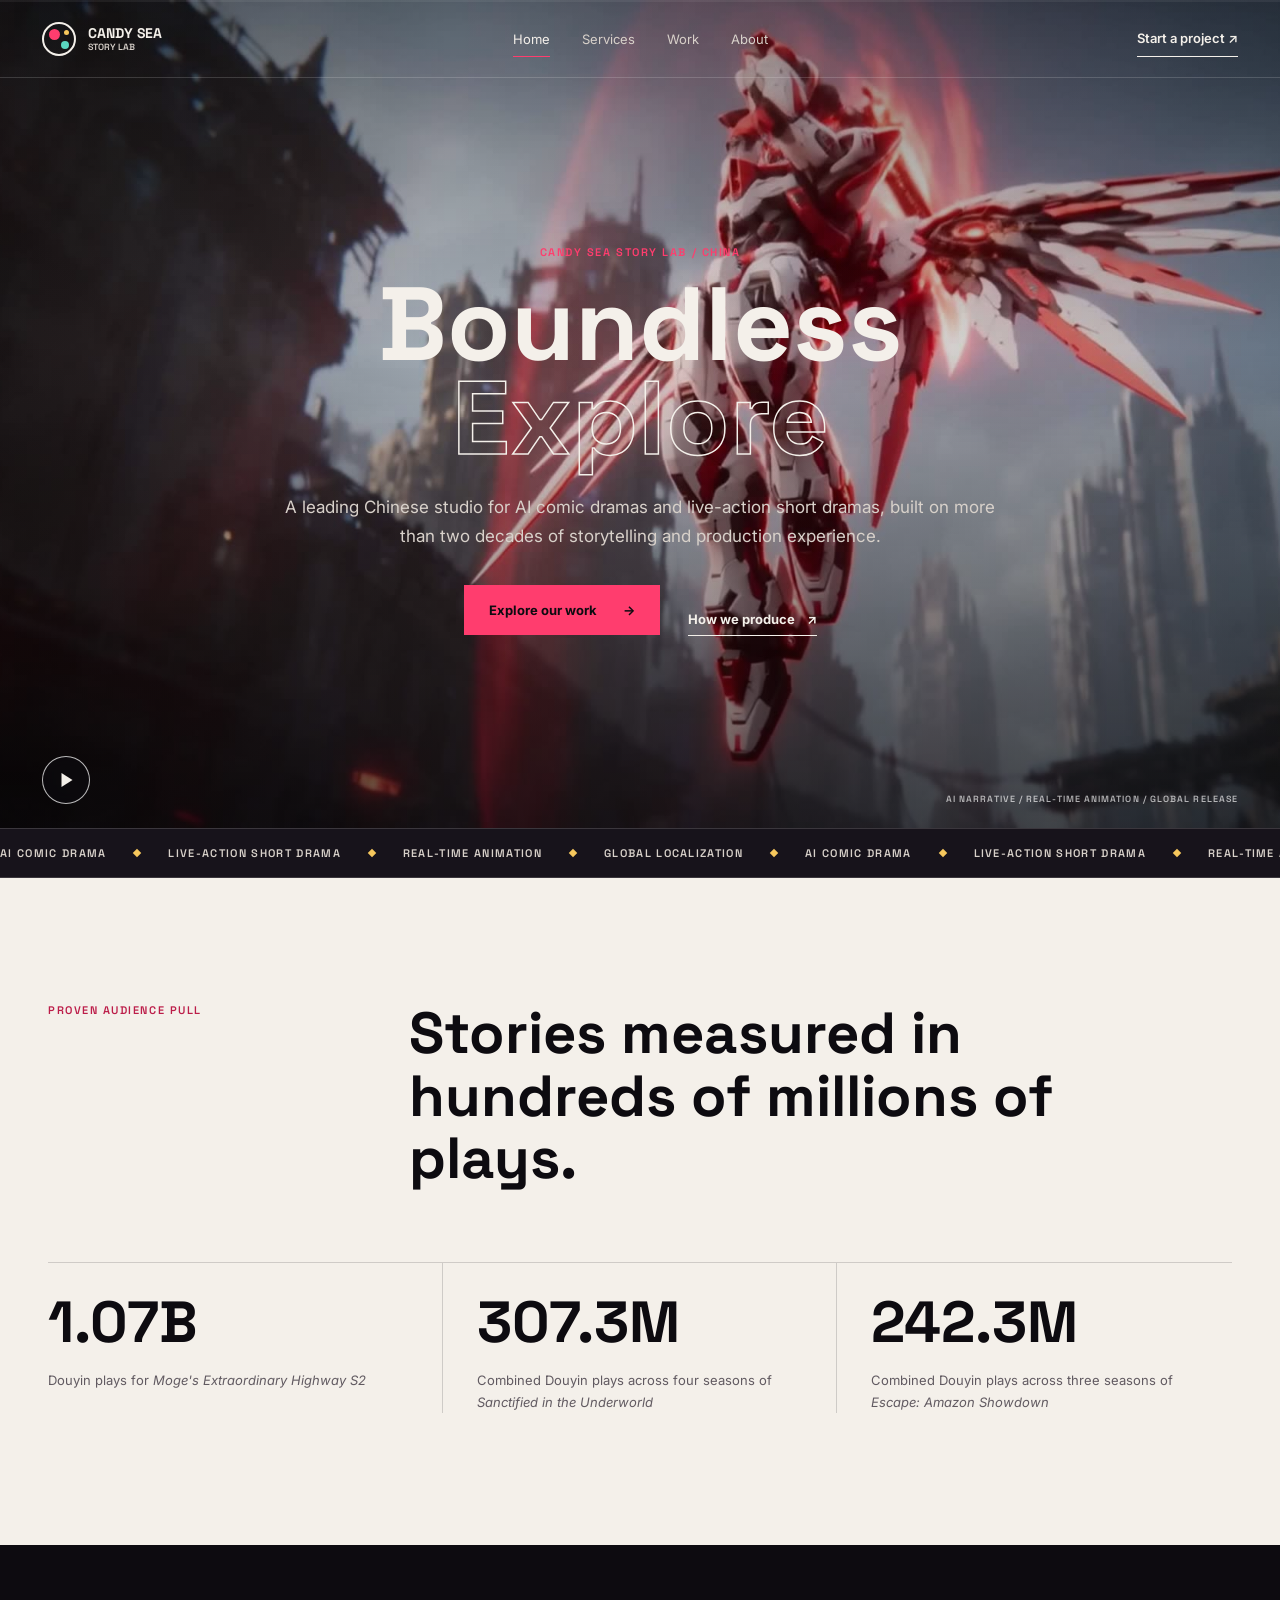
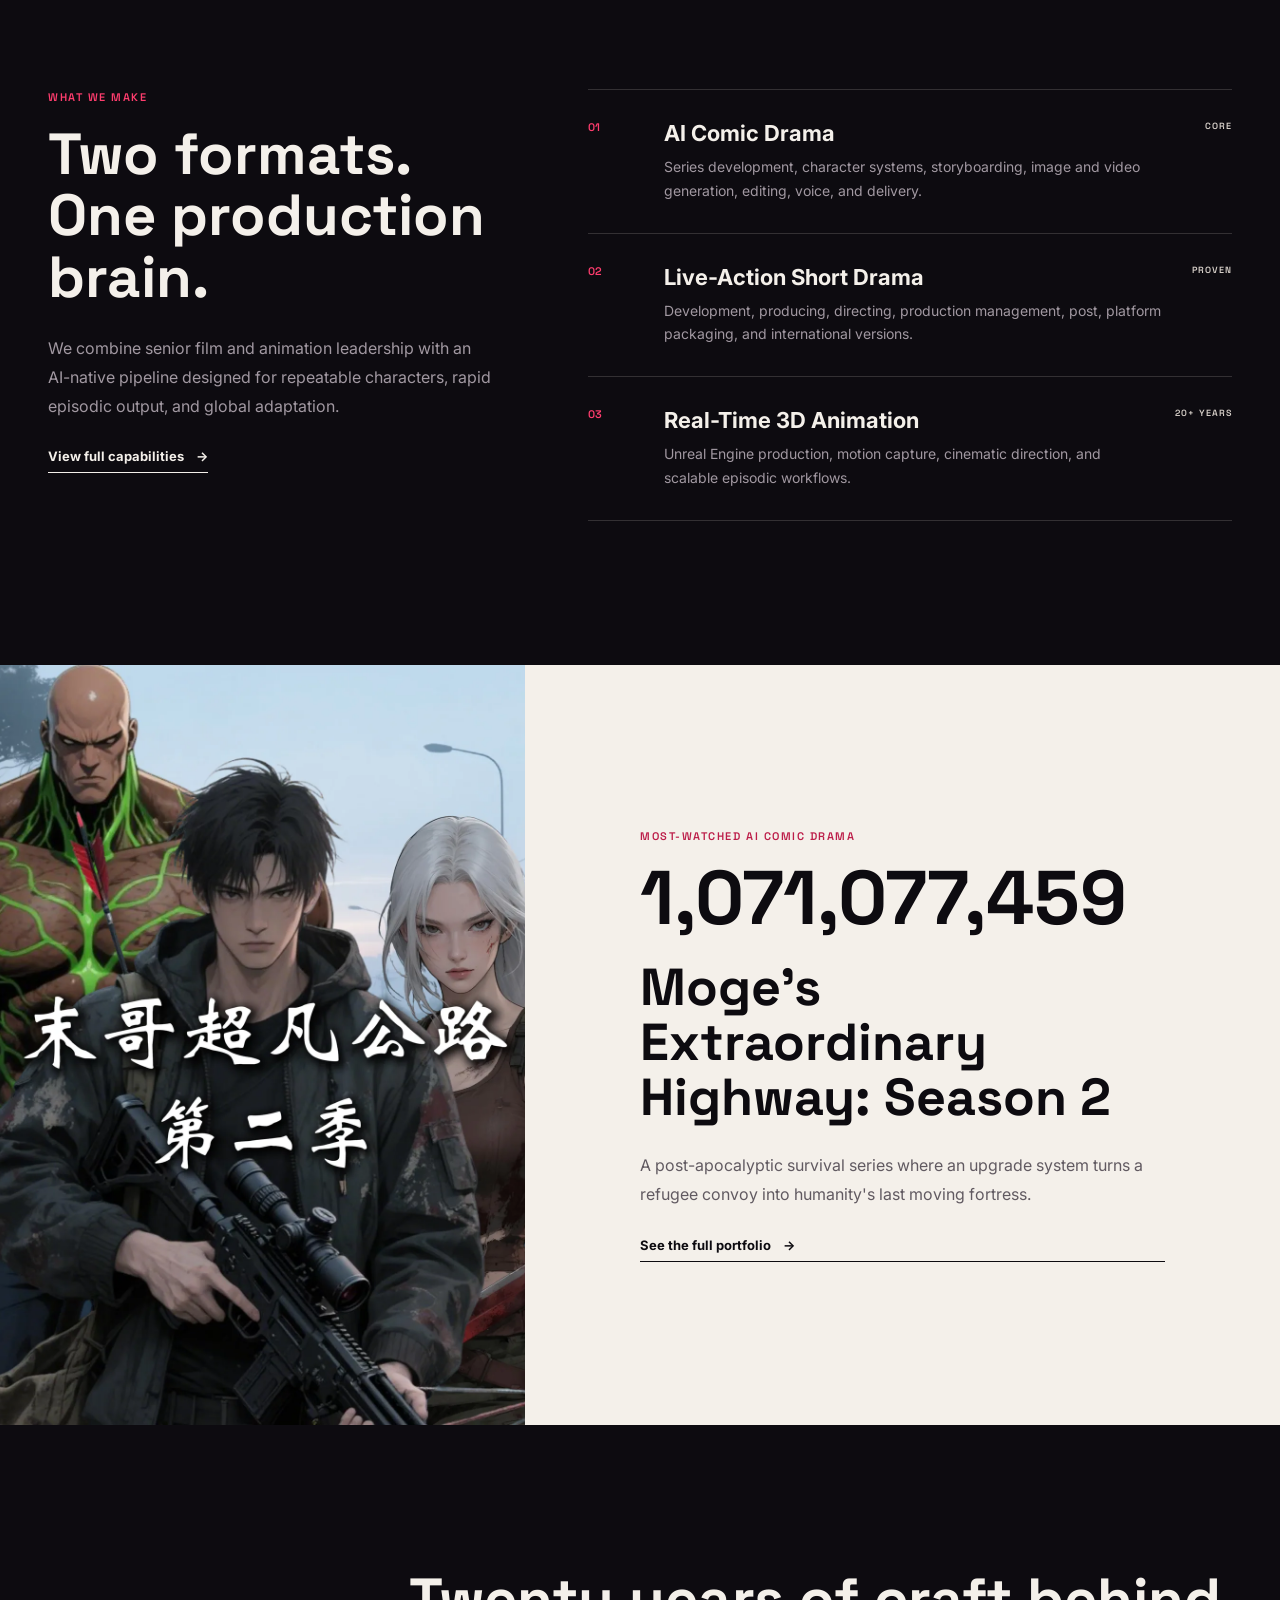
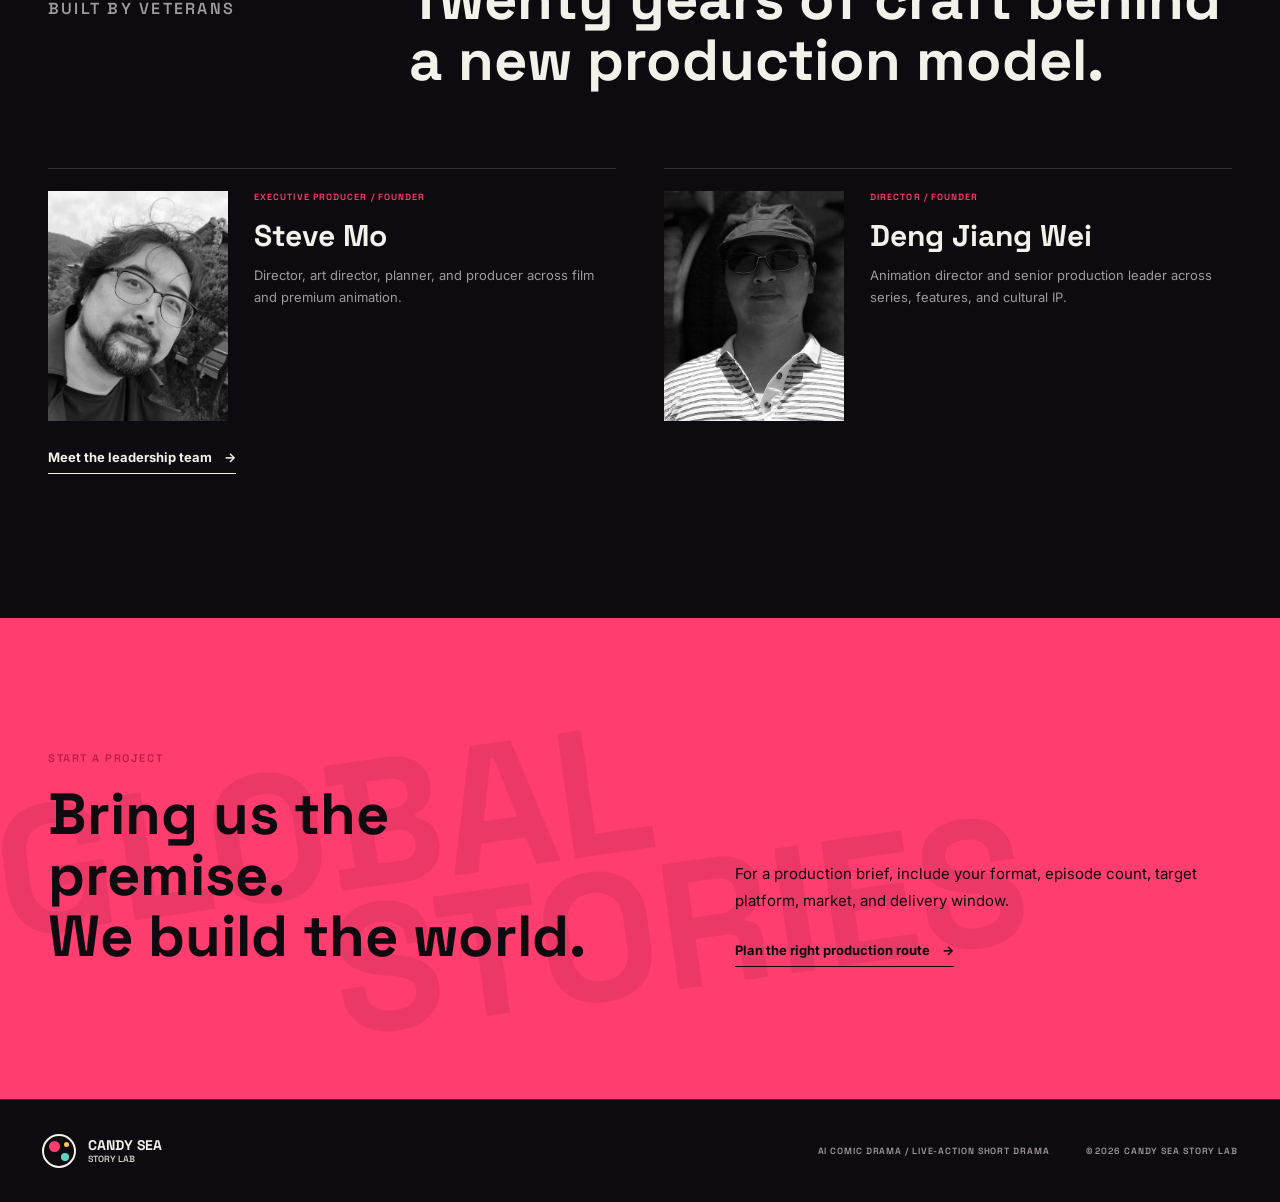
==== index.html @ 178592d0 "Add showreel playback control" ====
<!doctype html>
<html lang="en">
  <head>
    <meta charset="UTF-8" />
    <meta name="viewport" content="width=device-width, initial-scale=1.0" />
    <meta name="description" content="Candy Sea is a leading Chinese studio for AI comic dramas, live-action short dramas, and global content production." />
    <title>Candy Sea Story Lab | AI Comic & Short Drama Studio</title>
    <link rel="icon" href="data:," />
    <link rel="preconnect" href="https://fonts.googleapis.com" />
    <link rel="preconnect" href="https://fonts.gstatic.com" crossorigin />
    <link href="https://fonts.googleapis.com/css2?family=Inter:wght@400;500;600;700;800&family=Space+Grotesk:wght@500;600;700&display=swap" rel="stylesheet" />
    <link rel="stylesheet" href="styles.css" />
  </head>
  <body>
    <a class="skip-link" href="#main">Skip to content</a>
    <div class="scroll-progress" aria-hidden="true"><span></span></div>

    <header class="site-header" data-header>
      <a class="brand" href="index.html" aria-label="Candy Sea home">
        <span class="brand-mark" aria-hidden="true"><span></span></span>
        <span class="brand-copy"><strong>CANDY SEA</strong><small>STORY LAB</small></span>
      </a>
      <nav class="desktop-nav" aria-label="Primary navigation">
        <a href="index.html" aria-current="page">Home</a>
        <a href="services.html">Services</a>
        <a href="work.html">Work</a>
        <a href="about.html">About</a>
      </nav>
      <a class="header-cta" href="#contact">Start a project <span aria-hidden="true">↗</span></a>
      <button class="menu-toggle" type="button" aria-label="Open navigation" aria-expanded="false"><span></span><span></span></button>
    </header>

    <nav class="mobile-nav" aria-label="Mobile navigation" hidden>
      <a href="index.html" aria-current="page">Home</a>
      <a href="services.html">Services</a>
      <a href="work.html">Work</a>
      <a href="about.html">About</a>
      <a href="#contact">Start a project</a>
    </nav>

    <main id="main">
      <section class="hero" aria-labelledby="hero-title">
        <video class="hero-media" autoplay muted loop playsinline preload="metadata" poster="assets/images/website-hero-poster.jpg" data-hero-video>
          <source src="assets/videos/website-hero.mp4" type="video/mp4" />
        </video>
        <div class="hero-shade" aria-hidden="true"></div>
        <button class="hero-video-toggle" type="button" aria-label="Pause showreel" data-video-toggle data-playing="true"></button>
        <div class="hero-copy">
          <p class="eyebrow reveal">CANDY SEA STORY LAB / CHINA</p>
          <h1 id="hero-title" class="reveal">Boundless<br /><span>Explore</span></h1>
          <p class="hero-lead reveal">A leading Chinese studio for AI comic dramas and live-action short dramas, built on more than two decades of storytelling and production experience.</p>
          <div class="hero-actions reveal">
            <a class="primary-button" href="work.html">Explore our work <span aria-hidden="true">→</span></a>
            <a class="text-link" href="services.html">How we produce <span aria-hidden="true">↗</span></a>
          </div>
        </div>
        <p class="hero-caption">AI NARRATIVE / REAL-TIME ANIMATION / GLOBAL RELEASE</p>
      </section>

      <section class="signal-band" aria-label="Studio capabilities">
        <div class="signal-track">
          <span>AI COMIC DRAMA</span><i></i><span>LIVE-ACTION SHORT DRAMA</span><i></i><span>REAL-TIME ANIMATION</span><i></i><span>GLOBAL LOCALIZATION</span><i></i>
          <span>AI COMIC DRAMA</span><i></i><span>LIVE-ACTION SHORT DRAMA</span><i></i><span>REAL-TIME ANIMATION</span><i></i><span>GLOBAL LOCALIZATION</span><i></i>
        </div>
      </section>

      <section class="proof-band" aria-labelledby="proof-title">
        <div class="section proof-intro reveal">
          <p class="eyebrow dark">PROVEN AUDIENCE PULL</p>
          <h2 id="proof-title">Stories measured in hundreds of millions of plays.</h2>
        </div>
        <div class="section stat-grid">
          <article class="stat reveal"><strong>1.07B</strong><p>Douyin plays for <em>Moge's Extraordinary Highway S2</em></p></article>
          <article class="stat reveal"><strong>307.3M</strong><p>Combined Douyin plays across four seasons of <em>Sanctified in the Underworld</em></p></article>
          <article class="stat reveal"><strong>242.3M</strong><p>Combined Douyin plays across three seasons of <em>Escape: Amazon Showdown</em></p></article>
        </div>
      </section>

      <section class="section home-services" aria-labelledby="services-title">
        <div class="section-heading reveal">
          <p class="eyebrow">WHAT WE MAKE</p>
          <h2 id="services-title">Two formats.<br />One production brain.</h2>
          <p>We combine senior film and animation leadership with an AI-native pipeline designed for repeatable characters, rapid episodic output, and global adaptation.</p>
          <a class="text-link" href="services.html">View full capabilities <span aria-hidden="true">→</span></a>
        </div>
        <div class="format-list">
          <article class="format-row reveal">
            <span>01</span>
            <div><h3>AI Comic Drama</h3><p>Series development, character systems, storyboarding, image and video generation, editing, voice, and delivery.</p></div>
            <b>CORE</b>
          </article>
          <article class="format-row reveal">
            <span>02</span>
            <div><h3>Live-Action Short Drama</h3><p>Development, producing, directing, production management, post, platform packaging, and international versions.</p></div>
            <b>PROVEN</b>
          </article>
          <article class="format-row reveal">
            <span>03</span>
            <div><h3>Real-Time 3D Animation</h3><p>Unreal Engine production, motion capture, cinematic direction, and scalable episodic workflows.</p></div>
            <b>20+ YEARS</b>
          </article>
        </div>
      </section>

      <section class="home-feature" aria-labelledby="feature-title">
        <div class="feature-media reveal"><img src="assets/images/work-moge.webp" alt="Key art for Moge's Extraordinary Highway Season 2" /></div>
        <div class="feature-copy reveal">
          <p class="eyebrow dark">MOST-WATCHED AI COMIC DRAMA</p>
          <p class="feature-number">1,071,077,459</p>
          <h2 id="feature-title">Moge's Extraordinary Highway: Season 2</h2>
          <p>A post-apocalyptic survival series where an upgrade system turns a refugee convoy into humanity's last moving fortress.</p>
          <a class="dark-link" href="work.html">See the full portfolio <span aria-hidden="true">→</span></a>
        </div>
      </section>

      <section class="section leadership-teaser" aria-labelledby="leadership-title">
        <div class="section-heading reveal">
          <p class="eyebrow">BUILT BY VETERANS</p>
          <h2 id="leadership-title">Twenty years of craft behind a new production model.</h2>
        </div>
        <div class="leader-strip">
          <article class="leader-mini reveal">
            <img src="assets/images/team-steve.jpg" alt="Steve Mo, founder and executive producer" />
            <div><p>EXECUTIVE PRODUCER / FOUNDER</p><h3>Steve Mo</h3><span>Director, art director, planner, and producer across film and premium animation.</span></div>
          </article>
          <article class="leader-mini reveal">
            <img src="assets/images/team-deng.jpg" alt="Deng Jiang Wei, founder and director" />
            <div><p>DIRECTOR / FOUNDER</p><h3>Deng Jiang Wei</h3><span>Animation director and senior production leader across series, features, and cultural IP.</span></div>
          </article>
        </div>
        <a class="text-link reveal" href="about.html">Meet the leadership team <span aria-hidden="true">→</span></a>
      </section>

      <section class="contact" id="contact" aria-labelledby="contact-title">
        <div class="contact-visual" aria-hidden="true"><span>GLOBAL</span><span>STORIES</span></div>
        <div class="contact-inner section">
          <div class="contact-copy reveal">
            <p class="eyebrow dark">START A PROJECT</p>
            <h2 id="contact-title">Bring us the premise.<br />We build the world.</h2>
          </div>
          <div class="contact-brief reveal">
            <p>For a production brief, include your format, episode count, target platform, market, and delivery window.</p>
            <a class="dark-link" href="services.html">Plan the right production route <span aria-hidden="true">→</span></a>
          </div>
        </div>
      </section>
    </main>

    <footer class="site-footer">
      <a class="brand" href="index.html"><span class="brand-mark" aria-hidden="true"><span></span></span><span class="brand-copy"><strong>CANDY SEA</strong><small>STORY LAB</small></span></a>
      <p>AI COMIC DRAMA / LIVE-ACTION SHORT DRAMA</p>
      <p>© 2026 CANDY SEA STORY LAB</p>
    </footer>
    <script src="app.js"></script>
  </body>
</html>
---- styles.css ----
:root {
  --ink: #0d0b10;
  --ink-soft: #17131b;
  --paper: #f4f0ea;
  --paper-soft: #d8d1ca;
  --muted: #a198a1;
  --line: rgba(244, 240, 234, 0.16);
  --dark-line: rgba(13, 11, 16, 0.16);
  --pink: #ff3d6e;
  --mint: #5ad7c0;
  --gold: #f6c75c;
  --section: min(1280px, calc(100% - 96px));
}

* { box-sizing: border-box; }
html { scroll-behavior: smooth; }
body {
  margin: 0;
  overflow-x: hidden;
  color: var(--paper);
  background: var(--ink);
  font-family: "Inter", Arial, sans-serif;
  letter-spacing: 0;
}

a { color: inherit; text-decoration: none; }
button, input, textarea { font: inherit; }
button { color: inherit; }
img { display: block; width: 100%; }
h1, h2, h3, h4, p { overflow-wrap: break-word; }

.skip-link {
  position: fixed;
  z-index: 200;
  top: 8px;
  left: 8px;
  padding: 10px 14px;
  color: var(--ink);
  background: var(--paper);
  transform: translateY(-150%);
}
.skip-link:focus { transform: translateY(0); }
:focus-visible { outline: 2px solid var(--mint); outline-offset: 4px; }

.section { width: var(--section); margin-inline: auto; }
.scroll-progress { position: fixed; z-index: 120; inset: 0 0 auto; height: 2px; background: rgba(255, 255, 255, 0.06); }
.scroll-progress span { display: block; width: 0; height: 100%; background: var(--pink); }

.site-header {
  position: fixed;
  z-index: 100;
  top: 0;
  left: 0;
  width: 100%;
  height: 78px;
  display: grid;
  grid-template-columns: 1fr auto 1fr;
  align-items: center;
  gap: 32px;
  padding: 0 42px;
  border-bottom: 1px solid rgba(255, 255, 255, 0.16);
  transition: background 220ms ease, backdrop-filter 220ms ease;
}
.site-header.is-scrolled { background: rgba(13, 11, 16, 0.9); backdrop-filter: blur(18px); }
.brand { display: inline-flex; width: fit-content; align-items: center; gap: 12px; }
.brand-mark { position: relative; width: 34px; height: 34px; border: 2px solid var(--paper); border-radius: 50%; }
.brand-mark::before, .brand-mark::after, .brand-mark span { content: ""; position: absolute; border-radius: 50%; }
.brand-mark::before { width: 11px; height: 11px; top: 5px; left: 5px; background: var(--pink); }
.brand-mark::after { width: 8px; height: 8px; right: 5px; bottom: 5px; background: var(--mint); }
.brand-mark span { width: 5px; height: 5px; top: 6px; right: 5px; background: var(--gold); }
.brand-copy { display: grid; gap: 3px; }
.brand-copy strong { font: 700 14px/1 "Space Grotesk", sans-serif; }
.brand-copy small { color: var(--paper-soft); font: 600 9px/1 "Space Grotesk", sans-serif; }
.desktop-nav { display: flex; gap: 32px; }
.desktop-nav a { position: relative; color: var(--paper-soft); font-size: 13px; }
.desktop-nav a::after { content: ""; position: absolute; left: 0; bottom: -10px; width: 100%; height: 1px; background: var(--pink); transform: scaleX(0); transform-origin: right; transition: transform 180ms ease; }
.desktop-nav a:hover::after, .desktop-nav a:focus-visible::after, .desktop-nav a[aria-current="page"]::after { transform: scaleX(1); transform-origin: left; }
.desktop-nav a[aria-current="page"] { color: var(--paper); }
.header-cta { justify-self: end; padding: 10px 0; border-bottom: 1px solid var(--paper); font-size: 13px; font-weight: 600; }
.menu-toggle, .mobile-nav { display: none; }

.eyebrow { margin: 0 0 18px; color: var(--pink); font: 600 11px/1.5 "Space Grotesk", sans-serif; letter-spacing: 0.14em; }
.eyebrow.dark { color: #bc1d49; }
.section-heading h2 { margin: 0; font: 700 58px/1.06 "Space Grotesk", sans-serif; }
.section-heading > p:last-of-type { max-width: 600px; margin: 26px 0 0; color: var(--muted); font-size: 16px; line-height: 1.8; }
.text-link, .dark-link { display: inline-flex; align-items: center; gap: 12px; margin-top: 28px; padding-bottom: 8px; border-bottom: 1px solid currentColor; font-size: 13px; font-weight: 700; }
.dark-link { color: var(--ink); }

.hero { position: relative; min-height: 92svh; display: grid; place-items: center; overflow: hidden; isolation: isolate; }
.hero-media { position: absolute; z-index: -3; inset: 0; width: 100%; height: 100%; object-fit: cover; }
.hero-shade { position: absolute; z-index: -2; inset: 0; background: linear-gradient(180deg, rgba(6, 6, 8, 0.36), rgba(6, 6, 8, 0.08) 42%, rgba(6, 6, 8, 0.62)), linear-gradient(90deg, rgba(6, 6, 8, 0.34), transparent 35%, rgba(6, 6, 8, 0.16)); }
.hero-video-toggle { position: absolute; z-index: 2; left: 42px; bottom: 24px; width: 48px; height: 48px; padding: 0; border: 1px solid rgba(255, 255, 255, 0.72); border-radius: 50%; background: rgba(13, 11, 16, 0.56); cursor: pointer; backdrop-filter: blur(8px); }
.hero-video-toggle::before { content: ""; position: absolute; top: 50%; left: 52%; width: 0; height: 0; border-top: 7px solid transparent; border-bottom: 7px solid transparent; border-left: 11px solid var(--paper); transform: translate(-50%, -50%); }
.hero-video-toggle[data-playing="true"]::before { width: 11px; height: 14px; border: 0; background: linear-gradient(90deg, var(--paper) 0 3px, transparent 3px 8px, var(--paper) 8px 11px); transform: translate(-52%, -50%); }
.hero-video-toggle:focus-visible { outline: 2px solid var(--pink); outline-offset: 4px; }
.hero-copy { width: min(900px, calc(100% - 96px)); padding-top: 52px; text-align: center; }
.hero h1 { margin: 0; font: 700 104px/0.9 "Space Grotesk", sans-serif; }
.hero h1 span { color: transparent; -webkit-text-stroke: 1.5px var(--paper); }
.hero-lead { max-width: 720px; margin: 28px auto 0; color: var(--paper-soft); font-size: 17px; line-height: 1.7; }
.hero-actions { display: flex; justify-content: center; align-items: center; gap: 28px; margin-top: 32px; }
.primary-button { display: inline-flex; min-height: 50px; align-items: center; justify-content: center; gap: 26px; padding: 0 24px; color: var(--ink); background: var(--pink); border: 1px solid var(--pink); font-size: 13px; font-weight: 700; transition: transform 160ms ease, background 160ms ease; }
.primary-button:hover { transform: translateY(-2px); background: var(--paper); border-color: var(--paper); }
.hero-caption { position: absolute; right: 42px; bottom: 24px; margin: 0; color: rgba(255, 255, 255, 0.66); font: 600 9px/1 "Space Grotesk", sans-serif; letter-spacing: 0.12em; }

.signal-band { overflow: hidden; border-block: 1px solid var(--line); background: var(--ink-soft); }
.signal-track { display: flex; width: max-content; align-items: center; gap: 28px; padding: 17px 0; color: var(--paper-soft); font: 600 11px "Space Grotesk", sans-serif; letter-spacing: 0.12em; animation: ticker 30s linear infinite; }
.signal-track i { width: 6px; height: 6px; background: var(--gold); transform: rotate(45deg); }
@keyframes ticker { to { transform: translateX(-50%); } }

.proof-band { padding: 124px 0 132px; color: var(--ink); background: var(--paper); }
.proof-intro { display: grid; grid-template-columns: 0.52fr 1.48fr; gap: 72px; align-items: start; }
.proof-intro h2 { max-width: 900px; margin: 0; font: 700 58px/1.08 "Space Grotesk", sans-serif; }
.stat-grid { display: grid; grid-template-columns: repeat(3, minmax(0, 1fr)); margin-top: 72px; border-top: 1px solid var(--dark-line); }
.stat { padding: 30px 34px 0 0; border-right: 1px solid var(--dark-line); }
.stat:last-child { padding-left: 34px; border-right: 0; }
.stat:nth-child(2) { padding-left: 34px; }
.stat strong { display: block; font: 700 58px/1 "Space Grotesk", sans-serif; }
.stat p { max-width: 330px; margin: 18px 0 0; color: #615a61; font-size: 13px; line-height: 1.7; }

.home-services { display: grid; grid-template-columns: 0.82fr 1.18fr; gap: 92px; padding-block: 144px; }
.format-list { border-top: 1px solid var(--line); }
.format-row { display: grid; grid-template-columns: 54px 1fr auto; gap: 22px; padding: 30px 0; border-bottom: 1px solid var(--line); }
.format-row > span { color: var(--pink); font: 600 11px "Space Grotesk", sans-serif; }
.format-row h3 { margin: 0 0 9px; font-size: 22px; }
.format-row p { margin: 0; color: var(--muted); font-size: 14px; line-height: 1.7; }
.format-row b { color: var(--paper-soft); font: 600 9px "Space Grotesk", sans-serif; letter-spacing: 0.12em; }

.home-feature, .flagship-work { display: grid; grid-template-columns: minmax(360px, 0.82fr) minmax(0, 1.18fr); min-height: 760px; color: var(--ink); background: var(--paper); }
.feature-media, .flagship-poster { min-height: 760px; overflow: hidden; background: #cfc9c2; }
.feature-media img, .flagship-poster img { height: 100%; object-fit: cover; object-position: center 22%; }
.feature-copy, .flagship-copy { display: flex; flex-direction: column; justify-content: center; padding: 96px 9vw; }
.feature-number { margin: 0 0 26px; font: 700 76px/0.94 "Space Grotesk", sans-serif; }
.feature-copy h2, .flagship-copy h2 { max-width: 720px; margin: 0; font: 700 52px/1.06 "Space Grotesk", sans-serif; }
.feature-copy > p:last-of-type, .flagship-copy > p:not(.eyebrow):not(.feature-number) { max-width: 660px; margin: 26px 0 0; color: #615a61; line-height: 1.8; }

.leadership-teaser { padding-block: 144px; }
.leadership-teaser .section-heading { display: grid; grid-template-columns: 0.52fr 1.48fr; gap: 72px; }
.leader-strip { display: grid; grid-template-columns: repeat(2, minmax(0, 1fr)); gap: 48px; margin-top: 76px; }
.leader-mini { display: grid; grid-template-columns: 180px 1fr; gap: 26px; padding-top: 22px; border-top: 1px solid var(--line); }
.leader-mini img { height: 230px; object-fit: cover; filter: grayscale(1); }
.leader-mini p { margin: 0 0 18px; color: var(--pink); font: 600 9px "Space Grotesk", sans-serif; letter-spacing: 0.12em; }
.leader-mini h3 { margin: 0 0 13px; font: 700 30px/1 "Space Grotesk", sans-serif; }
.leader-mini span { color: var(--muted); font-size: 13px; line-height: 1.7; }

.contact { position: relative; overflow: hidden; padding: 132px 0; color: var(--ink); background: var(--pink); }
.contact-visual { position: absolute; inset: 0; display: grid; align-content: center; opacity: 0.08; transform: rotate(-8deg); pointer-events: none; }
.contact-visual span { font: 700 180px/0.8 "Space Grotesk", sans-serif; white-space: nowrap; }
.contact-visual span:last-child { margin-left: 25%; }
.contact-inner { position: relative; display: grid; grid-template-columns: 1fr 0.86fr; gap: 110px; align-items: end; }
.contact-copy h2 { margin: 0; font: 700 58px/1.05 "Space Grotesk", sans-serif; }
.contact-brief p { max-width: 540px; margin: 0; font-size: 15px; line-height: 1.8; }

.site-footer { display: grid; grid-template-columns: 1fr auto auto; gap: 36px; align-items: center; padding: 34px 42px; border-top: 1px solid var(--line); }
.site-footer > p { margin: 0; color: var(--muted); font: 600 9px "Space Grotesk", sans-serif; letter-spacing: 0.1em; }

.page-hero { position: relative; min-height: 72svh; display: flex; align-items: flex-end; overflow: hidden; isolation: isolate; }
.page-hero > img { position: absolute; z-index: -3; inset: 0; height: 100%; object-fit: cover; }
.services-hero > img { object-position: center 46%; }
.work-hero > img { object-position: center 37%; }
.about-hero > img { object-position: center 45%; }
.page-hero-shade { position: absolute; z-index: -2; inset: 0; background: linear-gradient(90deg, rgba(13, 11, 16, 0.93), rgba(13, 11, 16, 0.36) 60%, rgba(13, 11, 16, 0.12)), linear-gradient(0deg, rgba(13, 11, 16, 0.72), transparent 55%); }
.page-hero-copy { padding-bottom: 74px; }
.page-hero h1 { max-width: 920px; margin: 0; font: 700 76px/0.98 "Space Grotesk", sans-serif; }
.page-hero-copy > p:last-child { max-width: 680px; margin: 26px 0 0; color: var(--paper-soft); font-size: 16px; line-height: 1.8; }

.service-formats { padding-block: 138px; }
.service-formats > .section-heading, .portfolio-section > .section-heading, .legacy-work > .section-heading { display: grid; grid-template-columns: 0.52fr 1.48fr; gap: 72px; }
.dual-format { display: grid; grid-template-columns: repeat(2, minmax(0, 1fr)); gap: 70px; margin-top: 82px; }
.format-detail { padding-top: 26px; border-top: 1px solid var(--line); }
.format-detail > span { color: var(--pink); font: 600 10px "Space Grotesk", sans-serif; letter-spacing: 0.12em; }
.format-detail h3 { margin: 26px 0 18px; font: 700 36px/1.05 "Space Grotesk", sans-serif; }
.format-detail > p { margin: 0; color: var(--muted); line-height: 1.8; }
.format-detail ul { margin: 30px 0 0; padding: 0; list-style: none; border-top: 1px solid var(--line); }
.format-detail li { padding: 13px 0; color: var(--paper-soft); border-bottom: 1px solid var(--line); font-size: 13px; }

.outcome-band { padding: 124px 0; color: var(--ink); background: var(--mint); }
.outcome-head { display: grid; grid-template-columns: 0.52fr 1.48fr; gap: 72px; }
.outcome-head h2 { max-width: 860px; margin: 0; font: 700 56px/1.06 "Space Grotesk", sans-serif; }
.outcome-grid { display: grid; grid-template-columns: repeat(4, minmax(0, 1fr)); margin-top: 70px; border-top: 1px solid rgba(13, 11, 16, 0.3); }
.outcome-grid article { padding: 26px 22px 0 0; border-right: 1px solid rgba(13, 11, 16, 0.24); }
.outcome-grid article:not(:first-child) { padding-left: 22px; }
.outcome-grid article:last-child { border-right: 0; }
.outcome-grid strong { display: block; font: 700 42px/1 "Space Grotesk", sans-serif; }
.outcome-grid p { margin: 14px 0 0; font-size: 12px; line-height: 1.6; }
.source-note { margin-top: 34px; color: #4d494d; font-size: 11px; line-height: 1.7; }

.pipeline { display: grid; grid-template-columns: 0.72fr 1.28fr; gap: 90px; padding-block: 138px; }
.pipeline-list { margin: 0; padding: 0; list-style: none; border-top: 1px solid var(--line); }
.pipeline-list li { display: grid; grid-template-columns: 54px 0.72fr 1.28fr; gap: 18px; padding: 24px 0; border-bottom: 1px solid var(--line); }
.pipeline-list span { color: var(--mint); font: 600 10px "Space Grotesk", sans-serif; }
.pipeline-list strong { font-size: 16px; }
.pipeline-list p { margin: 0; color: var(--muted); font-size: 13px; line-height: 1.6; }

.capability-band { padding: 130px 0; background: var(--ink-soft); }
.capability-layout { display: grid; grid-template-columns: 0.72fr 1.28fr; gap: 90px; }
.capability-list { display: grid; grid-template-columns: repeat(2, minmax(0, 1fr)); border-top: 1px solid var(--line); }
.capability-list article { padding: 28px 32px 36px 0; border-bottom: 1px solid var(--line); }
.capability-list article:nth-child(odd) { border-right: 1px solid var(--line); }
.capability-list article:nth-child(even) { padding-left: 32px; }
.capability-list h3 { margin: 0 0 12px; font-size: 20px; }
.capability-list p { margin: 0; color: var(--muted); font-size: 13px; line-height: 1.7; }
.next-page { display: flex; align-items: center; justify-content: space-between; gap: 48px; padding-block: 72px; border-top: 1px solid var(--line); }
.next-page p { margin: 0; color: var(--muted); }
.next-page a { font: 700 24px "Space Grotesk", sans-serif; }

.flagship-work { min-height: 820px; }
.flagship-poster { min-height: 820px; }
.work-facts { display: grid; grid-template-columns: repeat(3, minmax(0, 1fr)); margin: 36px 0 0; border-top: 1px solid var(--dark-line); }
.work-facts div { padding: 18px 18px 0 0; }
.work-facts dt { color: #716a71; font-size: 10px; text-transform: uppercase; }
.work-facts dd { margin: 8px 0 0; font-size: 13px; font-weight: 700; }

.portfolio-section { padding-block: 138px; }
.poster-grid { display: grid; grid-template-columns: repeat(3, minmax(0, 1fr)); gap: 30px; margin-top: 80px; }
.poster-card { overflow: hidden; color: var(--ink); background: var(--paper); border-radius: 6px; }
.poster-card > img { aspect-ratio: 2 / 3; object-fit: cover; }
.poster-card > div { padding: 26px; }
.poster-card span { color: #bc1d49; font: 600 9px "Space Grotesk", sans-serif; letter-spacing: 0.1em; }
.poster-card strong { display: block; margin: 18px 0 14px; font: 700 42px/1 "Space Grotesk", sans-serif; }
.poster-card h3 { min-height: 84px; margin: 0; font: 700 24px/1.16 "Space Grotesk", sans-serif; }
.poster-card p { min-height: 92px; margin: 18px 0 0; color: #615a61; font-size: 13px; line-height: 1.7; }
.poster-card a { display: inline-block; margin-top: 22px; padding-bottom: 7px; border-bottom: 1px solid currentColor; font-size: 12px; font-weight: 700; }

.slate-band { padding: 132px 0; color: var(--ink); background: var(--gold); }
.slate-layout { display: grid; grid-template-columns: 0.72fr 1.28fr; gap: 90px; }
.slate-list { border-top: 1px solid rgba(13, 11, 16, 0.32); }
.slate-row { display: grid; grid-template-columns: 150px 1fr 180px; gap: 20px; align-items: center; padding: 20px 0; border-bottom: 1px solid rgba(13, 11, 16, 0.26); }
.slate-row span { font: 600 10px "Space Grotesk", sans-serif; text-transform: uppercase; }
.slate-row h3 { margin: 0; font-size: 17px; }
.slate-row p { margin: 0; color: #5b5150; font-size: 12px; }

.legacy-work { padding-block: 138px; }
.legacy-grid { margin-top: 80px; border-top: 1px solid var(--line); }
.legacy-item { display: grid; grid-template-columns: 320px 1fr; gap: 40px; padding: 32px 0; border-bottom: 1px solid var(--line); }
.legacy-item img { height: 190px; object-fit: cover; }
.legacy-item span { color: var(--pink); font: 600 9px "Space Grotesk", sans-serif; letter-spacing: 0.1em; }
.legacy-item h3 { margin: 15px 0 8px; font: 700 30px/1 "Space Grotesk", sans-serif; }
.legacy-item strong { color: var(--mint); font: 700 18px "Space Grotesk", sans-serif; }
.legacy-item p { max-width: 660px; margin: 14px 0 0; color: var(--muted); font-size: 13px; line-height: 1.7; }

.company-profile { display: grid; grid-template-columns: 0.82fr 1.18fr; gap: 92px; padding-block: 138px; }
.profile-copy > p { margin: 0; color: var(--paper-soft); font-size: 17px; line-height: 1.9; }
.profile-copy dl { margin: 42px 0 0; border-top: 1px solid var(--line); }
.profile-copy dl div { display: grid; grid-template-columns: 150px 1fr; gap: 24px; padding: 18px 0; border-bottom: 1px solid var(--line); }
.profile-copy dt { color: var(--pink); font: 600 10px "Space Grotesk", sans-serif; text-transform: uppercase; }
.profile-copy dd { margin: 0; color: var(--muted); font-size: 13px; }

.leaders { padding: 128px 0; background: var(--ink-soft); }
.leaders-head { display: grid; grid-template-columns: 0.52fr 1.48fr; gap: 72px; margin-bottom: 94px; }
.leaders-head h2 { margin: 0; font: 700 58px/1.06 "Space Grotesk", sans-serif; }
.leader-profile { display: grid; grid-template-columns: 340px 1fr; gap: 78px; padding-block: 70px; border-top: 1px solid var(--line); }
.leader-profile.reverse { grid-template-columns: 1fr 340px; }
.leader-profile.reverse .leader-portrait { order: 2; }
.leader-profile.reverse .leader-biography { order: 1; }
.leader-portrait img { aspect-ratio: 4 / 5; object-fit: cover; filter: grayscale(1); }
.leader-portrait p { margin: 16px 0 0; color: var(--pink); font: 600 9px "Space Grotesk", sans-serif; letter-spacing: 0.12em; }
.leader-biography h3 { margin: 0; font: 700 52px/1 "Space Grotesk", sans-serif; }
.leader-biography > p:first-of-type { max-width: 780px; margin: 22px 0 0; color: var(--paper-soft); font-size: 16px; line-height: 1.8; }
.leader-biography h4 { margin: 40px 0 14px; color: var(--pink); font: 600 11px "Space Grotesk", sans-serif; letter-spacing: 0.12em; text-transform: uppercase; }
.credit-list { margin: 0; padding: 0; list-style: none; border-top: 1px solid var(--line); }
.credit-list li { display: grid; grid-template-columns: 160px 1fr; gap: 24px; padding: 17px 0; border-bottom: 1px solid var(--line); }
.credit-list strong { font-size: 12px; }
.credit-list span { color: var(--muted); font-size: 13px; line-height: 1.6; }
.career-note { margin: 28px 0 0; color: var(--muted); font-size: 12px; line-height: 1.8; }

.org-band { padding: 130px 0; color: var(--ink); background: var(--paper); }
.org-intro { display: grid; grid-template-columns: 0.42fr 1fr 0.8fr; gap: 54px; align-items: start; }
.org-intro h2 { margin: 0; font: 700 50px/1.06 "Space Grotesk", sans-serif; }
.org-intro > p:last-child { margin: 0; color: #615a61; font-size: 13px; line-height: 1.8; }
.org-chart { display: grid; grid-template-columns: repeat(2, minmax(0, 1fr)); gap: 24px; margin-top: 70px; }
.org-lead { display: grid; gap: 9px; padding: 24px; color: var(--paper); background: var(--ink); }
.org-lead strong { font: 700 20px "Space Grotesk", sans-serif; }
.org-lead span { color: var(--mint); font-size: 12px; }
.org-units { grid-column: 1 / -1; display: grid; grid-template-columns: repeat(3, minmax(0, 1fr)); border-top: 1px solid var(--dark-line); border-left: 1px solid var(--dark-line); }
.org-units article { min-height: 190px; padding: 24px; border-right: 1px solid var(--dark-line); border-bottom: 1px solid var(--dark-line); }
.org-units span { color: #bc1d49; font: 600 10px "Space Grotesk", sans-serif; }
.org-units h3 { margin: 24px 0 10px; font-size: 18px; }
.org-units p { margin: 0; color: #615a61; font-size: 12px; line-height: 1.6; }

.studio-section { padding: 128px 0 0; }
.studio-section > .section-heading { display: grid; grid-template-columns: 0.52fr 1.48fr; gap: 72px; }
.studio-gallery { position: relative; margin-top: 76px; overflow: hidden; }
.gallery-track { position: relative; height: min(72vh, 760px); }
.gallery-slide { position: absolute; inset: 0; margin: 0; opacity: 0; pointer-events: none; transform: scale(1.02); transition: opacity 500ms ease, transform 650ms ease; }
.gallery-slide.is-active { opacity: 1; pointer-events: auto; transform: scale(1); }
.gallery-slide img { height: 100%; object-fit: cover; }
.gallery-slide figcaption { position: absolute; left: 46px; bottom: 36px; padding: 15px 20px; background: rgba(13, 11, 16, 0.82); font-size: 13px; }
.gallery-slide figcaption span { margin-right: 18px; color: var(--pink); }
.gallery-controls { position: absolute; right: 36px; bottom: 34px; display: flex; align-items: center; gap: 16px; }
.gallery-controls button { display: grid; width: 44px; height: 44px; place-items: center; border: 1px solid rgba(255, 255, 255, 0.36); background: rgba(13, 11, 16, 0.64); cursor: pointer; }
.gallery-controls span { min-width: 62px; text-align: center; font: 600 10px "Space Grotesk", sans-serif; }
.gallery-controls b { color: var(--pink); }

.reveal { opacity: 0; transform: translateY(24px); transition: opacity 700ms ease, transform 700ms cubic-bezier(.2, .8, .2, 1); }
.reveal.is-visible { opacity: 1; transform: none; }

@media (prefers-reduced-motion: reduce) {
  html { scroll-behavior: auto; }
  *, *::before, *::after { animation-duration: 0.01ms !important; animation-iteration-count: 1 !important; transition-duration: 0.01ms !important; }
  .reveal { opacity: 1; transform: none; }
}

@media (max-width: 980px) {
  :root { --section: min(100% - 48px, 760px); }
  .site-header { height: 70px; grid-template-columns: 1fr auto; padding: 0 24px; }
  .desktop-nav, .header-cta { display: none; }
  .menu-toggle { display: grid; gap: 6px; width: 40px; height: 40px; place-content: center; border: 0; background: transparent; }
  .menu-toggle span { width: 20px; height: 1px; background: var(--paper); }
  .mobile-nav { position: fixed; z-index: 90; inset: 70px 0 auto; padding: 24px; background: rgba(13, 11, 16, 0.98); border-bottom: 1px solid var(--line); }
  .mobile-nav.is-open { display: grid; gap: 20px; }
  .hero h1 { font-size: 78px; }
  .hero-copy { width: calc(100% - 48px); }
  .section-heading h2, .proof-intro h2, .outcome-head h2, .leaders-head h2 { font-size: 48px; }
  .proof-intro, .leadership-teaser .section-heading, .service-formats > .section-heading, .portfolio-section > .section-heading, .legacy-work > .section-heading, .studio-section > .section-heading, .outcome-head, .leaders-head { grid-template-columns: 1fr; gap: 24px; }
  .home-services, .pipeline, .capability-layout, .slate-layout, .company-profile { grid-template-columns: 1fr; gap: 64px; }
  .home-feature, .flagship-work { grid-template-columns: 0.9fr 1.1fr; min-height: 650px; }
  .feature-media, .flagship-poster { min-height: 650px; }
  .feature-copy, .flagship-copy { padding: 70px 48px; }
  .feature-number { font-size: 58px; }
  .feature-copy h2, .flagship-copy h2 { font-size: 42px; }
  .poster-grid { grid-template-columns: repeat(2, minmax(0, 1fr)); }
  .poster-card:last-child { grid-column: 1 / -1; width: calc(50% - 15px); }
  .outcome-grid { grid-template-columns: repeat(2, minmax(0, 1fr)); }
  .outcome-grid article:nth-child(2) { border-right: 0; }
  .outcome-grid article:nth-child(n+3) { margin-top: 28px; }
  .org-intro { grid-template-columns: 1fr; gap: 22px; }
  .org-units { grid-template-columns: repeat(2, minmax(0, 1fr)); }
  .leader-profile { grid-template-columns: 260px 1fr; gap: 48px; }
  .leader-profile.reverse { grid-template-columns: 1fr 260px; }
  .site-footer { grid-template-columns: 1fr; justify-items: start; }
}

@media (max-width: 640px) {
  :root { --section: calc(100% - 36px); }
  .brand-copy small { display: none; }
  .hero { min-height: 90svh; }
  .hero-copy { width: calc(100% - 36px); padding-top: 22px; }
  .hero h1 { font-size: 52px; }
  .hero-lead { font-size: 14px; }
  .hero-actions { align-items: stretch; flex-direction: column; gap: 16px; }
  .hero-actions .text-link { justify-content: center; margin-top: 0; }
  .hero-caption { right: 18px; bottom: 16px; left: 18px; text-align: center; }
  .hero-video-toggle { left: 18px; bottom: 58px; }
  .section-heading h2, .proof-intro h2, .outcome-head h2, .leaders-head h2, .contact-copy h2 { font-size: 38px; }
  .proof-band, .home-services, .leadership-teaser, .service-formats, .pipeline, .capability-band, .portfolio-section, .slate-band, .legacy-work, .company-profile, .leaders, .org-band { padding-block: 96px; }
  .stat-grid { grid-template-columns: 1fr; margin-top: 48px; }
  .stat, .stat:nth-child(2), .stat:last-child { padding: 24px 0; border-right: 0; border-bottom: 1px solid var(--dark-line); }
  .stat strong { font-size: 48px; }
  .format-row { grid-template-columns: 42px 1fr; }
  .format-row b { grid-column: 2; }
  .home-feature, .flagship-work { grid-template-columns: 1fr; min-height: 0; }
  .feature-media, .flagship-poster { min-height: 72svh; }
  .feature-copy, .flagship-copy { padding: 70px 18px; }
  .feature-number { font-size: 48px; }
  .feature-copy h2, .flagship-copy h2 { font-size: 36px; }
  .leader-strip, .dual-format, .poster-grid { grid-template-columns: 1fr; }
  .leader-mini { grid-template-columns: 110px 1fr; }
  .leader-mini img { height: 160px; }
  .poster-card:last-child { grid-column: auto; width: auto; }
  .contact { padding-block: 92px; }
  .contact-inner { grid-template-columns: 1fr; gap: 52px; }
  .contact-visual span { font-size: 76px; }
  .page-hero { min-height: 74svh; }
  .page-hero-copy { padding-bottom: 52px; }
  .page-hero h1 { font-size: 48px; }
  .page-hero-copy > p:last-child { font-size: 14px; }
  .outcome-grid, .capability-list, .org-chart, .org-units { grid-template-columns: 1fr; }
  .outcome-grid article, .outcome-grid article:not(:first-child) { padding: 22px 0; border-right: 0; border-bottom: 1px solid rgba(13, 11, 16, 0.25); }
  .outcome-grid article:nth-child(n+3) { margin-top: 0; }
  .pipeline-list li { grid-template-columns: 42px 1fr; }
  .pipeline-list p { grid-column: 2; }
  .capability-list article, .capability-list article:nth-child(even) { padding: 24px 0; border-right: 0; }
  .next-page { align-items: flex-start; flex-direction: column; }
  .next-page a { font-size: 20px; }
  .work-facts { grid-template-columns: 1fr; }
  .work-facts div { padding-block: 13px; border-bottom: 1px solid var(--dark-line); }
  .slate-row { grid-template-columns: 1fr; gap: 8px; }
  .legacy-item { grid-template-columns: 1fr; gap: 24px; }
  .legacy-item img { height: 220px; }
  .profile-copy dl div { grid-template-columns: 1fr; gap: 8px; }
  .leader-profile, .leader-profile.reverse { grid-template-columns: 1fr; gap: 38px; }
  .leader-profile.reverse .leader-portrait, .leader-profile.reverse .leader-biography { order: initial; }
  .leader-portrait { max-width: 280px; }
  .leader-biography h3 { font-size: 42px; }
  .credit-list li { grid-template-columns: 1fr; gap: 8px; }
  .org-units { grid-column: auto; }
  .gallery-track { height: 68svh; }
  .gallery-slide figcaption { right: 16px; bottom: 82px; left: 16px; }
  .gallery-controls { right: 16px; bottom: 22px; }
  .site-footer { padding: 30px 18px; }
}
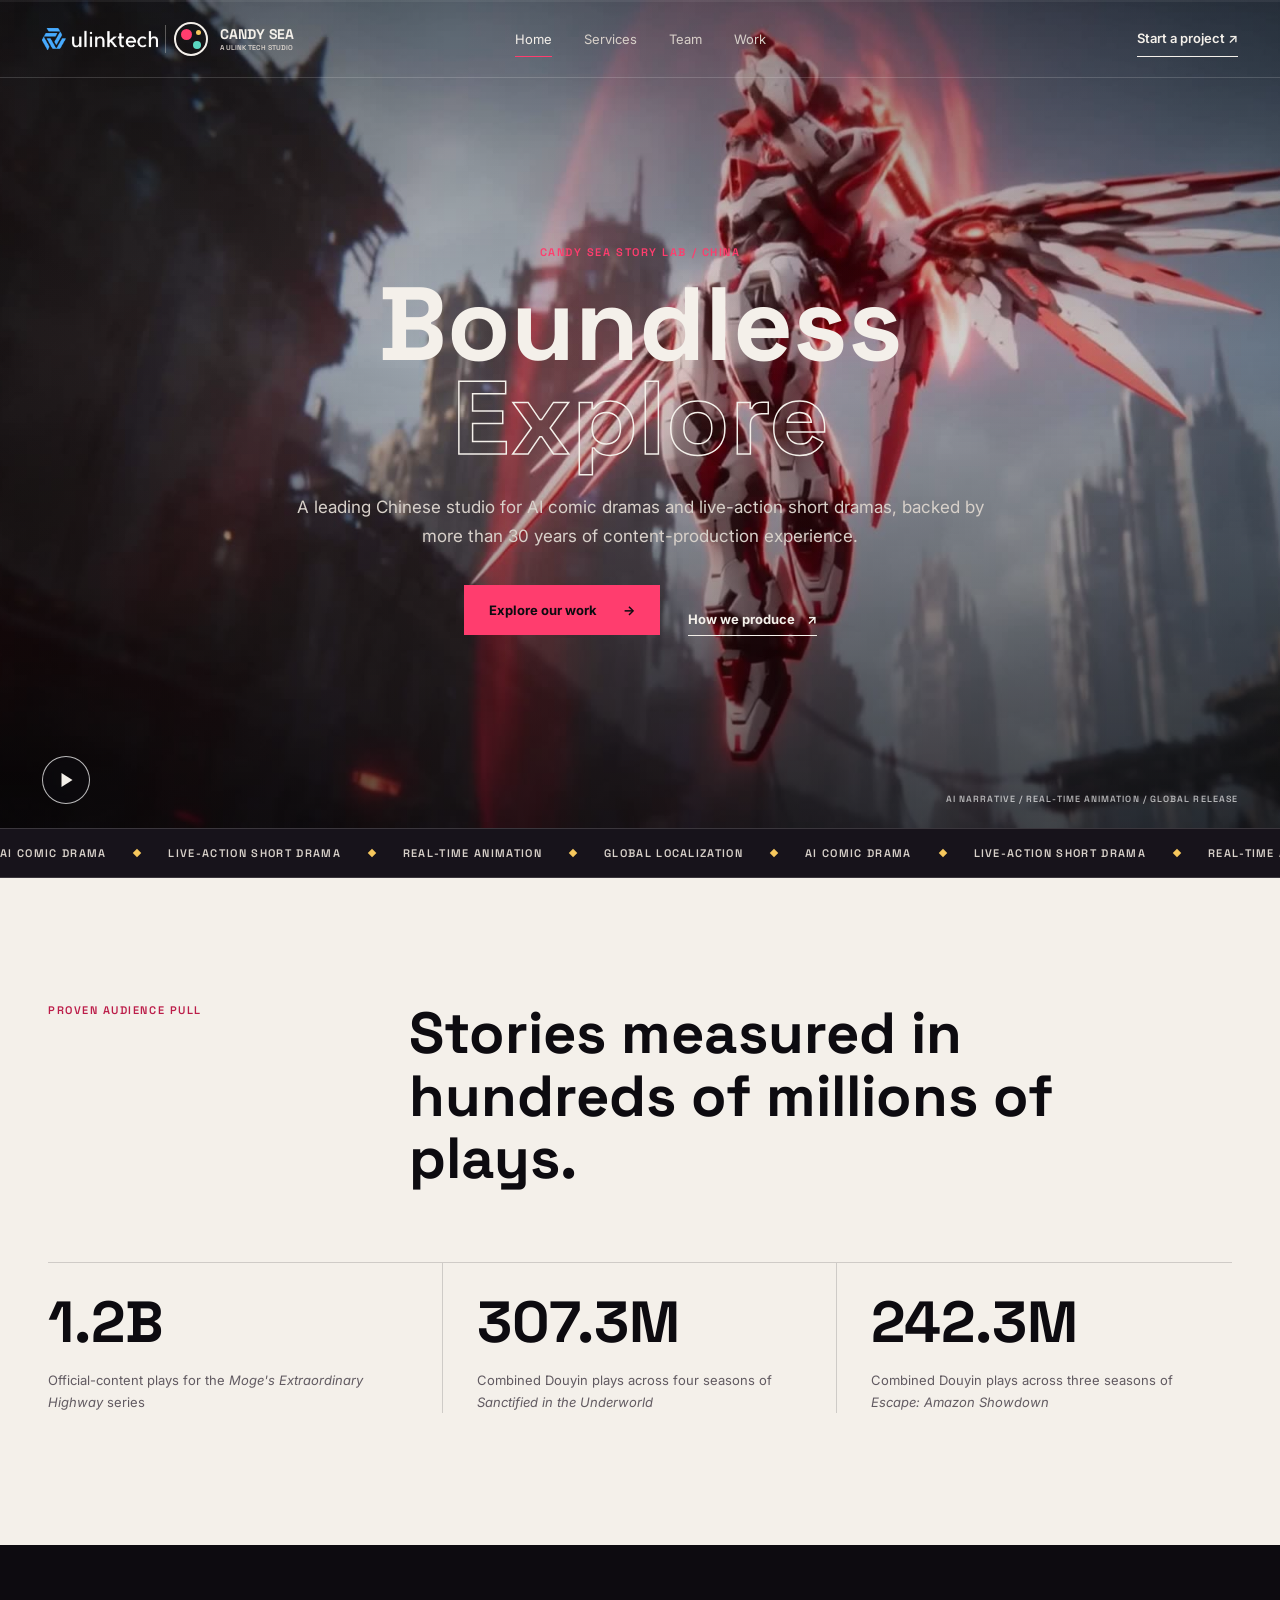
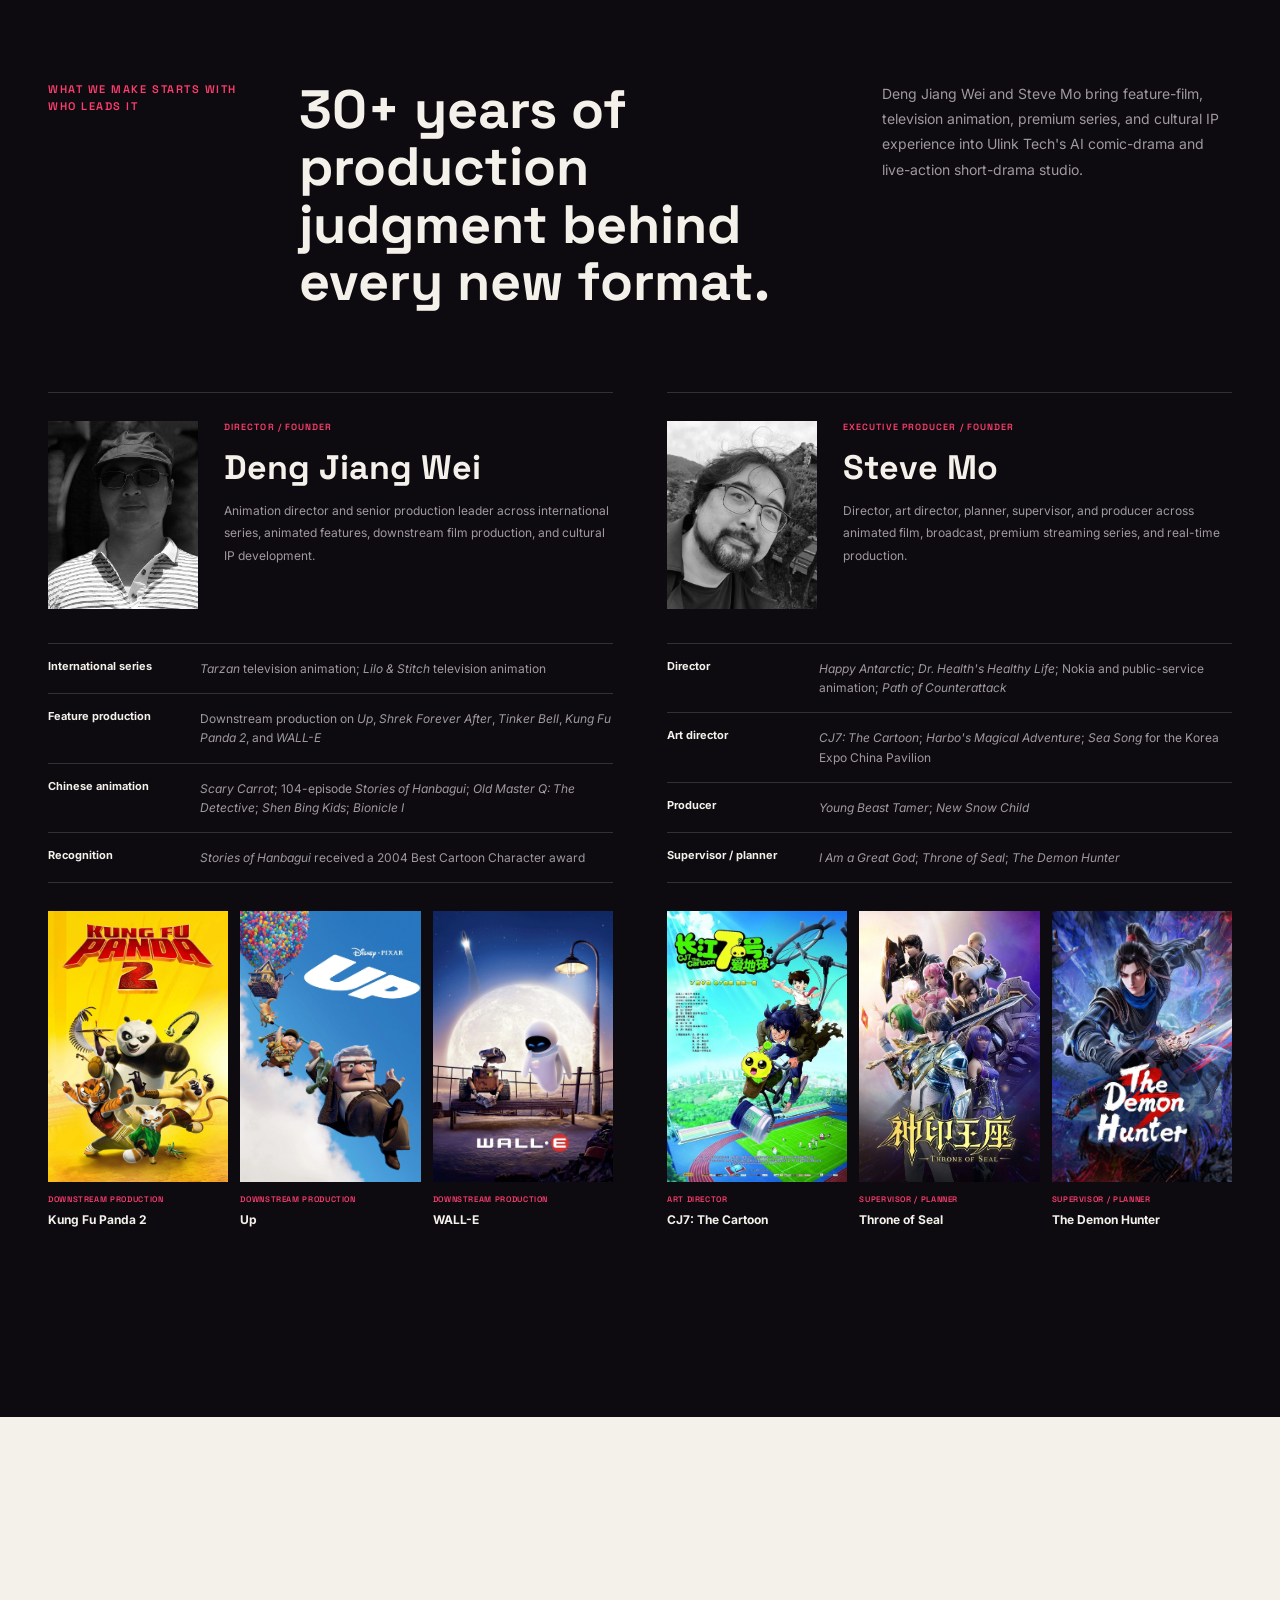
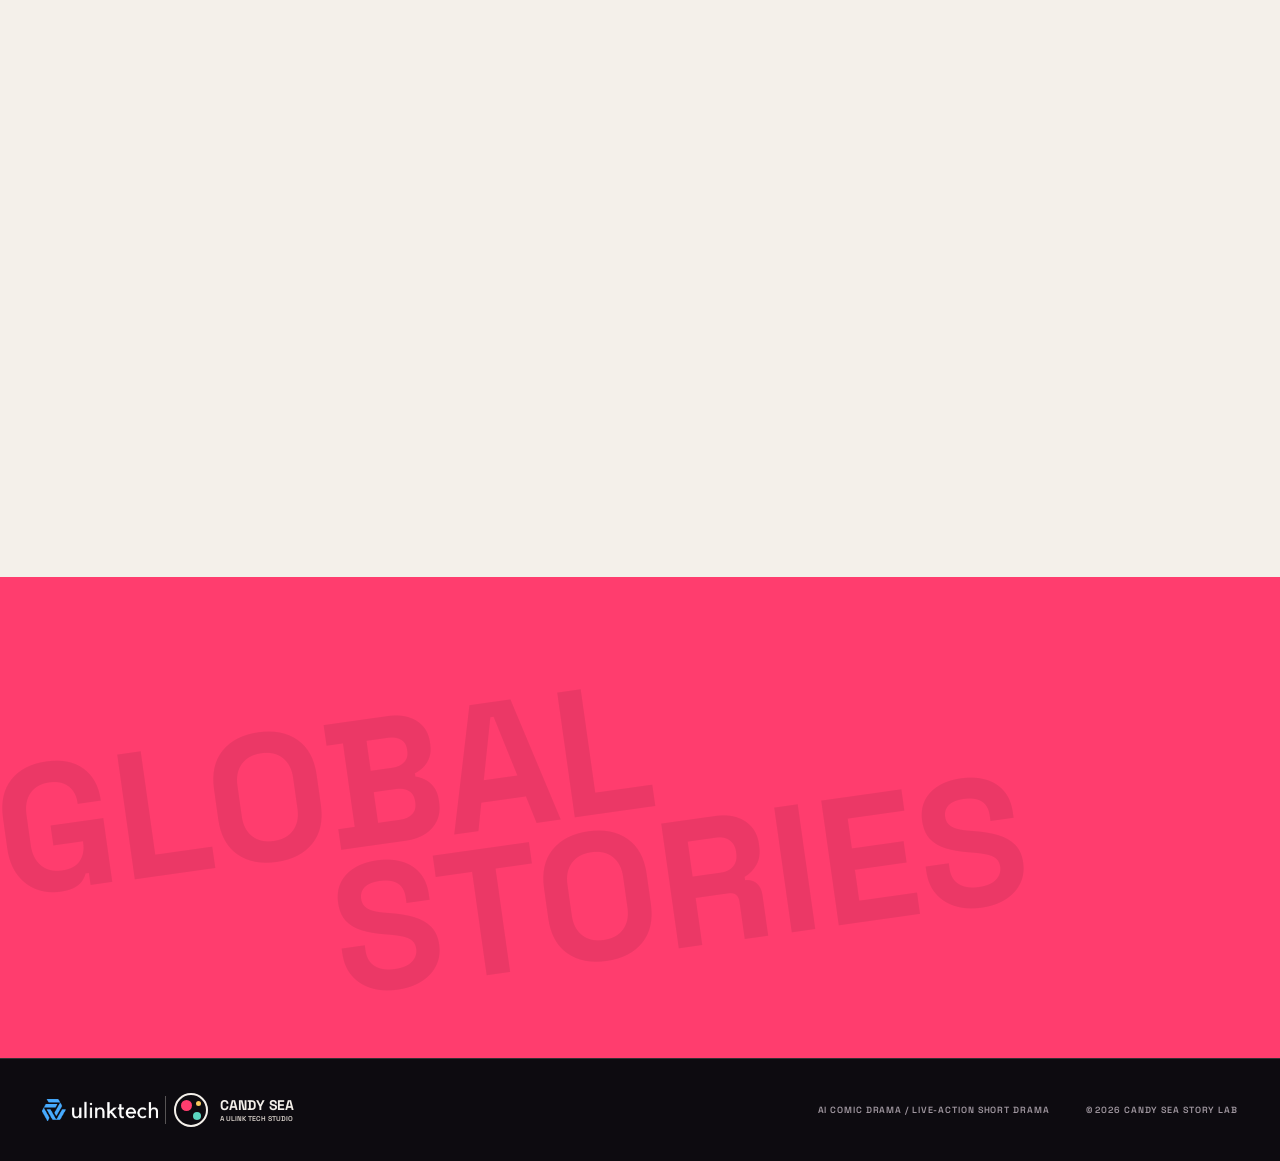
==== commit 48c77ef2: "Expand ULink Tech studio profile and portfolio" ====
--- a/index.html
+++ b/index.html
@@ -16,15 +16,15 @@
     <div class="scroll-progress" aria-hidden="true"><span></span></div>
 
     <header class="site-header" data-header>
-      <a class="brand" href="index.html" aria-label="Candy Sea home">
+      <a class="brand" href="index.html" aria-label="Ulink Tech, Candy Sea Story Lab home">
         <span class="brand-mark" aria-hidden="true"><span></span></span>
-        <span class="brand-copy"><strong>CANDY SEA</strong><small>STORY LAB</small></span>
+        <span class="brand-copy"><strong>CANDY SEA</strong><small>A ULINK TECH STUDIO</small></span>
       </a>
       <nav class="desktop-nav" aria-label="Primary navigation">
         <a href="index.html" aria-current="page">Home</a>
         <a href="services.html">Services</a>
+        <a href="about.html">Team</a>
         <a href="work.html">Work</a>
-        <a href="about.html">About</a>
       </nav>
       <a class="header-cta" href="#contact">Start a project <span aria-hidden="true">↗</span></a>
       <button class="menu-toggle" type="button" aria-label="Open navigation" aria-expanded="false"><span></span><span></span></button>
@@ -33,8 +33,8 @@
     <nav class="mobile-nav" aria-label="Mobile navigation" hidden>
       <a href="index.html" aria-current="page">Home</a>
       <a href="services.html">Services</a>
+      <a href="about.html">Team</a>
       <a href="work.html">Work</a>
-      <a href="about.html">About</a>
       <a href="#contact">Start a project</a>
     </nav>
 
@@ -48,7 +48,7 @@
         <div class="hero-copy">
           <p class="eyebrow reveal">CANDY SEA STORY LAB / CHINA</p>
           <h1 id="hero-title" class="reveal">Boundless<br /><span>Explore</span></h1>
-          <p class="hero-lead reveal">A leading Chinese studio for AI comic dramas and live-action short dramas, built on more than two decades of storytelling and production experience.</p>
+          <p class="hero-lead reveal">A leading Chinese studio for AI comic dramas and live-action short dramas, backed by more than 30 years of content-production experience.</p>
           <div class="hero-actions reveal">
             <a class="primary-button" href="work.html">Explore our work <span aria-hidden="true">→</span></a>
             <a class="text-link" href="services.html">How we produce <span aria-hidden="true">↗</span></a>
@@ -70,65 +70,66 @@
           <h2 id="proof-title">Stories measured in hundreds of millions of plays.</h2>
         </div>
         <div class="section stat-grid">
-          <article class="stat reveal"><strong>1.07B</strong><p>Douyin plays for <em>Moge's Extraordinary Highway S2</em></p></article>
+          <article class="stat reveal"><strong>1.2B</strong><p>Official-content plays for the <em>Moge's Extraordinary Highway</em> series</p></article>
           <article class="stat reveal"><strong>307.3M</strong><p>Combined Douyin plays across four seasons of <em>Sanctified in the Underworld</em></p></article>
           <article class="stat reveal"><strong>242.3M</strong><p>Combined Douyin plays across three seasons of <em>Escape: Amazon Showdown</em></p></article>
         </div>
       </section>
 
-      <section class="section home-services" aria-labelledby="services-title">
-        <div class="section-heading reveal">
-          <p class="eyebrow">WHAT WE MAKE</p>
-          <h2 id="services-title">Two formats.<br />One production brain.</h2>
-          <p>We combine senior film and animation leadership with an AI-native pipeline designed for repeatable characters, rapid episodic output, and global adaptation.</p>
-          <a class="text-link" href="services.html">View full capabilities <span aria-hidden="true">→</span></a>
+      <section class="section home-leadership" aria-labelledby="services-title">
+        <div class="home-leadership-head reveal">
+          <p class="eyebrow">WHAT WE MAKE STARTS WITH WHO LEADS IT</p>
+          <h2 id="services-title">30+ years of production judgment behind every new format.</h2>
+          <p>Deng Jiang Wei and Steve Mo bring feature-film, television animation, premium series, and cultural IP experience into Ulink Tech's AI comic-drama and live-action short-drama studio.</p>
         </div>
-        <div class="format-list">
-          <article class="format-row reveal">
-            <span>01</span>
-            <div><h3>AI Comic Drama</h3><p>Series development, character systems, storyboarding, image and video generation, editing, voice, and delivery.</p></div>
-            <b>CORE</b>
+        <div class="home-leader-grid">
+          <article class="home-leader reveal">
+            <div class="home-leader-intro">
+              <img src="assets/images/team-deng.jpg" alt="Deng Jiang Wei, director and founder" />
+              <div><p>DIRECTOR / FOUNDER</p><h3>Deng Jiang Wei</h3><span>Animation director and senior production leader across international series, animated features, downstream film production, and cultural IP development.</span></div>
+            </div>
+            <ul class="home-credit-list">
+              <li><strong>International series</strong><span><em>Tarzan</em> television animation; <em>Lilo &amp; Stitch</em> television animation</span></li>
+              <li><strong>Feature production</strong><span>Downstream production on <em>Up</em>, <em>Shrek Forever After</em>, <em>Tinker Bell</em>, <em>Kung Fu Panda 2</em>, and <em>WALL-E</em></span></li>
+              <li><strong>Chinese animation</strong><span><em>Scary Carrot</em>; 104-episode <em>Stories of Hanbagui</em>; <em>Old Master Q: The Detective</em>; <em>Shen Bing Kids</em>; <em>Bionicle I</em></span></li>
+              <li><strong>Recognition</strong><span><em>Stories of Hanbagui</em> received a 2004 Best Cartoon Character award</span></li>
+            </ul>
+            <div class="home-credit-gallery" aria-label="Selected projects involving Deng Jiang Wei">
+              <figure><img src="assets/images/leader-deng-kung-fu-panda-2.webp" alt="Kung Fu Panda 2 poster" /><figcaption><span>DOWNSTREAM PRODUCTION</span><strong>Kung Fu Panda 2</strong></figcaption></figure>
+              <figure><img src="assets/images/leader-deng-up.webp" alt="Up poster" /><figcaption><span>DOWNSTREAM PRODUCTION</span><strong>Up</strong></figcaption></figure>
+              <figure><img src="assets/images/leader-deng-wall-e.webp" alt="WALL-E poster" /><figcaption><span>DOWNSTREAM PRODUCTION</span><strong>WALL-E</strong></figcaption></figure>
+            </div>
           </article>
-          <article class="format-row reveal">
-            <span>02</span>
-            <div><h3>Live-Action Short Drama</h3><p>Development, producing, directing, production management, post, platform packaging, and international versions.</p></div>
-            <b>PROVEN</b>
-          </article>
-          <article class="format-row reveal">
-            <span>03</span>
-            <div><h3>Real-Time 3D Animation</h3><p>Unreal Engine production, motion capture, cinematic direction, and scalable episodic workflows.</p></div>
-            <b>20+ YEARS</b>
+          <article class="home-leader reveal">
+            <div class="home-leader-intro">
+              <img src="assets/images/team-steve.jpg" alt="Steve Mo, executive producer and founder" />
+              <div><p>EXECUTIVE PRODUCER / FOUNDER</p><h3>Steve Mo</h3><span>Director, art director, planner, supervisor, and producer across animated film, broadcast, premium streaming series, and real-time production.</span></div>
+            </div>
+            <ul class="home-credit-list">
+              <li><strong>Director</strong><span><em>Happy Antarctic</em>; <em>Dr. Health's Healthy Life</em>; Nokia and public-service animation; <em>Path of Counterattack</em></span></li>
+              <li><strong>Art director</strong><span><em>CJ7: The Cartoon</em>; <em>Harbo's Magical Adventure</em>; <em>Sea Song</em> for the Korea Expo China Pavilion</span></li>
+              <li><strong>Producer</strong><span><em>Young Beast Tamer</em>; <em>New Snow Child</em></span></li>
+              <li><strong>Supervisor / planner</strong><span><em>I Am a Great God</em>; <em>Throne of Seal</em>; <em>The Demon Hunter</em></span></li>
+            </ul>
+            <div class="home-credit-gallery" aria-label="Selected projects involving Steve Mo">
+              <figure><img src="assets/images/leader-steve-cj7.webp" alt="CJ7: The Cartoon poster" /><figcaption><span>ART DIRECTOR</span><strong>CJ7: The Cartoon</strong></figcaption></figure>
+              <figure><img src="assets/images/leader-steve-throne-of-seal.webp" alt="Throne of Seal poster" /><figcaption><span>SUPERVISOR / PLANNER</span><strong>Throne of Seal</strong></figcaption></figure>
+              <figure><img src="assets/images/leader-steve-demon-hunter.webp" alt="The Demon Hunter poster" /><figcaption><span>SUPERVISOR / PLANNER</span><strong>The Demon Hunter</strong></figcaption></figure>
+            </div>
           </article>
         </div>
+        <a class="text-link reveal" href="about.html">See full leadership profiles <span aria-hidden="true">→</span></a>
       </section>
 
       <section class="home-feature" aria-labelledby="feature-title">
         <div class="feature-media reveal"><img src="assets/images/work-moge.webp" alt="Key art for Moge's Extraordinary Highway Season 2" /></div>
         <div class="feature-copy reveal">
           <p class="eyebrow dark">MOST-WATCHED AI COMIC DRAMA</p>
-          <p class="feature-number">1,071,077,459</p>
-          <h2 id="feature-title">Moge's Extraordinary Highway: Season 2</h2>
+          <p class="feature-number">1.2B</p>
+          <h2 id="feature-title">Moge's Extraordinary Highway</h2>
           <p>A post-apocalyptic survival series where an upgrade system turns a refugee convoy into humanity's last moving fortress.</p>
           <a class="dark-link" href="work.html">See the full portfolio <span aria-hidden="true">→</span></a>
         </div>
-      </section>
-
-      <section class="section leadership-teaser" aria-labelledby="leadership-title">
-        <div class="section-heading reveal">
-          <p class="eyebrow">BUILT BY VETERANS</p>
-          <h2 id="leadership-title">Twenty years of craft behind a new production model.</h2>
-        </div>
-        <div class="leader-strip">
-          <article class="leader-mini reveal">
-            <img src="assets/images/team-steve.jpg" alt="Steve Mo, founder and executive producer" />
-            <div><p>EXECUTIVE PRODUCER / FOUNDER</p><h3>Steve Mo</h3><span>Director, art director, planner, and producer across film and premium animation.</span></div>
-          </article>
-          <article class="leader-mini reveal">
-            <img src="assets/images/team-deng.jpg" alt="Deng Jiang Wei, founder and director" />
-            <div><p>DIRECTOR / FOUNDER</p><h3>Deng Jiang Wei</h3><span>Animation director and senior production leader across series, features, and cultural IP.</span></div>
-          </article>
-        </div>
-        <a class="text-link reveal" href="about.html">Meet the leadership team <span aria-hidden="true">→</span></a>
       </section>
 
       <section class="contact" id="contact" aria-labelledby="contact-title">
@@ -140,14 +141,14 @@
           </div>
           <div class="contact-brief reveal">
             <p>For a production brief, include your format, episode count, target platform, market, and delivery window.</p>
-            <a class="dark-link" href="services.html">Plan the right production route <span aria-hidden="true">→</span></a>
+            <div class="contact-details"><a href="mailto:gary.tu@ulinktech.us">gary.tu@ulinktech.us</a><a href="tel:+19258009869">+1 925 800 9869</a></div>
           </div>
         </div>
       </section>
     </main>
 
     <footer class="site-footer">
-      <a class="brand" href="index.html"><span class="brand-mark" aria-hidden="true"><span></span></span><span class="brand-copy"><strong>CANDY SEA</strong><small>STORY LAB</small></span></a>
+      <a class="brand" href="index.html" aria-label="Ulink Tech, Candy Sea Story Lab home"><span class="brand-mark" aria-hidden="true"><span></span></span><span class="brand-copy"><strong>CANDY SEA</strong><small>A ULINK TECH STUDIO</small></span></a>
       <p>AI COMIC DRAMA / LIVE-ACTION SHORT DRAMA</p>
       <p>© 2026 CANDY SEA STORY LAB</p>
     </footer>
--- a/styles.css
+++ b/styles.css
@@ -62,7 +62,9 @@
   transition: background 220ms ease, backdrop-filter 220ms ease;
 }
 .site-header.is-scrolled { background: rgba(13, 11, 16, 0.9); backdrop-filter: blur(18px); }
-.brand { display: inline-flex; width: fit-content; align-items: center; gap: 12px; }
+.brand { position: relative; display: inline-flex; width: fit-content; align-items: center; gap: 12px; padding-left: 132px; }
+.brand::before { content: ""; position: absolute; top: 50%; left: 0; width: 116px; height: 28px; background: url("assets/images/ulink-tech-logo.webp") left center / contain no-repeat; transform: translateY(-50%); }
+.brand::after { content: ""; position: absolute; top: 50%; left: 123px; width: 1px; height: 28px; background: rgba(244, 240, 234, 0.32); transform: translateY(-50%); }
 .brand-mark { position: relative; width: 34px; height: 34px; border: 2px solid var(--paper); border-radius: 50%; }
 .brand-mark::before, .brand-mark::after, .brand-mark span { content: ""; position: absolute; border-radius: 50%; }
 .brand-mark::before { width: 11px; height: 11px; top: 5px; left: 5px; background: var(--pink); }
@@ -70,7 +72,7 @@
 .brand-mark span { width: 5px; height: 5px; top: 6px; right: 5px; background: var(--gold); }
 .brand-copy { display: grid; gap: 3px; }
 .brand-copy strong { font: 700 14px/1 "Space Grotesk", sans-serif; }
-.brand-copy small { color: var(--paper-soft); font: 600 9px/1 "Space Grotesk", sans-serif; }
+.brand-copy small { color: var(--paper-soft); font: 600 7px/1 "Space Grotesk", sans-serif; }
 .desktop-nav { display: flex; gap: 32px; }
 .desktop-nav a { position: relative; color: var(--paper-soft); font-size: 13px; }
 .desktop-nav a::after { content: ""; position: absolute; left: 0; bottom: -10px; width: 100%; height: 1px; background: var(--pink); transform: scaleX(0); transform-origin: right; transition: transform 180ms ease; }
@@ -117,13 +119,27 @@
 .stat strong { display: block; font: 700 58px/1 "Space Grotesk", sans-serif; }
 .stat p { max-width: 330px; margin: 18px 0 0; color: #615a61; font-size: 13px; line-height: 1.7; }
 
-.home-services { display: grid; grid-template-columns: 0.82fr 1.18fr; gap: 92px; padding-block: 144px; }
-.format-list { border-top: 1px solid var(--line); }
-.format-row { display: grid; grid-template-columns: 54px 1fr auto; gap: 22px; padding: 30px 0; border-bottom: 1px solid var(--line); }
-.format-row > span { color: var(--pink); font: 600 11px "Space Grotesk", sans-serif; }
-.format-row h3 { margin: 0 0 9px; font-size: 22px; }
-.format-row p { margin: 0; color: var(--muted); font-size: 14px; line-height: 1.7; }
-.format-row b { color: var(--paper-soft); font: 600 9px "Space Grotesk", sans-serif; letter-spacing: 0.12em; }
+.home-leadership { padding-block: 136px; }
+.home-leadership-head { display: grid; grid-template-columns: 0.44fr 1.18fr 0.78fr; gap: 54px; align-items: start; }
+.home-leadership-head h2 { margin: 0; font: 700 54px/1.06 "Space Grotesk", sans-serif; }
+.home-leadership-head > p:last-child { margin: 0; color: var(--muted); font-size: 14px; line-height: 1.8; }
+.home-leader-grid { display: grid; grid-template-columns: repeat(2, minmax(0, 1fr)); gap: 54px; margin-top: 82px; }
+.home-leader { min-width: 0; padding-top: 28px; border-top: 1px solid var(--line); }
+.home-leader-intro { display: grid; grid-template-columns: 150px 1fr; gap: 26px; align-items: start; }
+.home-leader-intro img { height: 188px; object-fit: cover; filter: grayscale(1); }
+.home-leader-intro p { margin: 0 0 18px; color: var(--pink); font: 600 9px "Space Grotesk", sans-serif; letter-spacing: 0.12em; }
+.home-leader-intro h3 { margin: 0 0 14px; font: 700 34px/1 "Space Grotesk", sans-serif; }
+.home-leader-intro span { color: var(--muted); font-size: 12px; line-height: 1.7; }
+.home-credit-list { margin: 34px 0 0; padding: 0; list-style: none; border-top: 1px solid var(--line); }
+.home-credit-list li { display: grid; grid-template-columns: 132px 1fr; gap: 20px; padding: 15px 0; border-bottom: 1px solid var(--line); }
+.home-credit-list strong { font-size: 11px; }
+.home-credit-list span { color: var(--muted); font-size: 12px; line-height: 1.6; }
+.home-credit-gallery { display: grid; grid-template-columns: repeat(3, minmax(0, 1fr)); gap: 12px; margin-top: 28px; }
+.home-credit-gallery figure { min-width: 0; margin: 0; }
+.home-credit-gallery img { aspect-ratio: 2 / 3; height: auto; object-fit: cover; }
+.home-credit-gallery figcaption { display: grid; gap: 7px; padding-top: 12px; }
+.home-credit-gallery span { color: var(--pink); font: 600 8px/1.4 "Space Grotesk", sans-serif; letter-spacing: 0.08em; }
+.home-credit-gallery strong { font-size: 12px; line-height: 1.35; }
 
 .home-feature, .flagship-work { display: grid; grid-template-columns: minmax(360px, 0.82fr) minmax(0, 1.18fr); min-height: 760px; color: var(--ink); background: var(--paper); }
 .feature-media, .flagship-poster { min-height: 760px; overflow: hidden; background: #cfc9c2; }
@@ -133,15 +149,6 @@
 .feature-copy h2, .flagship-copy h2 { max-width: 720px; margin: 0; font: 700 52px/1.06 "Space Grotesk", sans-serif; }
 .feature-copy > p:last-of-type, .flagship-copy > p:not(.eyebrow):not(.feature-number) { max-width: 660px; margin: 26px 0 0; color: #615a61; line-height: 1.8; }
 
-.leadership-teaser { padding-block: 144px; }
-.leadership-teaser .section-heading { display: grid; grid-template-columns: 0.52fr 1.48fr; gap: 72px; }
-.leader-strip { display: grid; grid-template-columns: repeat(2, minmax(0, 1fr)); gap: 48px; margin-top: 76px; }
-.leader-mini { display: grid; grid-template-columns: 180px 1fr; gap: 26px; padding-top: 22px; border-top: 1px solid var(--line); }
-.leader-mini img { height: 230px; object-fit: cover; filter: grayscale(1); }
-.leader-mini p { margin: 0 0 18px; color: var(--pink); font: 600 9px "Space Grotesk", sans-serif; letter-spacing: 0.12em; }
-.leader-mini h3 { margin: 0 0 13px; font: 700 30px/1 "Space Grotesk", sans-serif; }
-.leader-mini span { color: var(--muted); font-size: 13px; line-height: 1.7; }
-
 .contact { position: relative; overflow: hidden; padding: 132px 0; color: var(--ink); background: var(--pink); }
 .contact-visual { position: absolute; inset: 0; display: grid; align-content: center; opacity: 0.08; transform: rotate(-8deg); pointer-events: none; }
 .contact-visual span { font: 700 180px/0.8 "Space Grotesk", sans-serif; white-space: nowrap; }
@@ -149,6 +156,8 @@
 .contact-inner { position: relative; display: grid; grid-template-columns: 1fr 0.86fr; gap: 110px; align-items: end; }
 .contact-copy h2 { margin: 0; font: 700 58px/1.05 "Space Grotesk", sans-serif; }
 .contact-brief p { max-width: 540px; margin: 0; font-size: 15px; line-height: 1.8; }
+.contact-details { display: flex; flex-wrap: wrap; gap: 12px 28px; margin-top: 28px; }
+.contact-details a { padding-bottom: 7px; border-bottom: 1px solid currentColor; font-size: 14px; font-weight: 700; }
 
 .site-footer { display: grid; grid-template-columns: 1fr auto auto; gap: 36px; align-items: center; padding: 34px 42px; border-top: 1px solid var(--line); }
 .site-footer > p { margin: 0; color: var(--muted); font: 600 9px "Space Grotesk", sans-serif; letter-spacing: 0.1em; }
@@ -162,6 +171,22 @@
 .page-hero-copy { padding-bottom: 74px; }
 .page-hero h1 { max-width: 920px; margin: 0; font: 700 76px/0.98 "Space Grotesk", sans-serif; }
 .page-hero-copy > p:last-child { max-width: 680px; margin: 26px 0 0; color: var(--paper-soft); font-size: 16px; line-height: 1.8; }
+
+.service-company { padding: 132px 0; color: var(--ink); background: var(--paper); }
+.service-company-layout { display: grid; grid-template-columns: 0.78fr 1.22fr; gap: 70px 92px; }
+.service-company-copy p { margin: 0; color: #615a61; font-size: 15px; line-height: 1.9; }
+.service-company-copy p + p { margin-top: 22px; }
+.company-facts { grid-column: 1 / -1; display: grid; grid-template-columns: repeat(3, minmax(0, 1fr)); border-top: 1px solid var(--dark-line); }
+.company-facts article { padding: 28px 28px 0 0; border-right: 1px solid var(--dark-line); }
+.company-facts article:not(:first-child) { padding-left: 28px; }
+.company-facts article:last-child { border-right: 0; }
+.company-facts strong { display: block; font: 700 52px/1 "Space Grotesk", sans-serif; }
+.company-facts span { display: block; margin-top: 14px; color: #615a61; font-size: 12px; line-height: 1.7; }
+.division-grid { grid-column: 1 / -1; display: grid; grid-template-columns: repeat(5, minmax(0, 1fr)); border-top: 1px solid var(--dark-line); border-left: 1px solid var(--dark-line); }
+.division-grid article { min-height: 214px; padding: 22px; border-right: 1px solid var(--dark-line); border-bottom: 1px solid var(--dark-line); }
+.division-grid span { color: #bc1d49; font: 600 10px "Space Grotesk", sans-serif; }
+.division-grid h3 { margin: 26px 0 12px; font-size: 17px; }
+.division-grid p { margin: 0; color: #615a61; font-size: 12px; line-height: 1.65; }
 
 .service-formats { padding-block: 138px; }
 .service-formats > .section-heading, .portfolio-section > .section-heading, .legacy-work > .section-heading { display: grid; grid-template-columns: 0.52fr 1.48fr; gap: 72px; }
@@ -220,6 +245,20 @@
 .poster-card h3 { min-height: 84px; margin: 0; font: 700 24px/1.16 "Space Grotesk", sans-serif; }
 .poster-card p { min-height: 92px; margin: 18px 0 0; color: #615a61; font-size: 13px; line-height: 1.7; }
 .poster-card a { display: inline-block; margin-top: 22px; padding-bottom: 7px; border-bottom: 1px solid currentColor; font-size: 12px; font-weight: 700; }
+
+.live-action-work { padding-block: 138px; }
+.live-action-head { display: grid; grid-template-columns: 0.42fr 1fr 0.7fr; gap: 54px; align-items: start; }
+.live-action-head h2 { margin: 0; font: 700 52px/1.06 "Space Grotesk", sans-serif; }
+.live-action-head > p:last-child { margin: 0; color: var(--muted); font-size: 14px; line-height: 1.8; }
+.live-action-grid { display: grid; grid-template-columns: repeat(4, minmax(0, 1fr)); gap: 22px; margin-top: 72px; }
+.live-action-card { overflow: hidden; color: var(--ink); background: var(--paper); border-radius: 6px; }
+.live-action-card > img { aspect-ratio: 2 / 3; object-fit: cover; object-position: top center; }
+.live-action-card > div { padding: 24px; }
+.live-action-card span { color: #bc1d49; font: 600 9px "Space Grotesk", sans-serif; letter-spacing: 0.08em; }
+.live-action-card strong { display: block; min-height: 58px; margin: 18px 0 12px; font: 700 28px/1.05 "Space Grotesk", sans-serif; }
+.live-action-card h3 { min-height: 50px; margin: 0; font: 700 20px/1.2 "Space Grotesk", sans-serif; }
+.live-action-card p { min-height: 112px; margin: 16px 0 0; color: #615a61; font-size: 12px; line-height: 1.7; }
+.live-action-work > .source-note { color: var(--muted); }
 
 .slate-band { padding: 132px 0; color: var(--ink); background: var(--gold); }
 .slate-layout { display: grid; grid-template-columns: 0.72fr 1.28fr; gap: 90px; }
@@ -311,8 +350,10 @@
   .hero h1 { font-size: 78px; }
   .hero-copy { width: calc(100% - 48px); }
   .section-heading h2, .proof-intro h2, .outcome-head h2, .leaders-head h2 { font-size: 48px; }
-  .proof-intro, .leadership-teaser .section-heading, .service-formats > .section-heading, .portfolio-section > .section-heading, .legacy-work > .section-heading, .studio-section > .section-heading, .outcome-head, .leaders-head { grid-template-columns: 1fr; gap: 24px; }
-  .home-services, .pipeline, .capability-layout, .slate-layout, .company-profile { grid-template-columns: 1fr; gap: 64px; }
+  .proof-intro, .home-leadership-head, .service-formats > .section-heading, .portfolio-section > .section-heading, .legacy-work > .section-heading, .studio-section > .section-heading, .outcome-head, .live-action-head, .leaders-head { grid-template-columns: 1fr; gap: 24px; }
+  .home-leader-grid, .service-company-layout, .pipeline, .capability-layout, .slate-layout, .company-profile { grid-template-columns: 1fr; gap: 64px; }
+  .service-company-copy, .company-facts, .division-grid { grid-column: auto; }
+  .division-grid { grid-template-columns: repeat(3, minmax(0, 1fr)); }
   .home-feature, .flagship-work { grid-template-columns: 0.9fr 1.1fr; min-height: 650px; }
   .feature-media, .flagship-poster { min-height: 650px; }
   .feature-copy, .flagship-copy { padding: 70px 48px; }
@@ -320,6 +361,7 @@
   .feature-copy h2, .flagship-copy h2 { font-size: 42px; }
   .poster-grid { grid-template-columns: repeat(2, minmax(0, 1fr)); }
   .poster-card:last-child { grid-column: 1 / -1; width: calc(50% - 15px); }
+  .live-action-grid { grid-template-columns: repeat(2, minmax(0, 1fr)); }
   .outcome-grid { grid-template-columns: repeat(2, minmax(0, 1fr)); }
   .outcome-grid article:nth-child(2) { border-right: 0; }
   .outcome-grid article:nth-child(n+3) { margin-top: 28px; }
@@ -332,7 +374,12 @@
 
 @media (max-width: 640px) {
   :root { --section: calc(100% - 36px); }
-  .brand-copy small { display: none; }
+  .brand { gap: 9px; padding-left: 105px; }
+  .brand::before { width: 92px; height: 22px; }
+  .brand::after { left: 98px; height: 24px; }
+  .brand-mark { width: 30px; height: 30px; }
+  .brand-copy strong { font-size: 12px; }
+  .brand-copy small { max-width: 72px; font-size: 6px; }
   .hero { min-height: 90svh; }
   .hero-copy { width: calc(100% - 36px); padding-top: 22px; }
   .hero h1 { font-size: 52px; }
@@ -342,21 +389,24 @@
   .hero-caption { right: 18px; bottom: 16px; left: 18px; text-align: center; }
   .hero-video-toggle { left: 18px; bottom: 58px; }
   .section-heading h2, .proof-intro h2, .outcome-head h2, .leaders-head h2, .contact-copy h2 { font-size: 38px; }
-  .proof-band, .home-services, .leadership-teaser, .service-formats, .pipeline, .capability-band, .portfolio-section, .slate-band, .legacy-work, .company-profile, .leaders, .org-band { padding-block: 96px; }
+  .proof-band, .home-leadership, .service-company, .service-formats, .pipeline, .capability-band, .portfolio-section, .live-action-work, .slate-band, .legacy-work, .company-profile, .leaders, .org-band { padding-block: 96px; }
   .stat-grid { grid-template-columns: 1fr; margin-top: 48px; }
   .stat, .stat:nth-child(2), .stat:last-child { padding: 24px 0; border-right: 0; border-bottom: 1px solid var(--dark-line); }
   .stat strong { font-size: 48px; }
-  .format-row { grid-template-columns: 42px 1fr; }
-  .format-row b { grid-column: 2; }
+  .home-leadership-head h2, .live-action-head h2 { font-size: 38px; }
+  .home-leader-intro { grid-template-columns: 110px 1fr; }
+  .home-leader-intro img { height: 148px; }
+  .home-credit-list li { grid-template-columns: 1fr; gap: 7px; }
   .home-feature, .flagship-work { grid-template-columns: 1fr; min-height: 0; }
   .feature-media, .flagship-poster { min-height: 72svh; }
   .feature-copy, .flagship-copy { padding: 70px 18px; }
   .feature-number { font-size: 48px; }
   .feature-copy h2, .flagship-copy h2 { font-size: 36px; }
-  .leader-strip, .dual-format, .poster-grid { grid-template-columns: 1fr; }
-  .leader-mini { grid-template-columns: 110px 1fr; }
-  .leader-mini img { height: 160px; }
+  .dual-format, .poster-grid, .live-action-grid, .company-facts, .division-grid { grid-template-columns: 1fr; }
   .poster-card:last-child { grid-column: auto; width: auto; }
+  .company-facts article, .company-facts article:not(:first-child) { padding: 24px 0; border-right: 0; border-bottom: 1px solid var(--dark-line); }
+  .division-grid article { min-height: 0; }
+  .live-action-card strong, .live-action-card h3, .live-action-card p { min-height: 0; }
   .contact { padding-block: 92px; }
   .contact-inner { grid-template-columns: 1fr; gap: 52px; }
   .contact-visual span { font-size: 76px; }
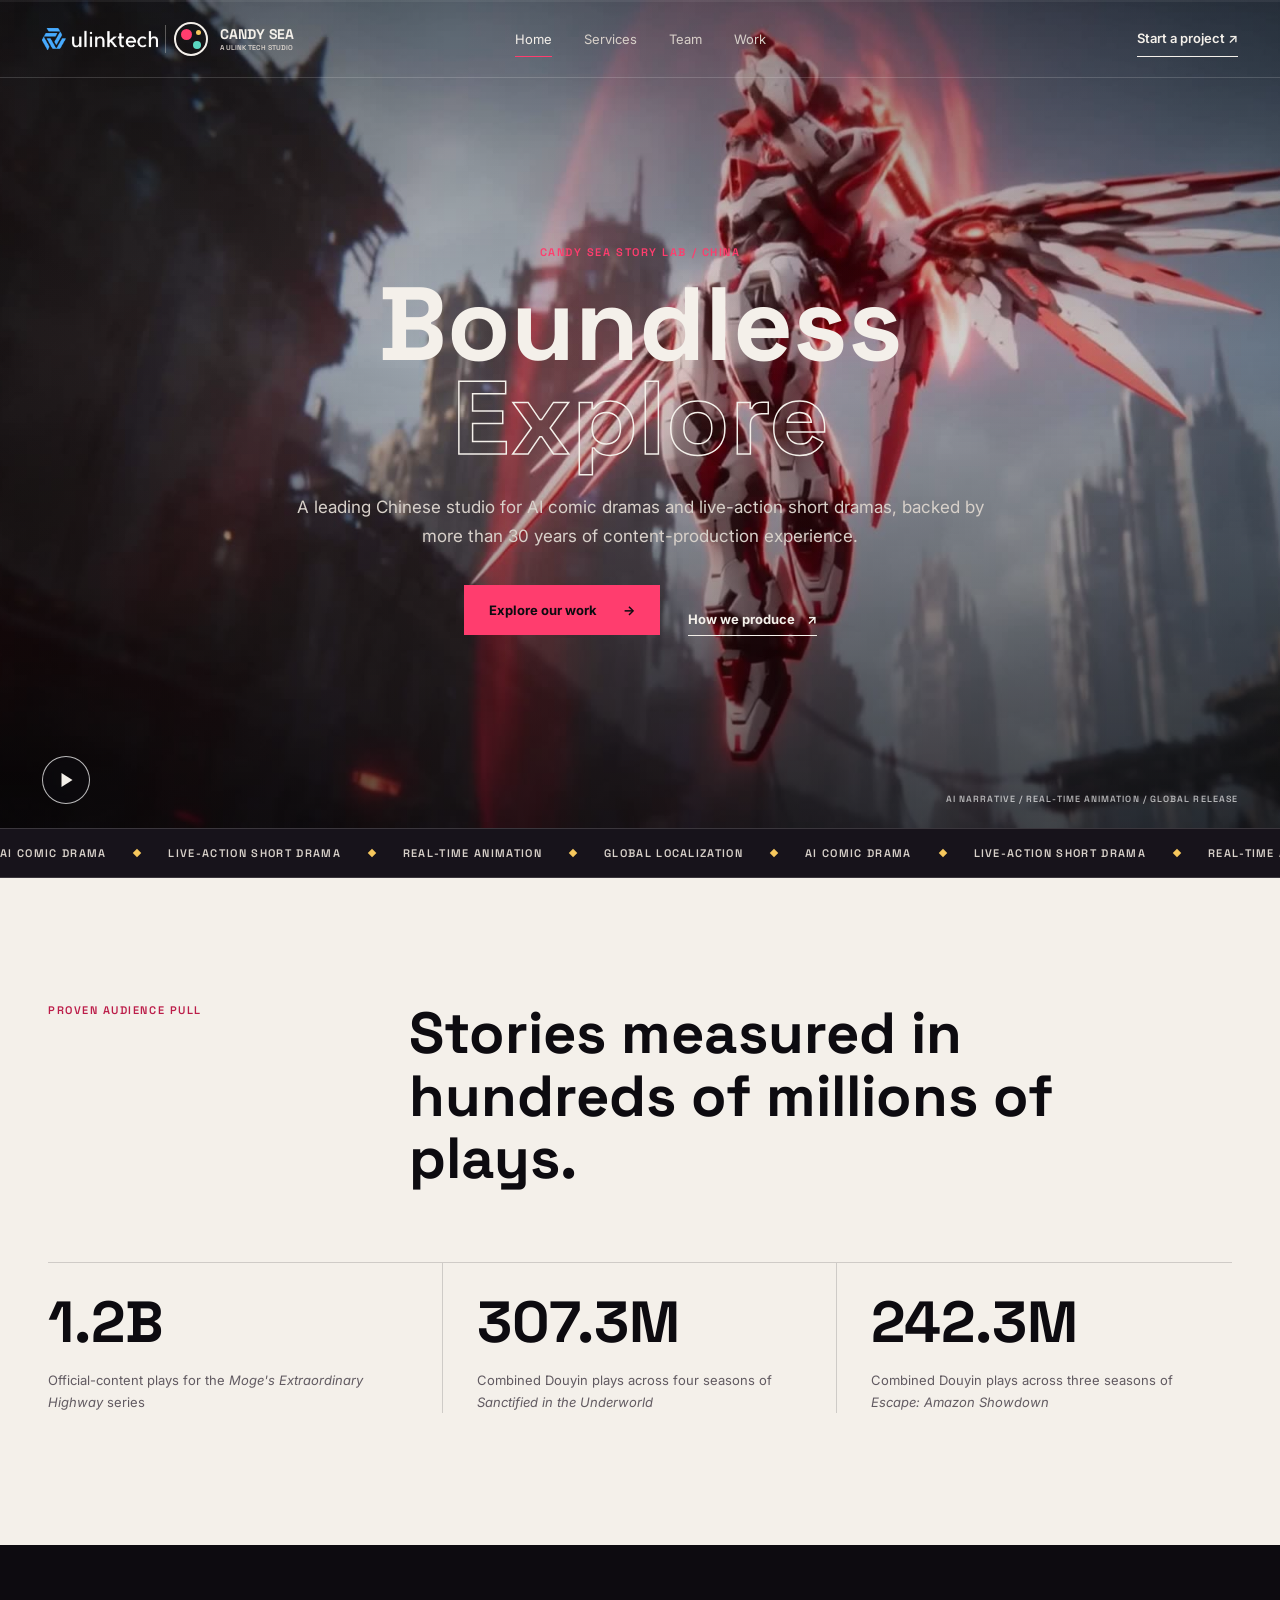
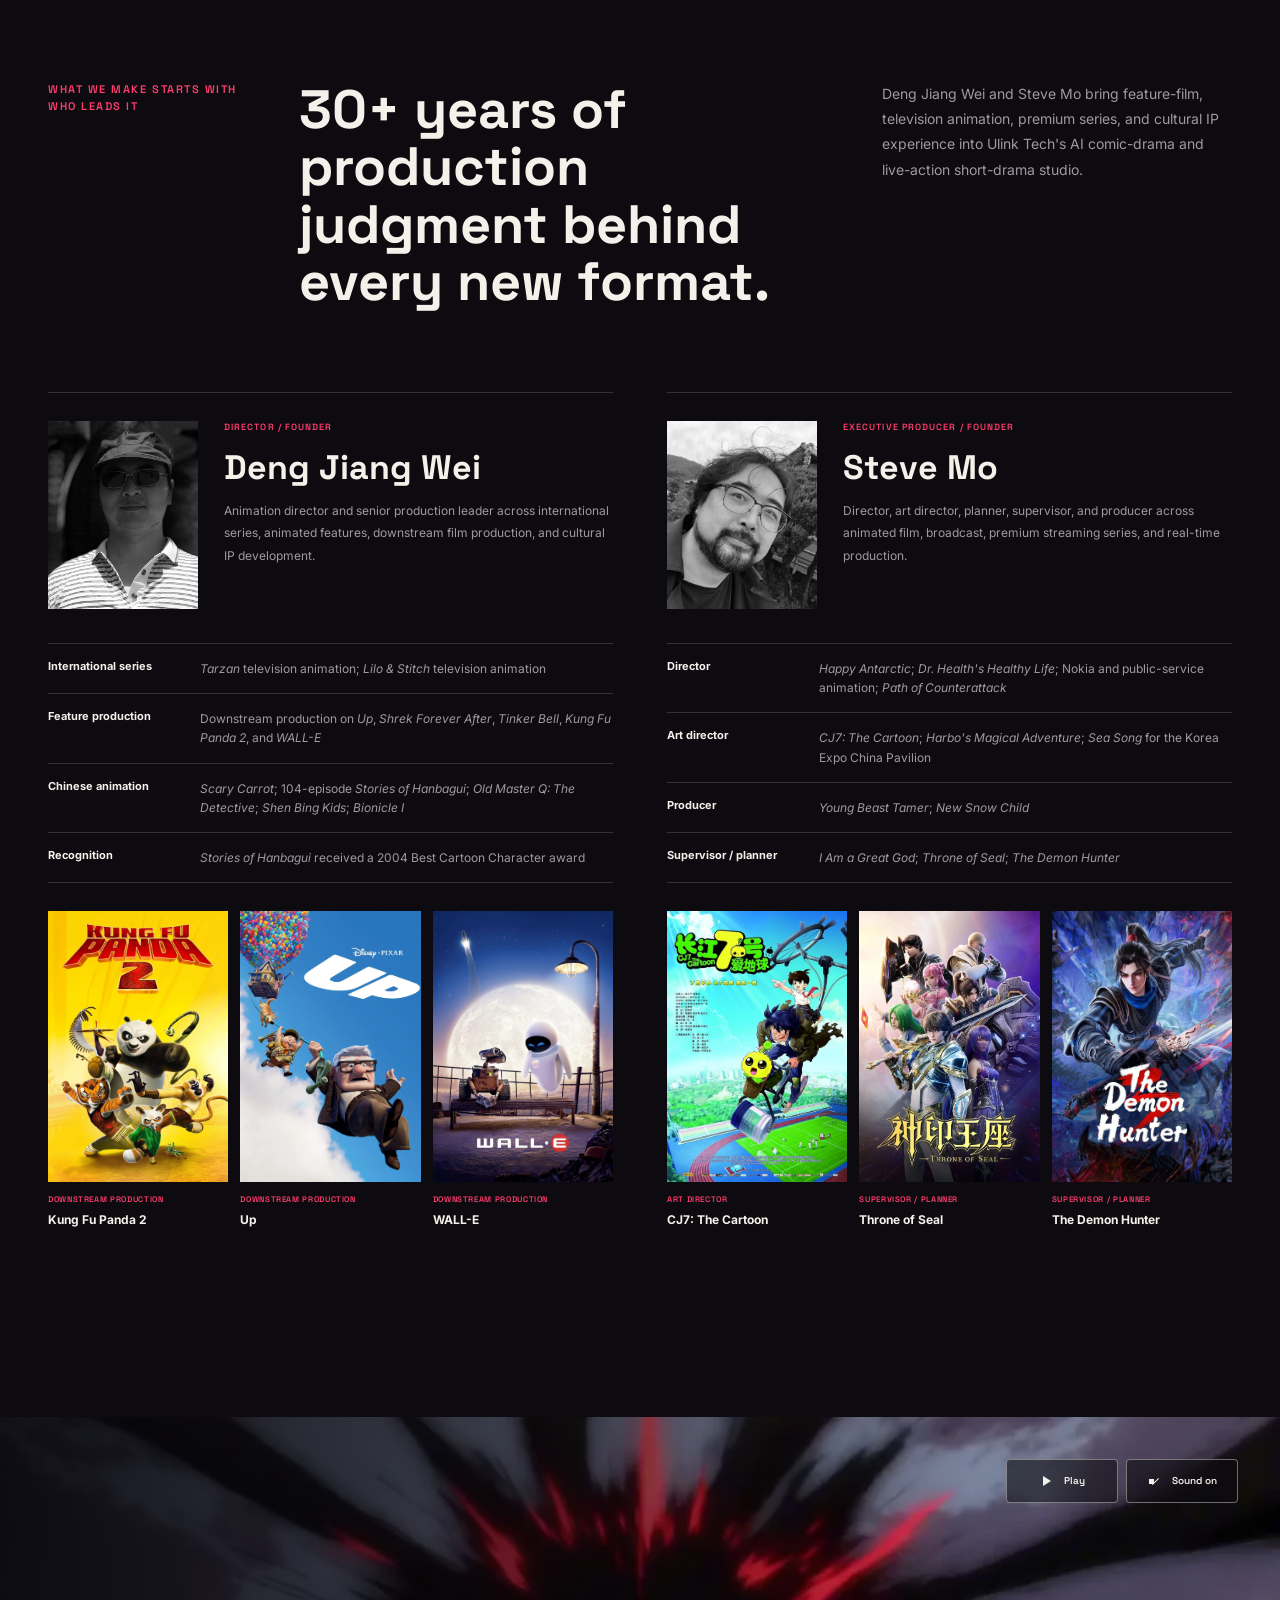
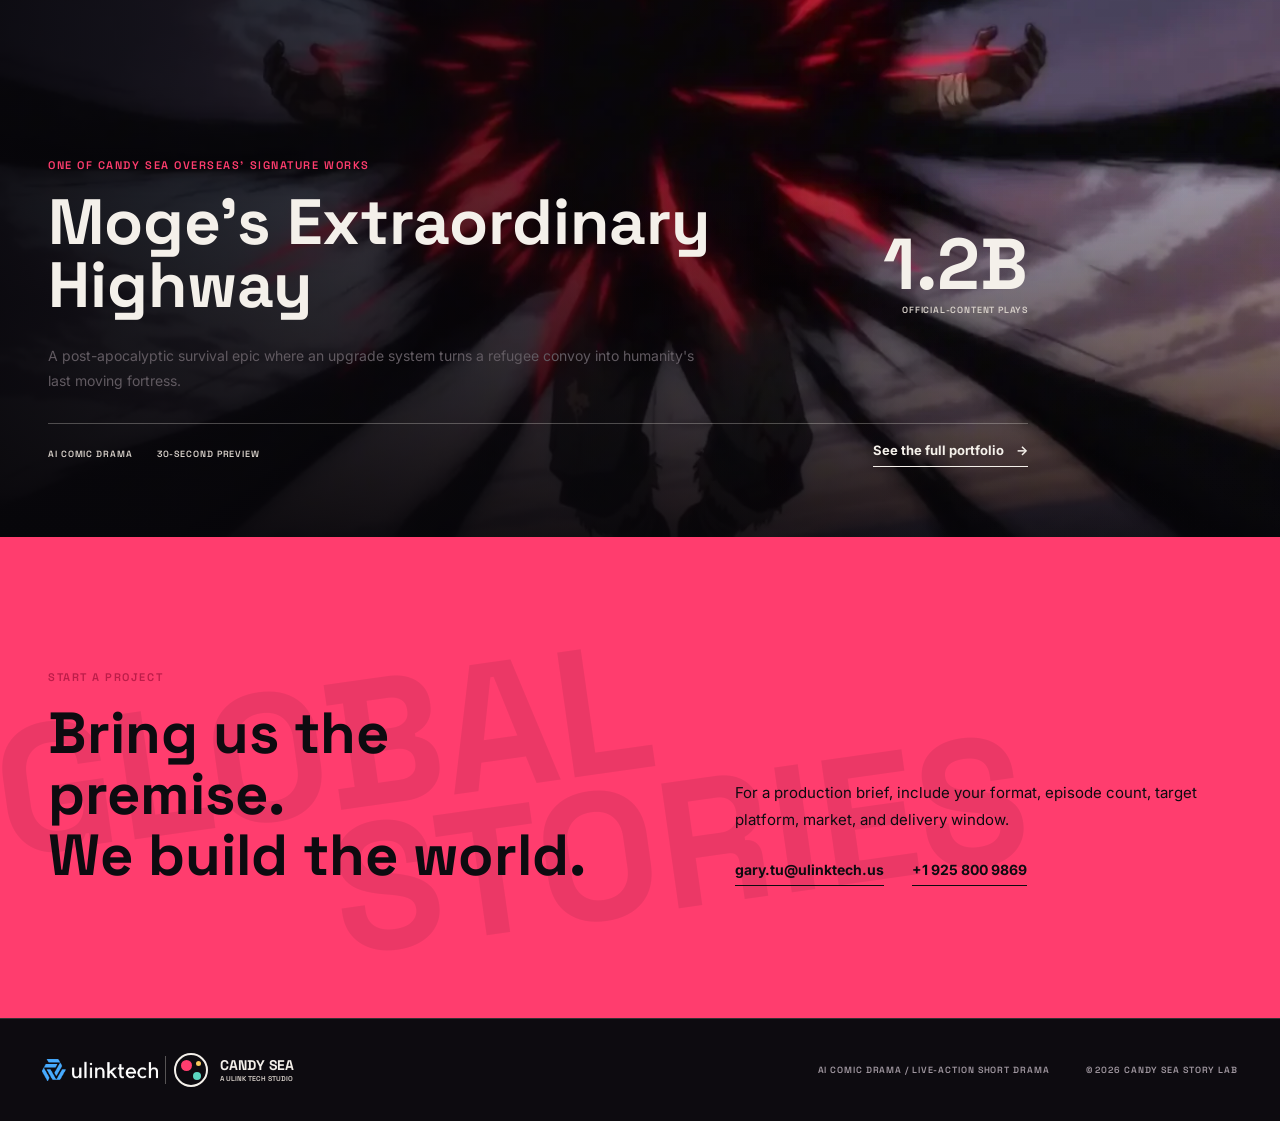
==== commit 0201dd08: "Enrich portfolio and add featured video" ====
--- a/index.html
+++ b/index.html
@@ -122,13 +122,24 @@
       </section>
 
       <section class="home-feature" aria-labelledby="feature-title">
-        <div class="feature-media reveal"><img src="assets/images/work-moge.webp" alt="Key art for Moge's Extraordinary Highway Season 2" /></div>
+        <div class="feature-media">
+          <video class="feature-video" autoplay muted loop playsinline preload="metadata" poster="assets/images/moge-signature-video-poster.webp" data-feature-video aria-describedby="feature-summary">
+            <source src="assets/videos/moge-signature-30s.mp4" type="video/mp4" />
+          </video>
+          <div class="feature-shade" aria-hidden="true"></div>
+        </div>
         <div class="feature-copy reveal">
-          <p class="eyebrow dark">MOST-WATCHED AI COMIC DRAMA</p>
-          <p class="feature-number">1.2B</p>
-          <h2 id="feature-title">Moge's Extraordinary Highway</h2>
-          <p>A post-apocalyptic survival series where an upgrade system turns a refugee convoy into humanity's last moving fortress.</p>
-          <a class="dark-link" href="work.html">See the full portfolio <span aria-hidden="true">→</span></a>
+          <p class="eyebrow">ONE OF CANDY SEA OVERSEAS' SIGNATURE WORKS</p>
+          <div class="feature-heading">
+            <h2 id="feature-title">Moge's Extraordinary Highway</h2>
+            <p class="feature-number"><strong>1.2B</strong><span>Official-content plays</span></p>
+          </div>
+          <p id="feature-summary" class="feature-summary">A post-apocalyptic survival epic where an upgrade system turns a refugee convoy into humanity's last moving fortress.</p>
+          <div class="feature-meta"><span>AI COMIC DRAMA</span><span>30-SECOND PREVIEW</span><a class="text-link" href="work.html">See the full portfolio <span aria-hidden="true">→</span></a></div>
+        </div>
+        <div class="feature-controls" aria-label="Featured video controls">
+          <button class="feature-control" type="button" data-feature-play data-playing="true" aria-label="Pause featured video" title="Pause featured video"><span class="feature-control-icon feature-play-icon" aria-hidden="true"></span><span data-feature-play-label>Pause</span></button>
+          <button class="feature-control" type="button" data-feature-sound data-muted="true" aria-label="Turn featured video sound on" title="Turn featured video sound on"><span class="feature-control-icon feature-sound-icon" aria-hidden="true"></span><span data-feature-sound-label>Sound on</span></button>
         </div>
       </section>
 
--- a/styles.css
+++ b/styles.css
@@ -141,13 +141,36 @@
 .home-credit-gallery span { color: var(--pink); font: 600 8px/1.4 "Space Grotesk", sans-serif; letter-spacing: 0.08em; }
 .home-credit-gallery strong { font-size: 12px; line-height: 1.35; }
 
-.home-feature, .flagship-work { display: grid; grid-template-columns: minmax(360px, 0.82fr) minmax(0, 1.18fr); min-height: 760px; color: var(--ink); background: var(--paper); }
-.feature-media, .flagship-poster { min-height: 760px; overflow: hidden; background: #cfc9c2; }
-.feature-media img, .flagship-poster img { height: 100%; object-fit: cover; object-position: center 22%; }
+.home-feature { position: relative; display: grid; min-height: clamp(680px, 56.25vw, 900px); overflow: hidden; isolation: isolate; background: var(--ink); }
+.flagship-work { display: grid; grid-template-columns: minmax(360px, 0.82fr) minmax(0, 1.18fr); min-height: 760px; color: var(--ink); background: var(--paper); }
+.home-feature .feature-media { position: absolute; z-index: -2; inset: 0; min-height: 0; overflow: hidden; background: var(--ink); }
+.flagship-poster { min-height: 760px; overflow: hidden; background: #cfc9c2; }
+.feature-video, .flagship-poster img { display: block; width: 100%; height: 100%; object-fit: cover; object-position: center; }
+.feature-shade { position: absolute; z-index: 1; inset: 0; background: linear-gradient(90deg, rgba(7, 6, 10, 0.9) 0%, rgba(7, 6, 10, 0.54) 45%, rgba(7, 6, 10, 0.08) 76%), linear-gradient(0deg, rgba(7, 6, 10, 0.84), transparent 52%); pointer-events: none; }
 .feature-copy, .flagship-copy { display: flex; flex-direction: column; justify-content: center; padding: 96px 9vw; }
+.home-feature .feature-copy { position: relative; z-index: 2; width: var(--section); margin-inline: auto; justify-content: flex-end; padding: 110px 0 70px; color: var(--paper); }
 .feature-number { margin: 0 0 26px; font: 700 76px/0.94 "Space Grotesk", sans-serif; }
 .feature-copy h2, .flagship-copy h2 { max-width: 720px; margin: 0; font: 700 52px/1.06 "Space Grotesk", sans-serif; }
 .feature-copy > p:last-of-type, .flagship-copy > p:not(.eyebrow):not(.feature-number) { max-width: 660px; margin: 26px 0 0; color: #615a61; line-height: 1.8; }
+.home-feature .feature-copy > .eyebrow { color: var(--pink); }
+.home-feature .feature-heading { display: flex; max-width: 980px; align-items: flex-end; justify-content: space-between; gap: 64px; }
+.home-feature .feature-heading h2 { max-width: 690px; font-size: 64px; line-height: 0.98; }
+.home-feature .feature-number { display: grid; flex: 0 0 auto; gap: 8px; margin: 0; text-align: right; }
+.home-feature .feature-number strong { font: 700 72px/0.86 "Space Grotesk", sans-serif; }
+.home-feature .feature-number span { color: var(--paper-soft); font: 600 9px/1.4 "Space Grotesk", sans-serif; letter-spacing: 0.09em; text-transform: uppercase; }
+.home-feature .feature-summary { max-width: 650px; margin: 24px 0 0; color: rgba(244, 240, 234, 0.82); font-size: 14px; line-height: 1.75; }
+.feature-meta { display: flex; max-width: 980px; align-items: center; gap: 24px; margin-top: 30px; padding-top: 18px; border-top: 1px solid rgba(244, 240, 234, 0.28); }
+.feature-meta > span { color: var(--paper-soft); font: 600 9px/1.3 "Space Grotesk", sans-serif; letter-spacing: 0.1em; }
+.feature-meta .text-link { margin: 0 0 0 auto; }
+.feature-controls { position: absolute; z-index: 3; top: 42px; right: 42px; display: flex; gap: 8px; }
+.feature-control { display: inline-flex; min-width: 112px; height: 44px; align-items: center; justify-content: center; gap: 10px; padding: 0 14px; color: var(--paper); border: 1px solid rgba(244, 240, 234, 0.42); border-radius: 4px; background: rgba(13, 11, 16, 0.58); cursor: pointer; backdrop-filter: blur(12px); font: 600 10px "Space Grotesk", sans-serif; }
+.feature-control:hover { border-color: var(--paper); background: rgba(13, 11, 16, 0.78); }
+.feature-control-icon { position: relative; display: block; width: 14px; height: 14px; flex: 0 0 14px; }
+.feature-play-icon::before { content: ""; position: absolute; top: 2px; left: 3px; border-top: 5px solid transparent; border-bottom: 5px solid transparent; border-left: 8px solid currentColor; }
+[data-feature-play][data-playing="true"] .feature-play-icon::before { top: 2px; left: 2px; width: 10px; height: 10px; border: 0; background: linear-gradient(90deg, currentColor 0 3px, transparent 3px 7px, currentColor 7px 10px); }
+.feature-sound-icon::before { content: ""; position: absolute; top: 5px; left: 1px; width: 5px; height: 5px; background: currentColor; }
+.feature-sound-icon::after { content: ""; position: absolute; top: 2px; left: 5px; width: 7px; height: 10px; border: 1px solid currentColor; border-block-color: transparent; border-left: 0; border-radius: 0 50% 50% 0; }
+[data-feature-sound][data-muted="true"] .feature-sound-icon::after { top: 3px; left: 7px; width: 1px; height: 9px; border: 0; border-radius: 0; background: currentColor; transform: rotate(45deg); }
 
 .contact { position: relative; overflow: hidden; padding: 132px 0; color: var(--ink); background: var(--pink); }
 .contact-visual { position: absolute; inset: 0; display: grid; align-content: center; opacity: 0.08; transform: rotate(-8deg); pointer-events: none; }
@@ -189,7 +212,7 @@
 .division-grid p { margin: 0; color: #615a61; font-size: 12px; line-height: 1.65; }
 
 .service-formats { padding-block: 138px; }
-.service-formats > .section-heading, .portfolio-section > .section-heading, .legacy-work > .section-heading { display: grid; grid-template-columns: 0.52fr 1.48fr; gap: 72px; }
+.service-formats > .section-heading, .portfolio-section > .section-heading { display: grid; grid-template-columns: 0.52fr 1.48fr; gap: 72px; }
 .dual-format { display: grid; grid-template-columns: repeat(2, minmax(0, 1fr)); gap: 70px; margin-top: 82px; }
 .format-detail { padding-top: 26px; border-top: 1px solid var(--line); }
 .format-detail > span { color: var(--pink); font: 600 10px "Space Grotesk", sans-serif; letter-spacing: 0.12em; }
@@ -245,6 +268,19 @@
 .poster-card h3 { min-height: 84px; margin: 0; font: 700 24px/1.16 "Space Grotesk", sans-serif; }
 .poster-card p { min-height: 92px; margin: 18px 0 0; color: #615a61; font-size: 13px; line-height: 1.7; }
 .poster-card a { display: inline-block; margin-top: 22px; padding-bottom: 7px; border-bottom: 1px solid currentColor; font-size: 12px; font-weight: 700; }
+
+.ai-chart-band { padding-block: 132px; color: var(--ink); background: var(--paper); }
+.ai-chart-head { display: grid; grid-template-columns: 0.42fr 1fr 0.7fr; gap: 54px; align-items: start; }
+.ai-chart-head h2 { margin: 0; font: 700 52px/1.06 "Space Grotesk", sans-serif; }
+.ai-chart-head > p:last-child { margin: 0; color: #615a61; font-size: 14px; line-height: 1.8; }
+.ai-chart-evidence { margin: 72px 0 0; overflow: hidden; border-radius: 6px; background: var(--ink); }
+.ai-chart-evidence img { aspect-ratio: 16 / 9; object-fit: cover; }
+.ai-chart-list { display: grid; grid-template-columns: repeat(5, minmax(0, 1fr)); margin: 38px 0 0; padding: 0; list-style: none; border-top: 1px solid var(--dark-line); }
+.ai-chart-list li { min-width: 0; padding: 22px 20px 0 0; border-right: 1px solid var(--dark-line); }
+.ai-chart-list li:not(:first-child) { padding-left: 20px; }
+.ai-chart-list li:last-child { border-right: 0; }
+.ai-chart-list span { display: block; color: #bc1d49; font: 600 9px/1.4 "Space Grotesk", sans-serif; letter-spacing: 0.08em; }
+.ai-chart-list strong { display: block; margin-top: 12px; font: 700 16px/1.3 "Space Grotesk", sans-serif; }
 
 .live-action-work { padding-block: 138px; }
 .live-action-head { display: grid; grid-template-columns: 0.42fr 1fr 0.7fr; gap: 54px; align-items: start; }
@@ -258,6 +294,16 @@
 .live-action-card strong { display: block; min-height: 58px; margin: 18px 0 12px; font: 700 28px/1.05 "Space Grotesk", sans-serif; }
 .live-action-card h3 { min-height: 50px; margin: 0; font: 700 20px/1.2 "Space Grotesk", sans-serif; }
 .live-action-card p { min-height: 112px; margin: 16px 0 0; color: #615a61; font-size: 12px; line-height: 1.7; }
+.live-proof-heading { display: grid; grid-template-columns: 0.42fr 1.58fr; gap: 54px; margin-top: 106px; padding-top: 32px; border-top: 1px solid var(--line); }
+.live-proof-heading h3 { max-width: 780px; margin: 0; font: 700 34px/1.12 "Space Grotesk", sans-serif; }
+.live-proof-grid { display: grid; grid-template-columns: repeat(3, minmax(0, 1fr)); gap: 26px; margin-top: 48px; }
+.live-proof-card { overflow: hidden; background: var(--ink-soft); border-radius: 6px; }
+.live-proof-card > img { aspect-ratio: 2 / 3; object-fit: cover; object-position: top center; }
+.live-proof-card > div { padding: 26px; }
+.live-proof-card span { color: var(--pink); font: 600 9px/1.4 "Space Grotesk", sans-serif; letter-spacing: 0.08em; }
+.live-proof-card strong { display: block; min-height: 50px; margin: 18px 0 12px; color: var(--mint); font: 700 22px/1.12 "Space Grotesk", sans-serif; }
+.live-proof-card h3 { min-height: 58px; margin: 0; font: 700 22px/1.2 "Space Grotesk", sans-serif; }
+.live-proof-card p { min-height: 72px; margin: 16px 0 0; color: var(--muted); font-size: 12px; line-height: 1.7; }
 .live-action-work > .source-note { color: var(--muted); }
 
 .slate-band { padding: 132px 0; color: var(--ink); background: var(--gold); }
@@ -267,15 +313,6 @@
 .slate-row span { font: 600 10px "Space Grotesk", sans-serif; text-transform: uppercase; }
 .slate-row h3 { margin: 0; font-size: 17px; }
 .slate-row p { margin: 0; color: #5b5150; font-size: 12px; }
-
-.legacy-work { padding-block: 138px; }
-.legacy-grid { margin-top: 80px; border-top: 1px solid var(--line); }
-.legacy-item { display: grid; grid-template-columns: 320px 1fr; gap: 40px; padding: 32px 0; border-bottom: 1px solid var(--line); }
-.legacy-item img { height: 190px; object-fit: cover; }
-.legacy-item span { color: var(--pink); font: 600 9px "Space Grotesk", sans-serif; letter-spacing: 0.1em; }
-.legacy-item h3 { margin: 15px 0 8px; font: 700 30px/1 "Space Grotesk", sans-serif; }
-.legacy-item strong { color: var(--mint); font: 700 18px "Space Grotesk", sans-serif; }
-.legacy-item p { max-width: 660px; margin: 14px 0 0; color: var(--muted); font-size: 13px; line-height: 1.7; }
 
 .company-profile { display: grid; grid-template-columns: 0.82fr 1.18fr; gap: 92px; padding-block: 138px; }
 .profile-copy > p { margin: 0; color: var(--paper-soft); font-size: 17px; line-height: 1.9; }
@@ -350,18 +387,28 @@
   .hero h1 { font-size: 78px; }
   .hero-copy { width: calc(100% - 48px); }
   .section-heading h2, .proof-intro h2, .outcome-head h2, .leaders-head h2 { font-size: 48px; }
-  .proof-intro, .home-leadership-head, .service-formats > .section-heading, .portfolio-section > .section-heading, .legacy-work > .section-heading, .studio-section > .section-heading, .outcome-head, .live-action-head, .leaders-head { grid-template-columns: 1fr; gap: 24px; }
+  .proof-intro, .home-leadership-head, .service-formats > .section-heading, .portfolio-section > .section-heading, .studio-section > .section-heading, .outcome-head, .ai-chart-head, .live-action-head, .leaders-head { grid-template-columns: 1fr; gap: 24px; }
   .home-leader-grid, .service-company-layout, .pipeline, .capability-layout, .slate-layout, .company-profile { grid-template-columns: 1fr; gap: 64px; }
   .service-company-copy, .company-facts, .division-grid { grid-column: auto; }
   .division-grid { grid-template-columns: repeat(3, minmax(0, 1fr)); }
-  .home-feature, .flagship-work { grid-template-columns: 0.9fr 1.1fr; min-height: 650px; }
-  .feature-media, .flagship-poster { min-height: 650px; }
-  .feature-copy, .flagship-copy { padding: 70px 48px; }
+  .home-feature { min-height: 650px; }
+  .flagship-work { grid-template-columns: 0.9fr 1.1fr; min-height: 650px; }
+  .flagship-poster { min-height: 650px; }
+  .flagship-copy { padding: 70px 48px; }
+  .home-feature .feature-copy { padding-block: 90px 52px; }
+  .home-feature .feature-heading { max-width: 720px; }
+  .home-feature .feature-heading h2 { font-size: 48px; }
+  .home-feature .feature-number strong { font-size: 58px; }
+  .feature-controls { top: 24px; right: 24px; }
   .feature-number { font-size: 58px; }
   .feature-copy h2, .flagship-copy h2 { font-size: 42px; }
   .poster-grid { grid-template-columns: repeat(2, minmax(0, 1fr)); }
   .poster-card:last-child { grid-column: 1 / -1; width: calc(50% - 15px); }
   .live-action-grid { grid-template-columns: repeat(2, minmax(0, 1fr)); }
+  .ai-chart-list { grid-template-columns: repeat(2, minmax(0, 1fr)); }
+  .ai-chart-list li { padding: 22px 20px 22px 0; border-bottom: 1px solid var(--dark-line); }
+  .ai-chart-list li:nth-child(even) { padding-left: 20px; border-right: 0; }
+  .ai-chart-list li:last-child { padding-left: 0; }
   .outcome-grid { grid-template-columns: repeat(2, minmax(0, 1fr)); }
   .outcome-grid article:nth-child(2) { border-right: 0; }
   .outcome-grid article:nth-child(n+3) { margin-top: 28px; }
@@ -389,24 +436,42 @@
   .hero-caption { right: 18px; bottom: 16px; left: 18px; text-align: center; }
   .hero-video-toggle { left: 18px; bottom: 58px; }
   .section-heading h2, .proof-intro h2, .outcome-head h2, .leaders-head h2, .contact-copy h2 { font-size: 38px; }
-  .proof-band, .home-leadership, .service-company, .service-formats, .pipeline, .capability-band, .portfolio-section, .live-action-work, .slate-band, .legacy-work, .company-profile, .leaders, .org-band { padding-block: 96px; }
+  .proof-band, .home-leadership, .service-company, .service-formats, .pipeline, .capability-band, .portfolio-section, .ai-chart-band, .live-action-work, .slate-band, .company-profile, .leaders, .org-band { padding-block: 96px; }
   .stat-grid { grid-template-columns: 1fr; margin-top: 48px; }
   .stat, .stat:nth-child(2), .stat:last-child { padding: 24px 0; border-right: 0; border-bottom: 1px solid var(--dark-line); }
   .stat strong { font-size: 48px; }
-  .home-leadership-head h2, .live-action-head h2 { font-size: 38px; }
+  .home-leadership-head h2, .ai-chart-head h2, .live-action-head h2 { font-size: 38px; }
   .home-leader-intro { grid-template-columns: 110px 1fr; }
   .home-leader-intro img { height: 148px; }
   .home-credit-list li { grid-template-columns: 1fr; gap: 7px; }
-  .home-feature, .flagship-work { grid-template-columns: 1fr; min-height: 0; }
-  .feature-media, .flagship-poster { min-height: 72svh; }
-  .feature-copy, .flagship-copy { padding: 70px 18px; }
+  .home-feature { min-height: 0; overflow: visible; background: var(--ink-soft); }
+  .flagship-work { grid-template-columns: 1fr; min-height: 0; }
+  .home-feature .feature-media { position: relative; z-index: auto; inset: auto; aspect-ratio: 16 / 9; min-height: 0; }
+  .flagship-poster { min-height: 72svh; }
+  .flagship-copy { padding: 70px 18px; }
+  .home-feature .feature-copy { width: var(--section); padding: 38px 0 54px; }
+  .home-feature .feature-heading { display: grid; gap: 24px; }
+  .home-feature .feature-heading h2 { font-size: 36px; line-height: 1.02; }
+  .home-feature .feature-number { text-align: left; }
+  .home-feature .feature-number strong { font-size: 52px; }
+  .home-feature .feature-summary { margin-top: 22px; }
+  .feature-meta { flex-wrap: wrap; gap: 14px 20px; }
+  .feature-meta .text-link { width: 100%; margin: 10px 0 0; }
+  .feature-controls { top: calc(56.25vw - 60px); right: 18px; bottom: auto; }
+  .feature-control { min-width: 104px; height: 40px; }
   .feature-number { font-size: 48px; }
   .feature-copy h2, .flagship-copy h2 { font-size: 36px; }
-  .dual-format, .poster-grid, .live-action-grid, .company-facts, .division-grid { grid-template-columns: 1fr; }
+  .dual-format, .poster-grid, .live-action-grid, .live-proof-grid, .company-facts, .division-grid { grid-template-columns: 1fr; }
   .poster-card:last-child { grid-column: auto; width: auto; }
   .company-facts article, .company-facts article:not(:first-child) { padding: 24px 0; border-right: 0; border-bottom: 1px solid var(--dark-line); }
   .division-grid article { min-height: 0; }
   .live-action-card strong, .live-action-card h3, .live-action-card p { min-height: 0; }
+  .ai-chart-evidence { margin-top: 48px; }
+  .ai-chart-list { grid-template-columns: 1fr; }
+  .ai-chart-list li, .ai-chart-list li:not(:first-child), .ai-chart-list li:nth-child(even), .ai-chart-list li:last-child { padding: 20px 0; border-right: 0; border-bottom: 1px solid var(--dark-line); }
+  .live-proof-heading { grid-template-columns: 1fr; gap: 16px; margin-top: 78px; }
+  .live-proof-heading h3 { font-size: 28px; }
+  .live-proof-card strong, .live-proof-card h3, .live-proof-card p { min-height: 0; }
   .contact { padding-block: 92px; }
   .contact-inner { grid-template-columns: 1fr; gap: 52px; }
   .contact-visual span { font-size: 76px; }
@@ -425,8 +490,6 @@
   .work-facts { grid-template-columns: 1fr; }
   .work-facts div { padding-block: 13px; border-bottom: 1px solid var(--dark-line); }
   .slate-row { grid-template-columns: 1fr; gap: 8px; }
-  .legacy-item { grid-template-columns: 1fr; gap: 24px; }
-  .legacy-item img { height: 220px; }
   .profile-copy dl div { grid-template-columns: 1fr; gap: 8px; }
   .leader-profile, .leader-profile.reverse { grid-template-columns: 1fr; gap: 38px; }
   .leader-profile.reverse .leader-portrait, .leader-profile.reverse .leader-biography { order: initial; }
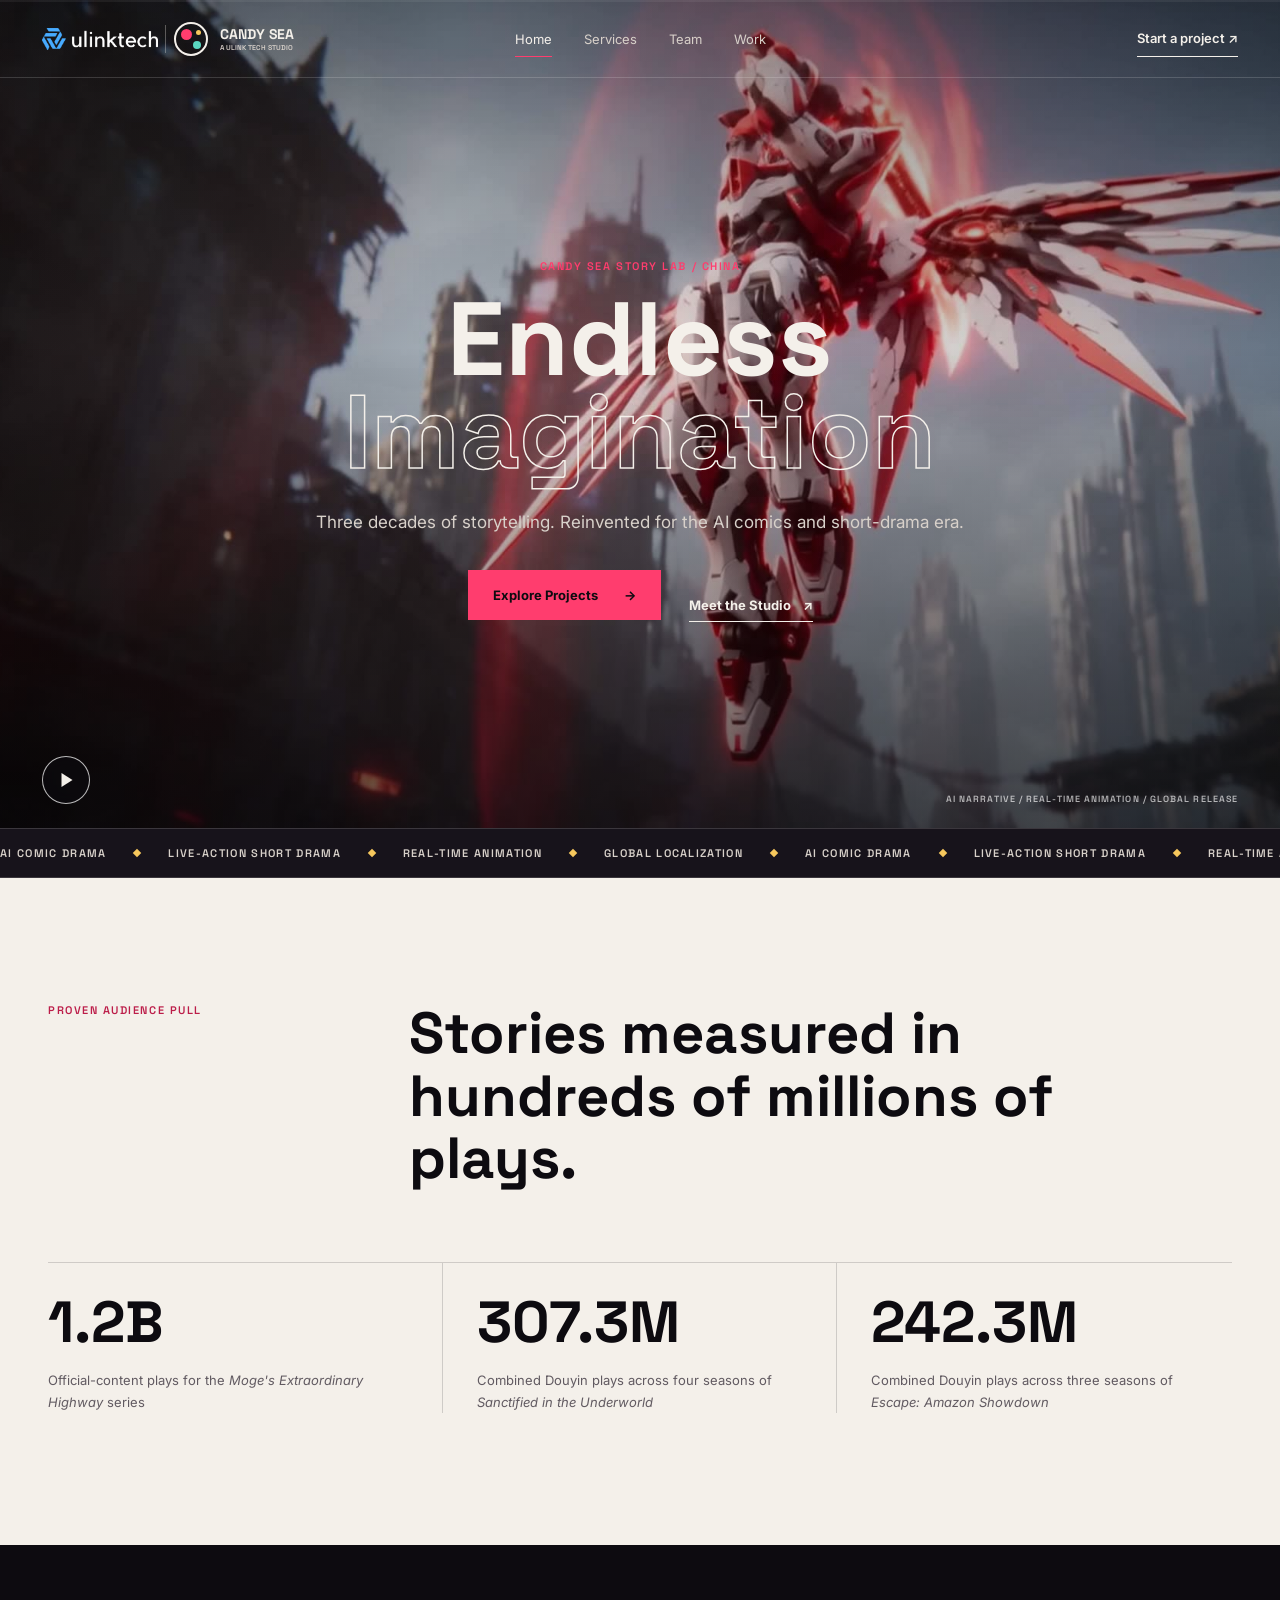
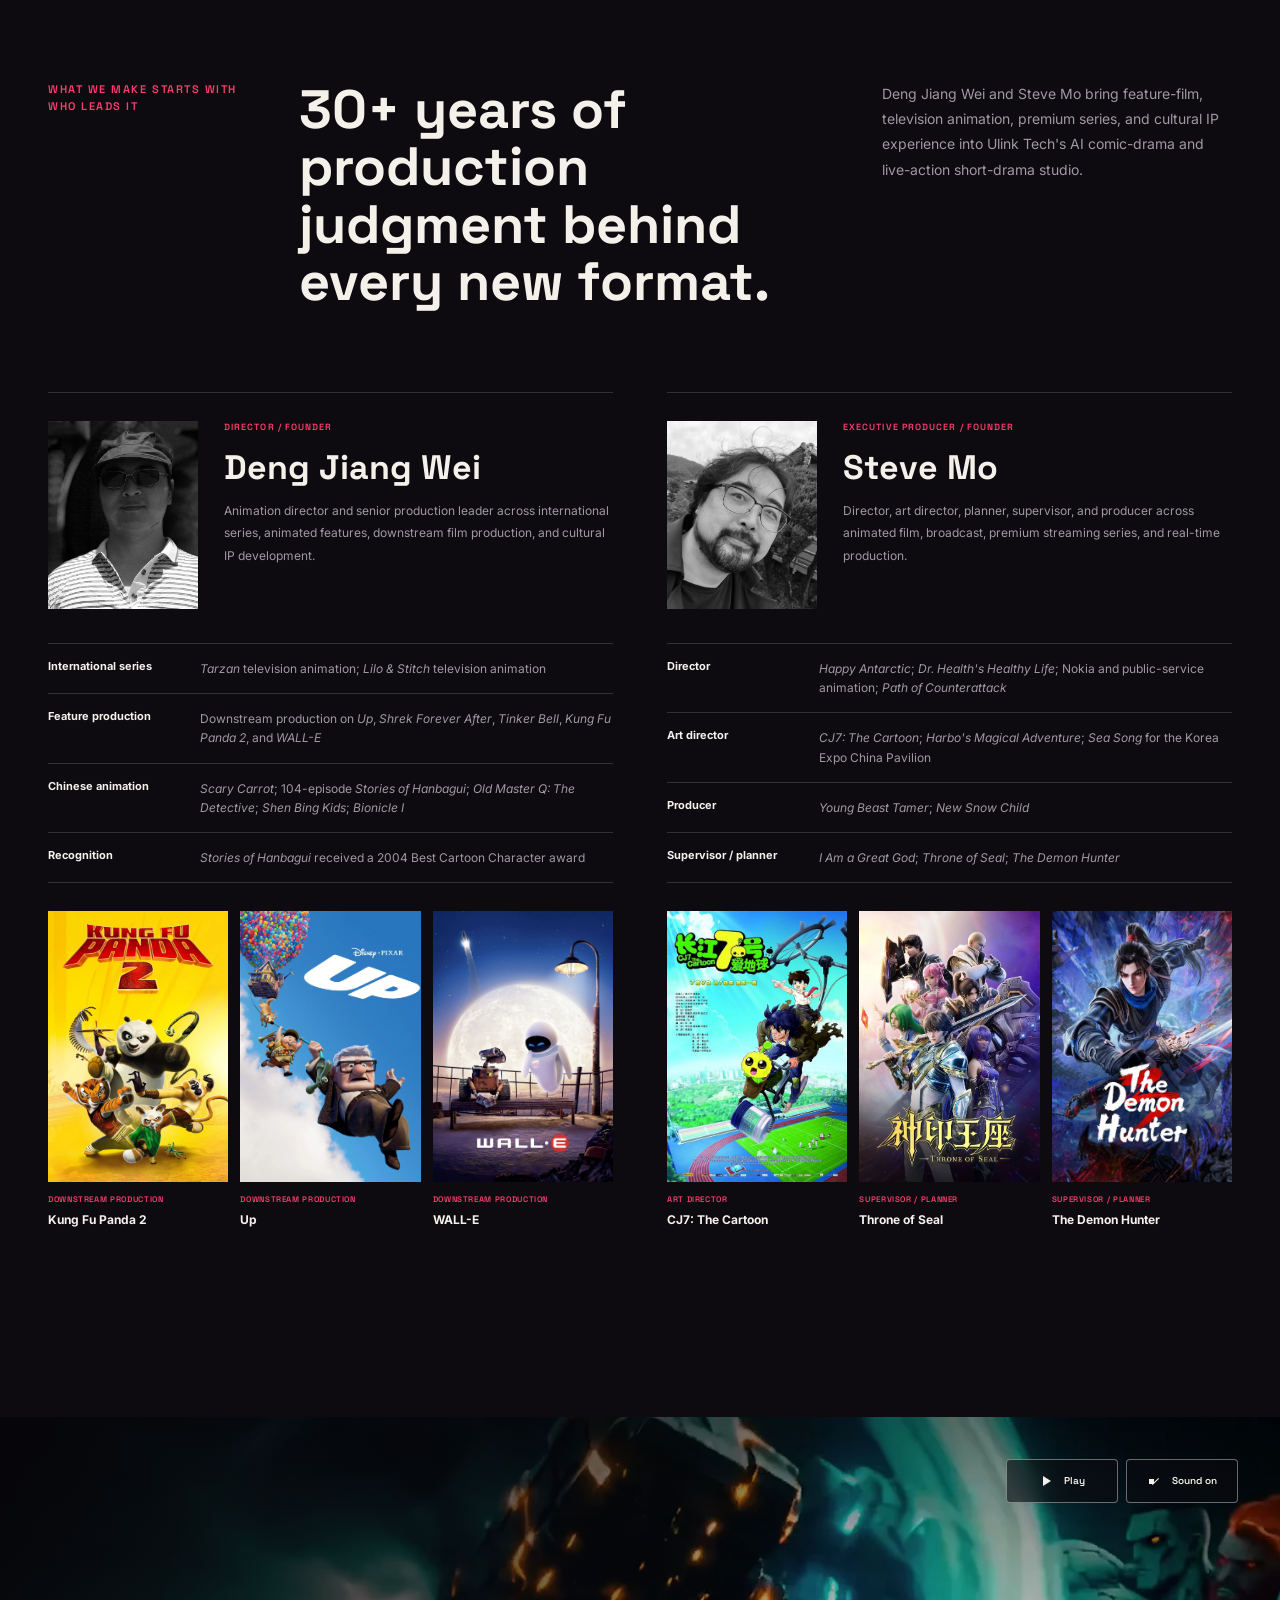
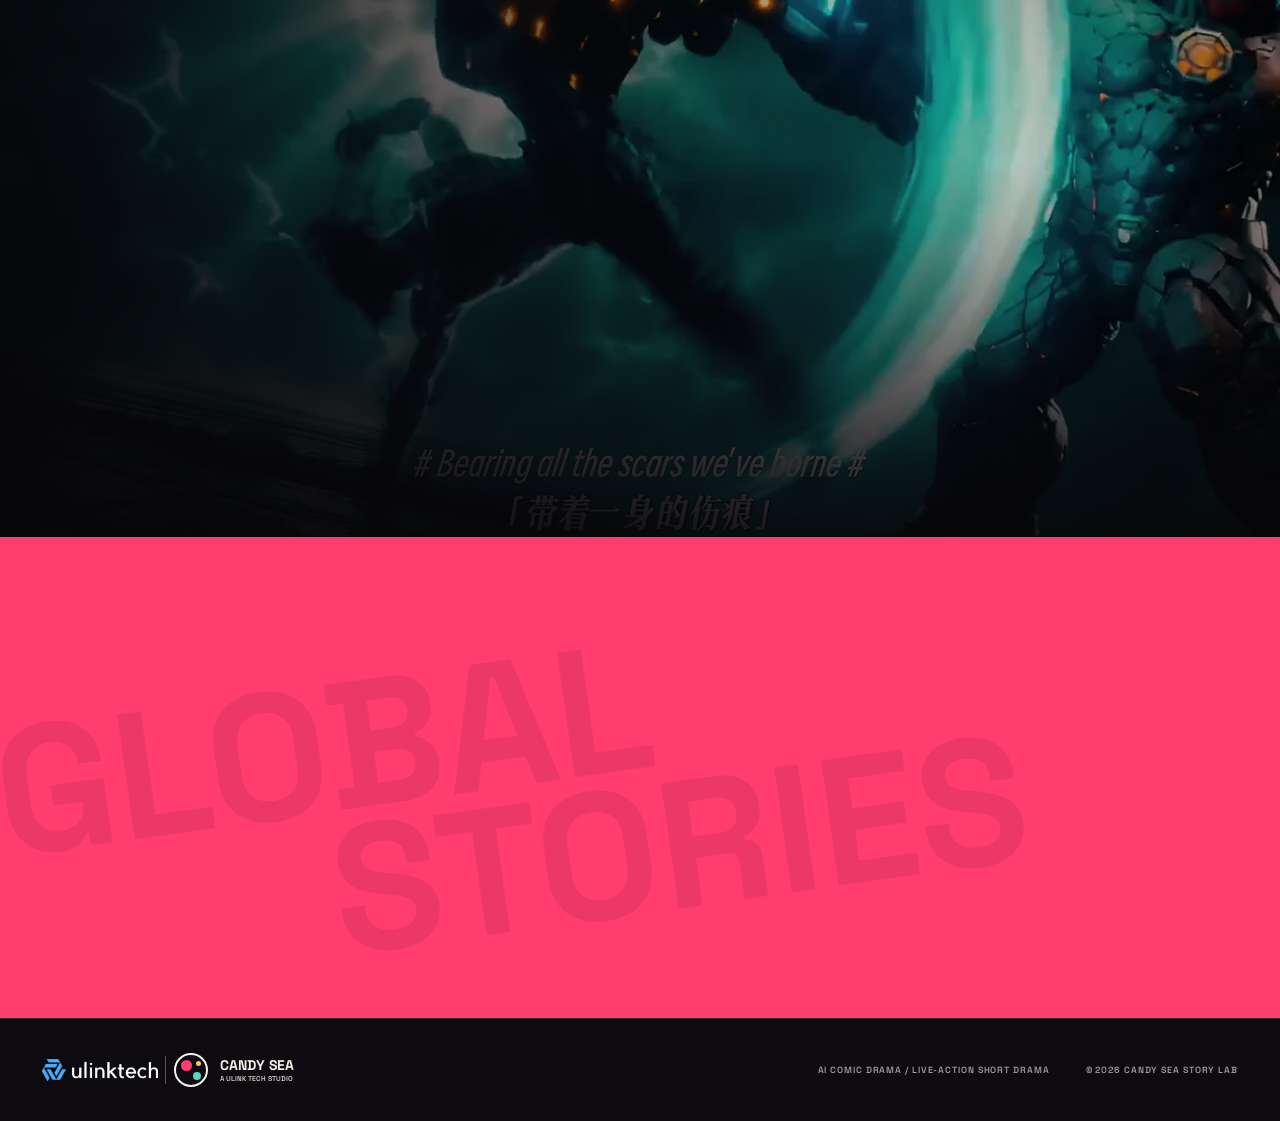
==== commit 83a881f8: "Refresh site copy and featured video" ====
--- a/index.html
+++ b/index.html
@@ -47,11 +47,11 @@
         <button class="hero-video-toggle" type="button" aria-label="Pause showreel" data-video-toggle data-playing="true"></button>
         <div class="hero-copy">
           <p class="eyebrow reveal">CANDY SEA STORY LAB / CHINA</p>
-          <h1 id="hero-title" class="reveal">Boundless<br /><span>Explore</span></h1>
-          <p class="hero-lead reveal">A leading Chinese studio for AI comic dramas and live-action short dramas, backed by more than 30 years of content-production experience.</p>
+          <h1 id="hero-title" class="reveal">Endless<br /><span>Imagination</span></h1>
+          <p class="hero-lead reveal">Three decades of storytelling. Reinvented for the AI comics and short-drama era.</p>
           <div class="hero-actions reveal">
-            <a class="primary-button" href="work.html">Explore our work <span aria-hidden="true">→</span></a>
-            <a class="text-link" href="services.html">How we produce <span aria-hidden="true">↗</span></a>
+            <a class="primary-button" href="work.html">Explore Projects <span aria-hidden="true">→</span></a>
+            <a class="text-link" href="services.html">Meet the Studio <span aria-hidden="true">↗</span></a>
           </div>
         </div>
         <p class="hero-caption">AI NARRATIVE / REAL-TIME ANIMATION / GLOBAL RELEASE</p>
@@ -123,8 +123,8 @@
 
       <section class="home-feature" aria-labelledby="feature-title">
         <div class="feature-media">
-          <video class="feature-video" autoplay muted loop playsinline preload="metadata" poster="assets/images/moge-signature-video-poster.webp" data-feature-video aria-describedby="feature-summary">
-            <source src="assets/videos/moge-signature-30s.mp4" type="video/mp4" />
+          <video class="feature-video" autoplay muted loop playsinline preload="metadata" poster="assets/images/moge-signature-video-poster-28s.webp" data-feature-video aria-describedby="feature-summary">
+            <source src="assets/videos/moge-signature-28s.mp4" type="video/mp4" />
           </video>
           <div class="feature-shade" aria-hidden="true"></div>
         </div>
@@ -135,7 +135,7 @@
             <p class="feature-number"><strong>1.2B</strong><span>Official-content plays</span></p>
           </div>
           <p id="feature-summary" class="feature-summary">A post-apocalyptic survival epic where an upgrade system turns a refugee convoy into humanity's last moving fortress.</p>
-          <div class="feature-meta"><span>AI COMIC DRAMA</span><span>30-SECOND PREVIEW</span><a class="text-link" href="work.html">See the full portfolio <span aria-hidden="true">→</span></a></div>
+          <div class="feature-meta"><span>AI COMIC DRAMA</span><span>FEATURED PREVIEW</span><a class="text-link" href="work.html">See the full portfolio <span aria-hidden="true">→</span></a></div>
         </div>
         <div class="feature-controls" aria-label="Featured video controls">
           <button class="feature-control" type="button" data-feature-play data-playing="true" aria-label="Pause featured video" title="Pause featured video"><span class="feature-control-icon feature-play-icon" aria-hidden="true"></span><span data-feature-play-label>Pause</span></button>
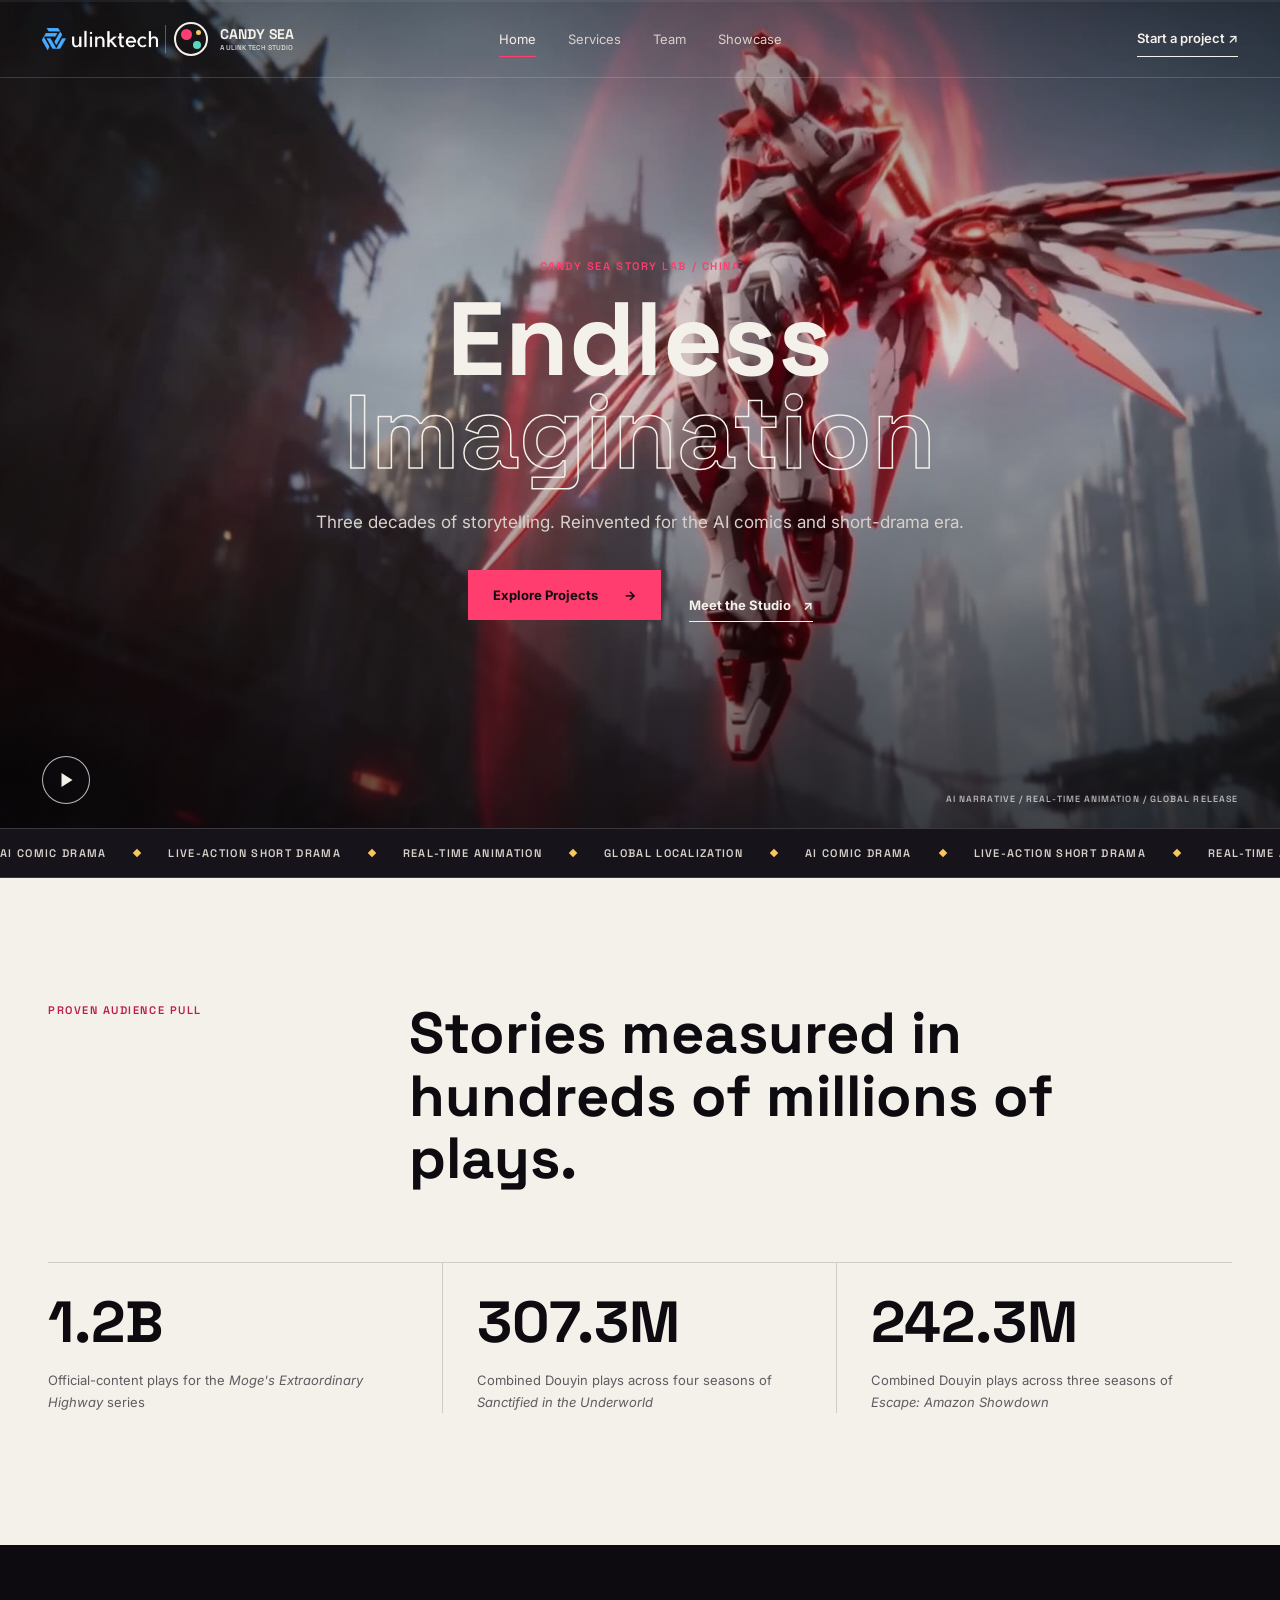
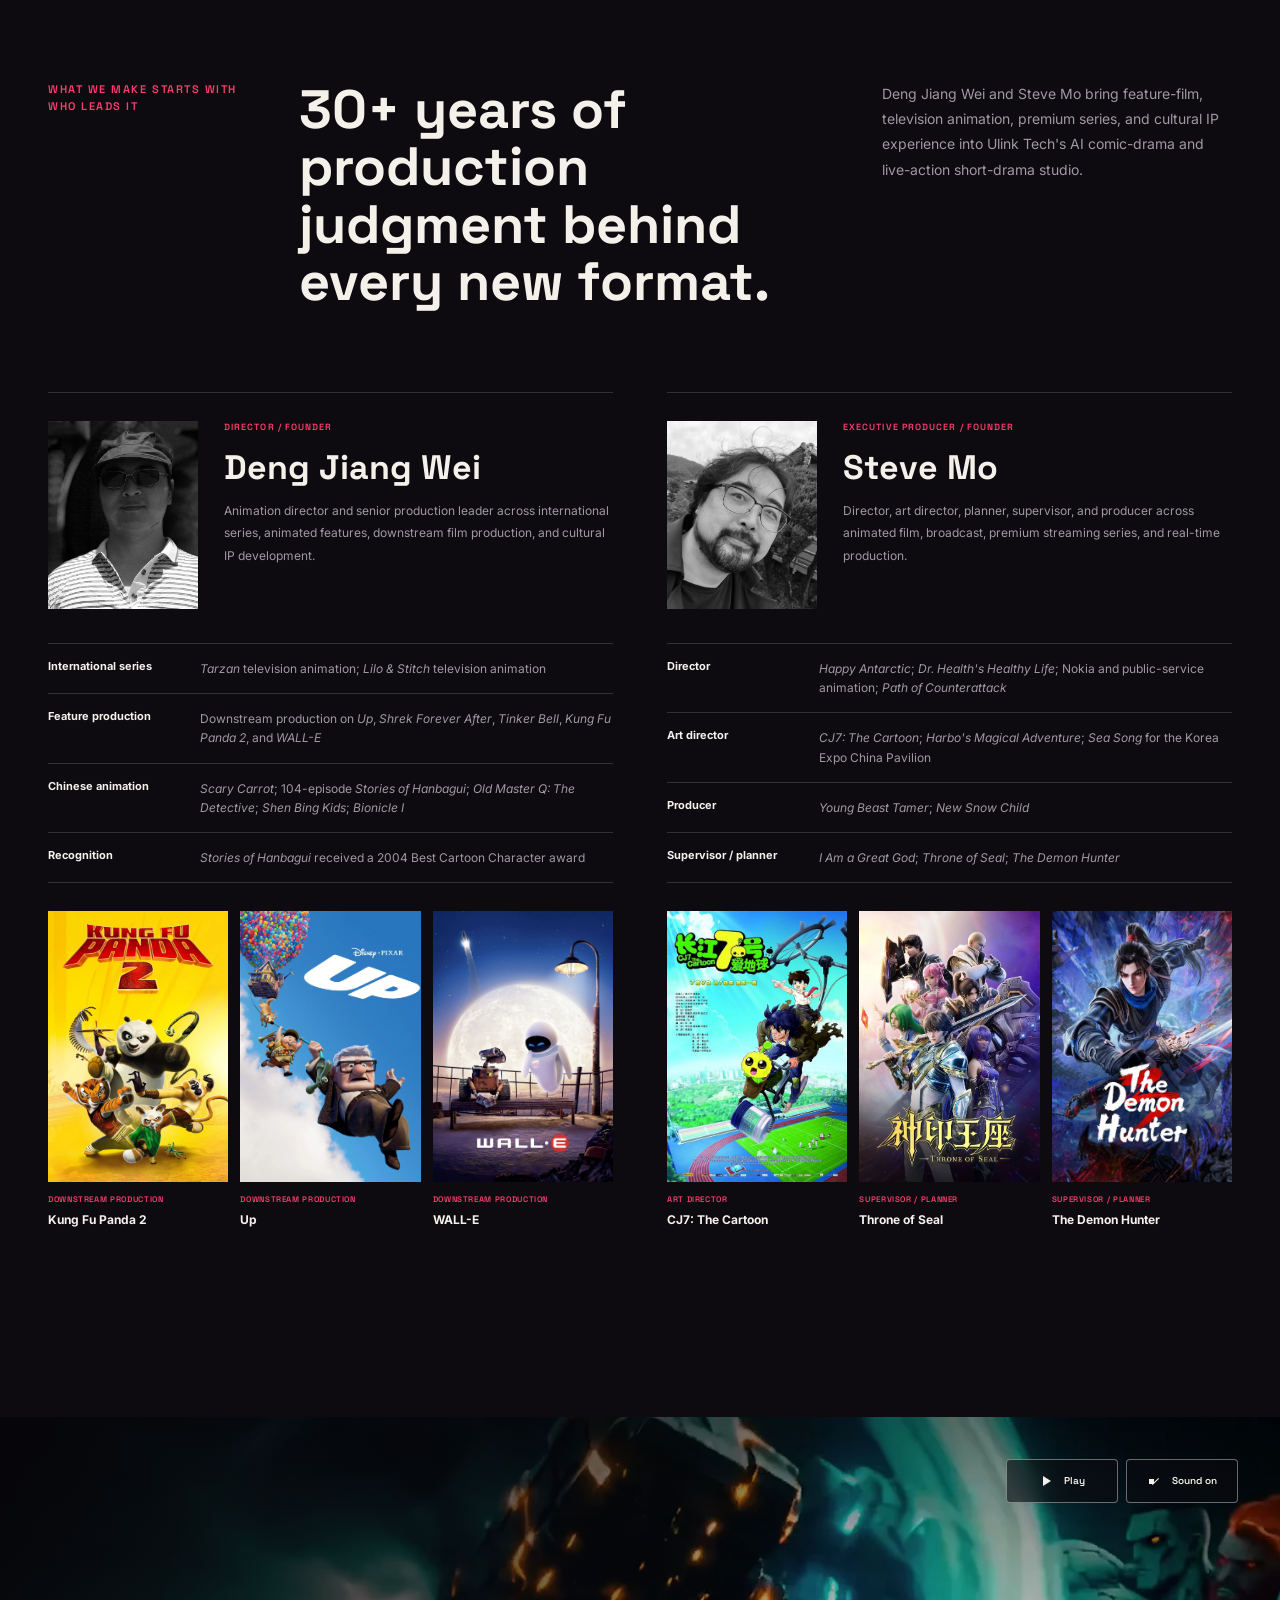
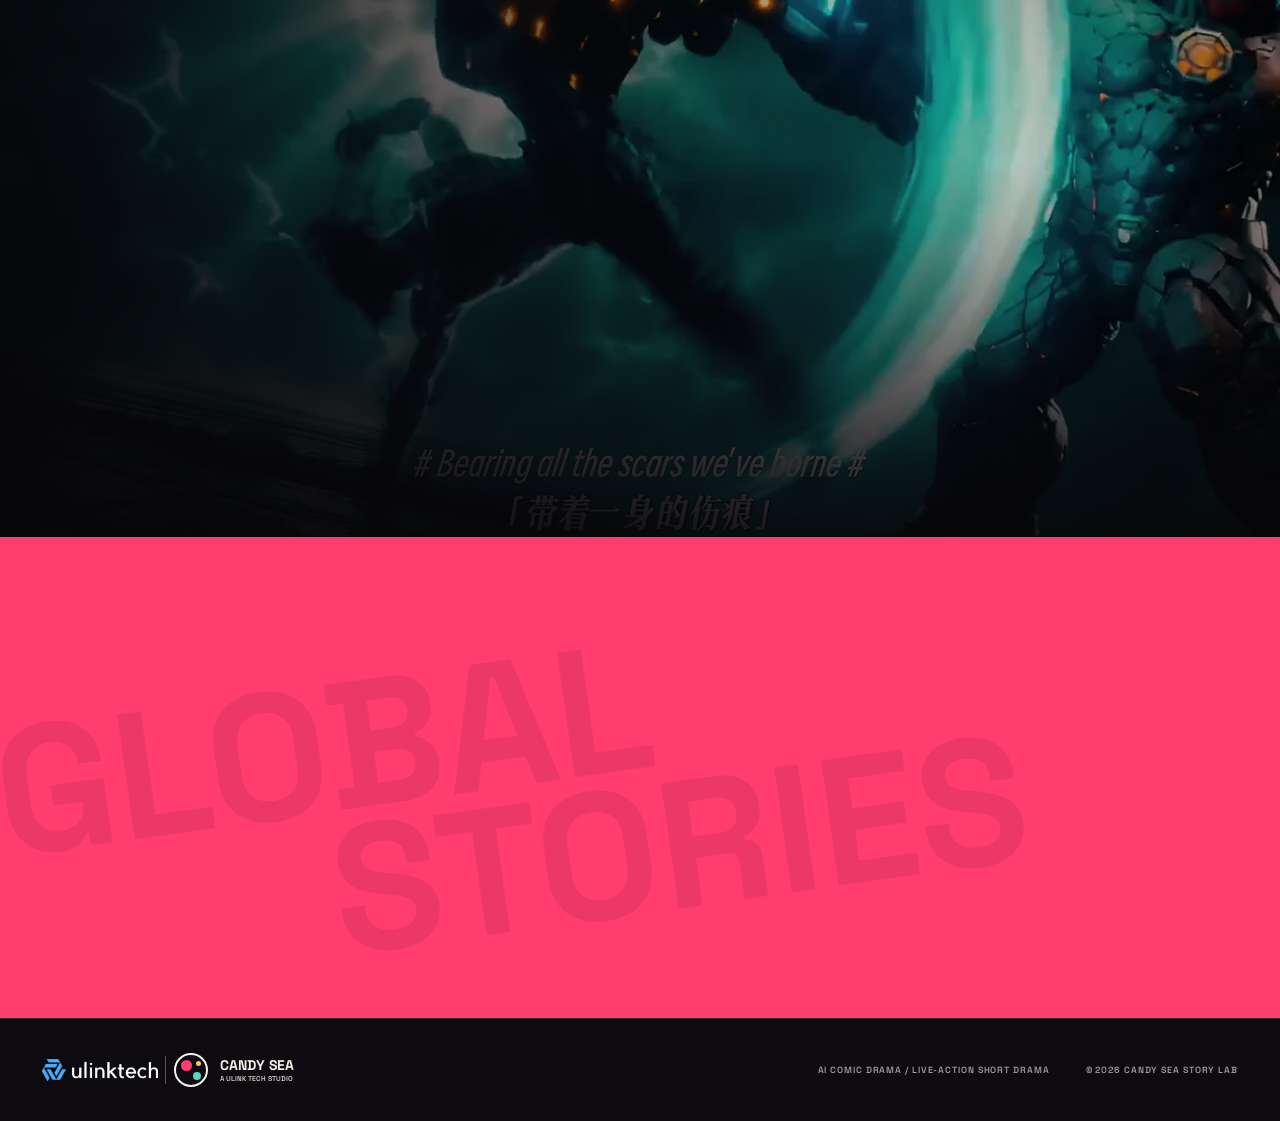
==== commit 20865a13: "Rename work page to showcase" ====
--- a/index.html
+++ b/index.html
@@ -24,7 +24,7 @@
         <a href="index.html" aria-current="page">Home</a>
         <a href="services.html">Services</a>
         <a href="about.html">Team</a>
-        <a href="work.html">Work</a>
+        <a href="work.html">Showcase</a>
       </nav>
       <a class="header-cta" href="#contact">Start a project <span aria-hidden="true">↗</span></a>
       <button class="menu-toggle" type="button" aria-label="Open navigation" aria-expanded="false"><span></span><span></span></button>
@@ -34,7 +34,7 @@
       <a href="index.html" aria-current="page">Home</a>
       <a href="services.html">Services</a>
       <a href="about.html">Team</a>
-      <a href="work.html">Work</a>
+      <a href="work.html">Showcase</a>
       <a href="#contact">Start a project</a>
     </nav>
 
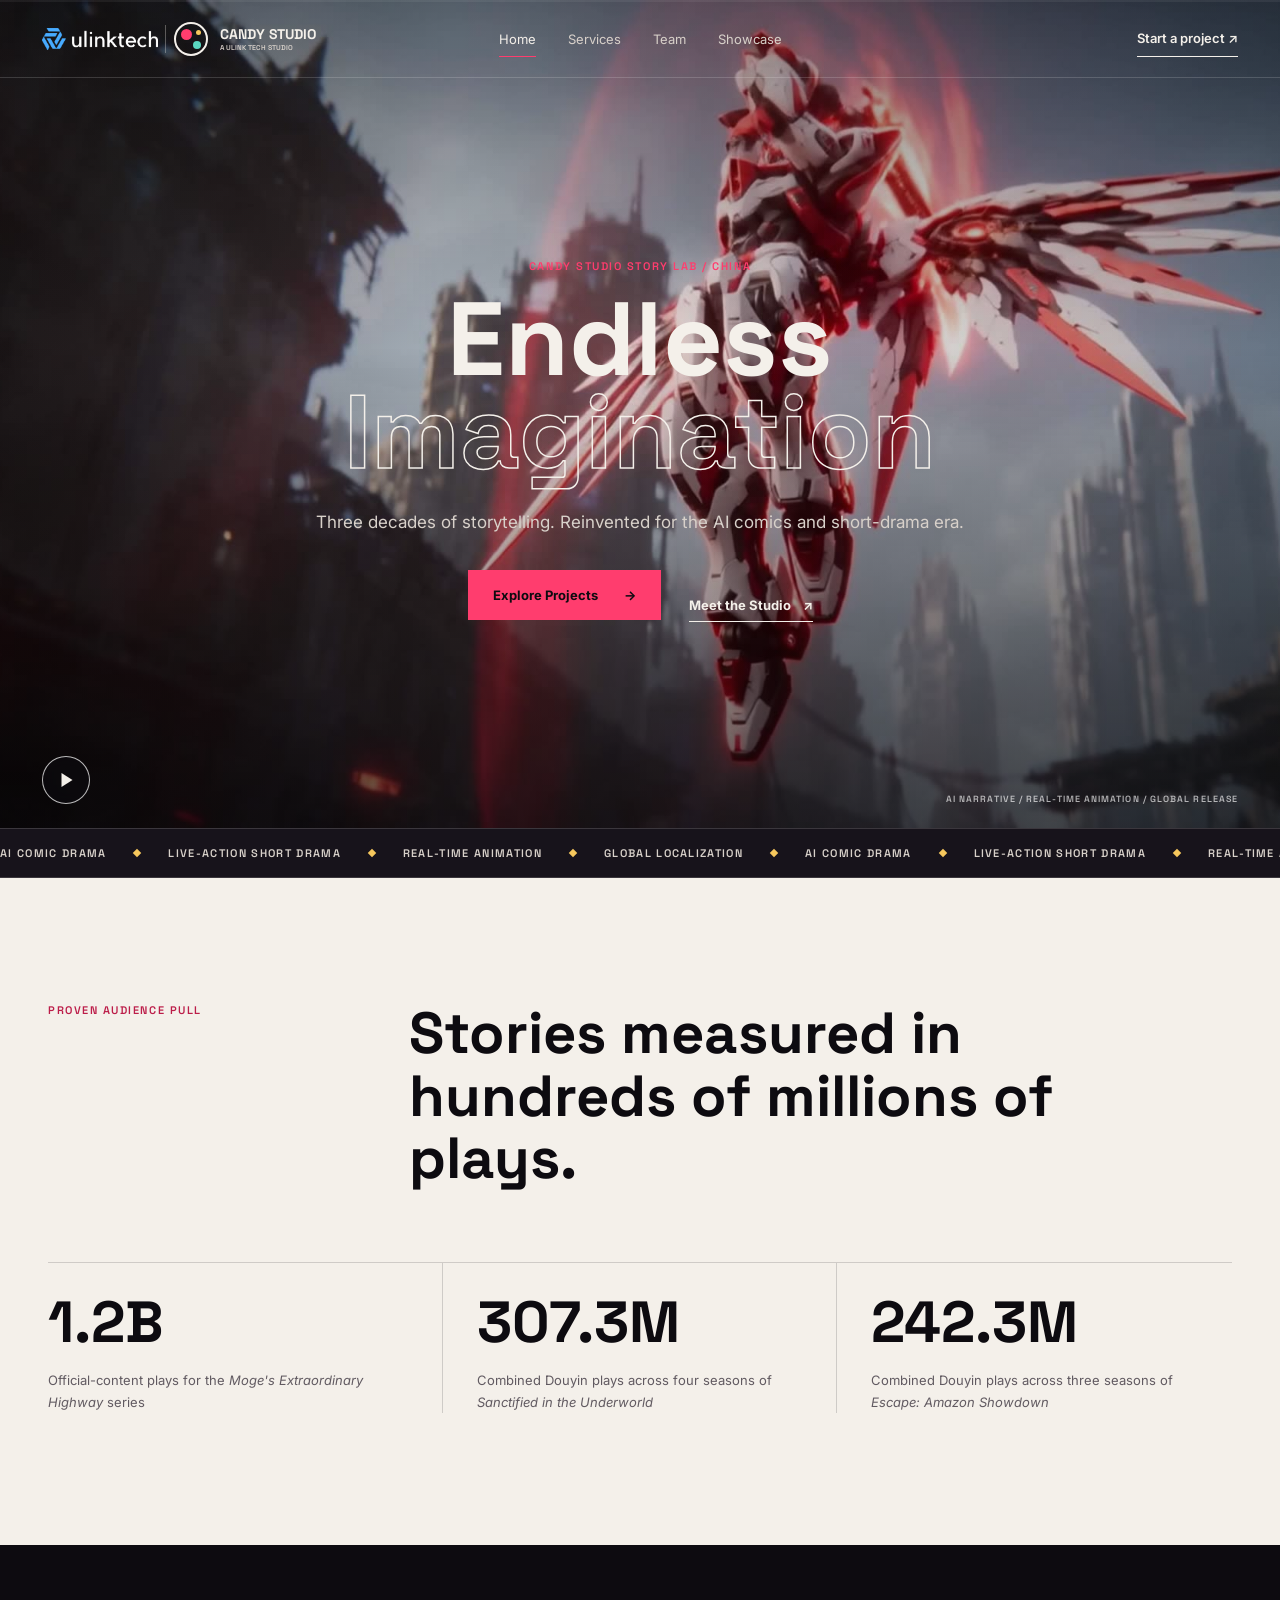
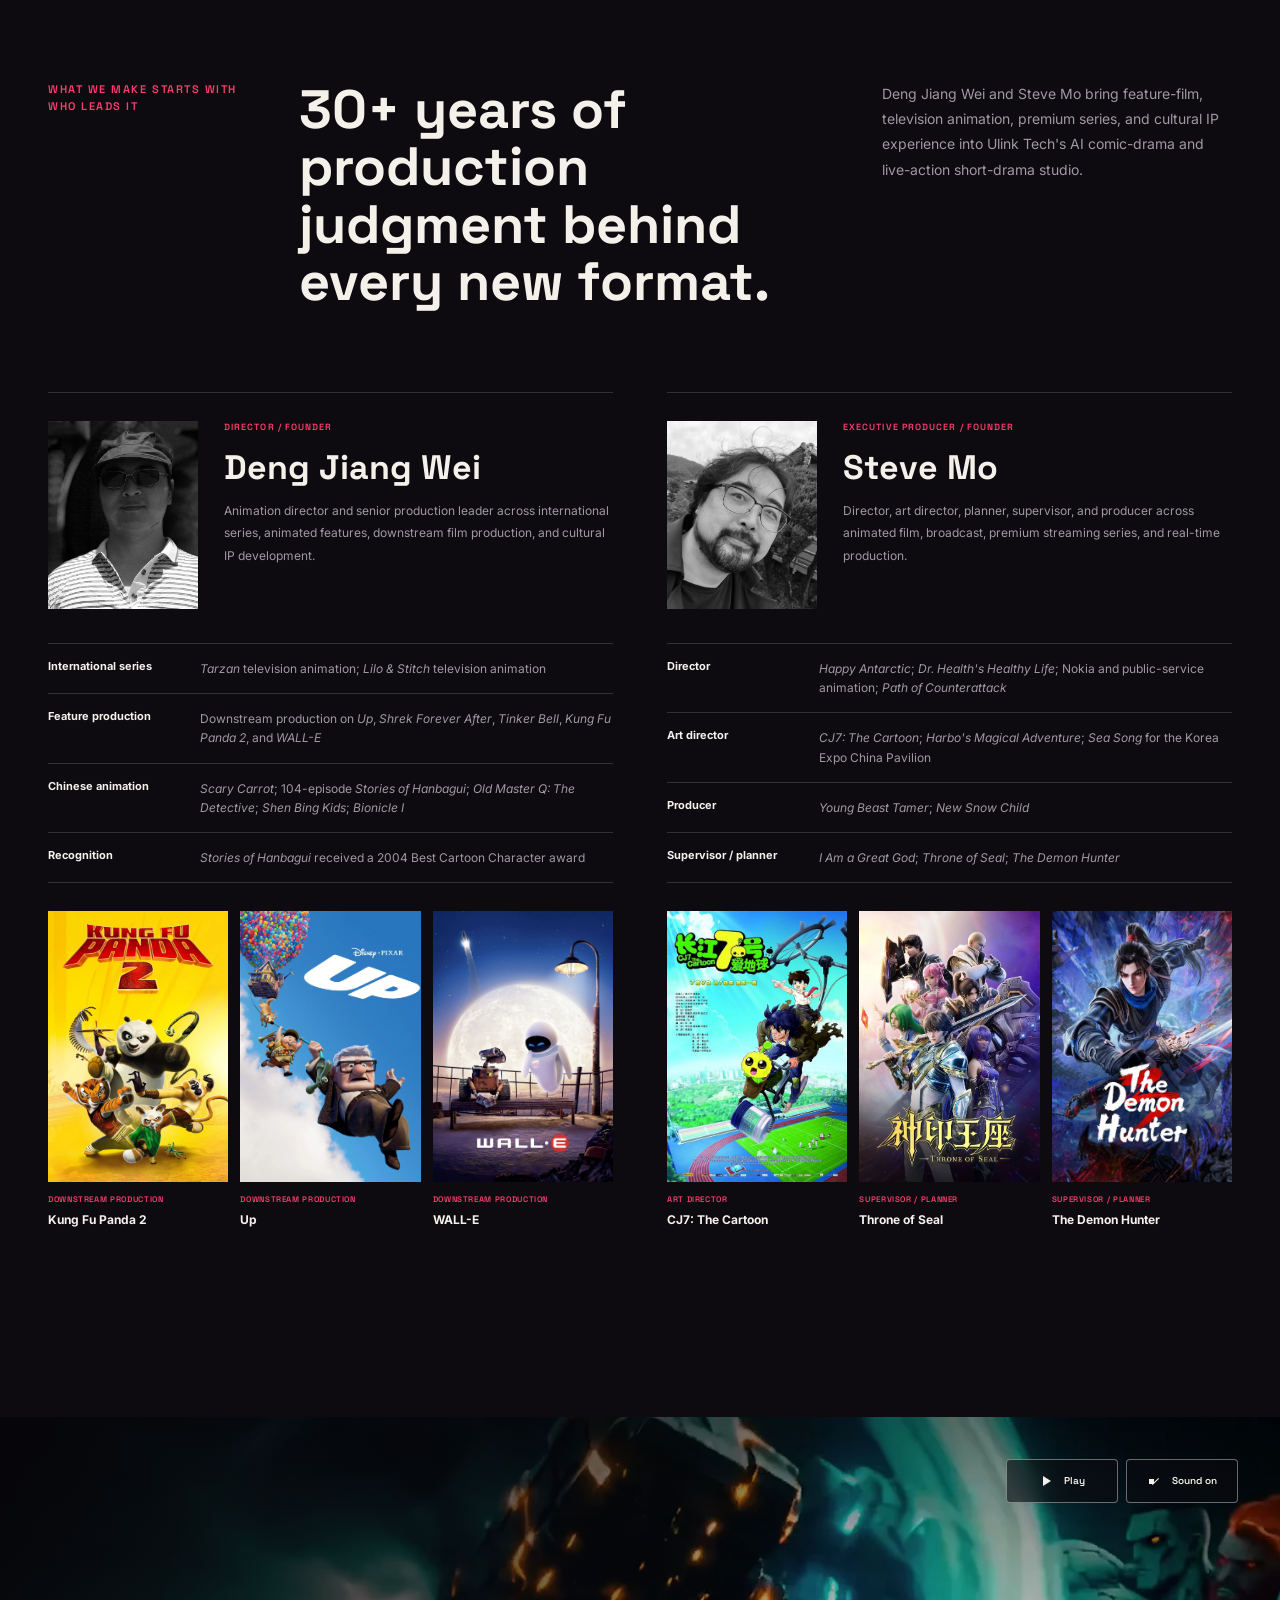
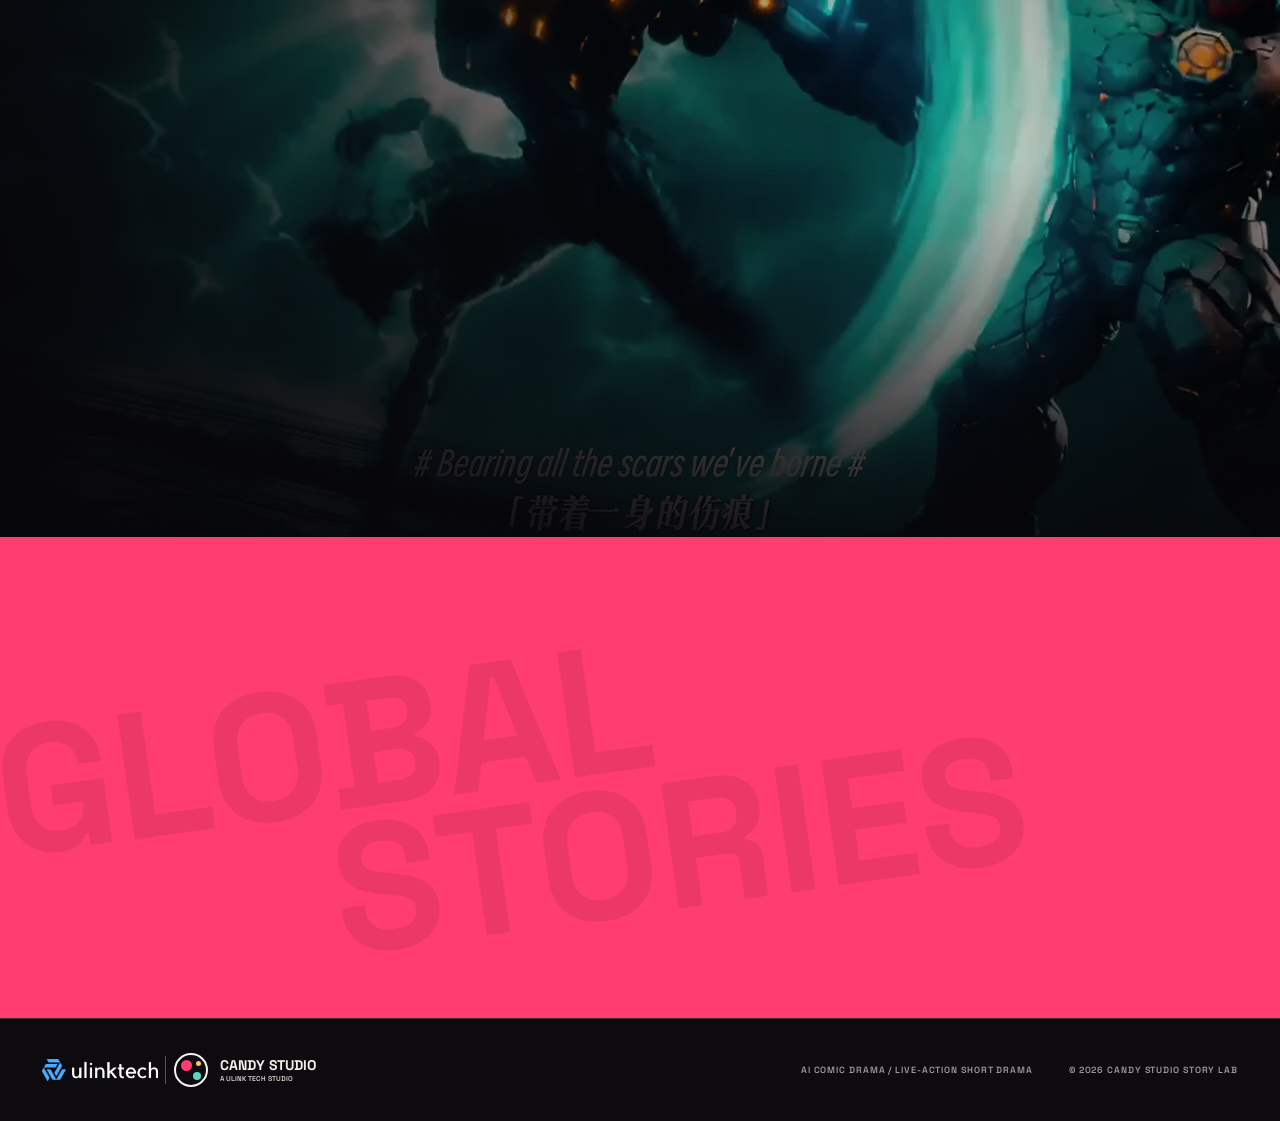
==== commit 1921cdab: "Update studio website copy" ====
--- a/index.html
+++ b/index.html
@@ -3,8 +3,8 @@
   <head>
     <meta charset="UTF-8" />
     <meta name="viewport" content="width=device-width, initial-scale=1.0" />
-    <meta name="description" content="Candy Sea is a leading Chinese studio for AI comic dramas, live-action short dramas, and global content production." />
-    <title>Candy Sea Story Lab | AI Comic & Short Drama Studio</title>
+    <meta name="description" content="Candy Studio is a leading Chinese studio for AI comic dramas, live-action short dramas, and global content production." />
+    <title>Candy Studio Story Lab | AI Comic & Short Drama Studio</title>
     <link rel="icon" href="data:," />
     <link rel="preconnect" href="https://fonts.googleapis.com" />
     <link rel="preconnect" href="https://fonts.gstatic.com" crossorigin />
@@ -16,9 +16,9 @@
     <div class="scroll-progress" aria-hidden="true"><span></span></div>
 
     <header class="site-header" data-header>
-      <a class="brand" href="index.html" aria-label="Ulink Tech, Candy Sea Story Lab home">
+      <a class="brand" href="index.html" aria-label="Ulink Tech, Candy Studio Story Lab home">
         <span class="brand-mark" aria-hidden="true"><span></span></span>
-        <span class="brand-copy"><strong>CANDY SEA</strong><small>A ULINK TECH STUDIO</small></span>
+        <span class="brand-copy"><strong>CANDY STUDIO</strong><small>A ULINK TECH STUDIO</small></span>
       </a>
       <nav class="desktop-nav" aria-label="Primary navigation">
         <a href="index.html" aria-current="page">Home</a>
@@ -46,7 +46,7 @@
         <div class="hero-shade" aria-hidden="true"></div>
         <button class="hero-video-toggle" type="button" aria-label="Pause showreel" data-video-toggle data-playing="true"></button>
         <div class="hero-copy">
-          <p class="eyebrow reveal">CANDY SEA STORY LAB / CHINA</p>
+          <p class="eyebrow reveal">CANDY STUDIO STORY LAB / CHINA</p>
           <h1 id="hero-title" class="reveal">Endless<br /><span>Imagination</span></h1>
           <p class="hero-lead reveal">Three decades of storytelling. Reinvented for the AI comics and short-drama era.</p>
           <div class="hero-actions reveal">
@@ -129,7 +129,7 @@
           <div class="feature-shade" aria-hidden="true"></div>
         </div>
         <div class="feature-copy reveal">
-          <p class="eyebrow">ONE OF CANDY SEA OVERSEAS' SIGNATURE WORKS</p>
+          <p class="eyebrow">ONE OF CANDY STUDIO OVERSEAS' SIGNATURE WORKS</p>
           <div class="feature-heading">
             <h2 id="feature-title">Moge's Extraordinary Highway</h2>
             <p class="feature-number"><strong>1.2B</strong><span>Official-content plays</span></p>
@@ -159,9 +159,9 @@
     </main>
 
     <footer class="site-footer">
-      <a class="brand" href="index.html" aria-label="Ulink Tech, Candy Sea Story Lab home"><span class="brand-mark" aria-hidden="true"><span></span></span><span class="brand-copy"><strong>CANDY SEA</strong><small>A ULINK TECH STUDIO</small></span></a>
+      <a class="brand" href="index.html" aria-label="Ulink Tech, Candy Studio Story Lab home"><span class="brand-mark" aria-hidden="true"><span></span></span><span class="brand-copy"><strong>CANDY STUDIO</strong><small>A ULINK TECH STUDIO</small></span></a>
       <p>AI COMIC DRAMA / LIVE-ACTION SHORT DRAMA</p>
-      <p>© 2026 CANDY SEA STORY LAB</p>
+      <p>© 2026 CANDY STUDIO STORY LAB</p>
     </footer>
     <script src="app.js"></script>
   </body>
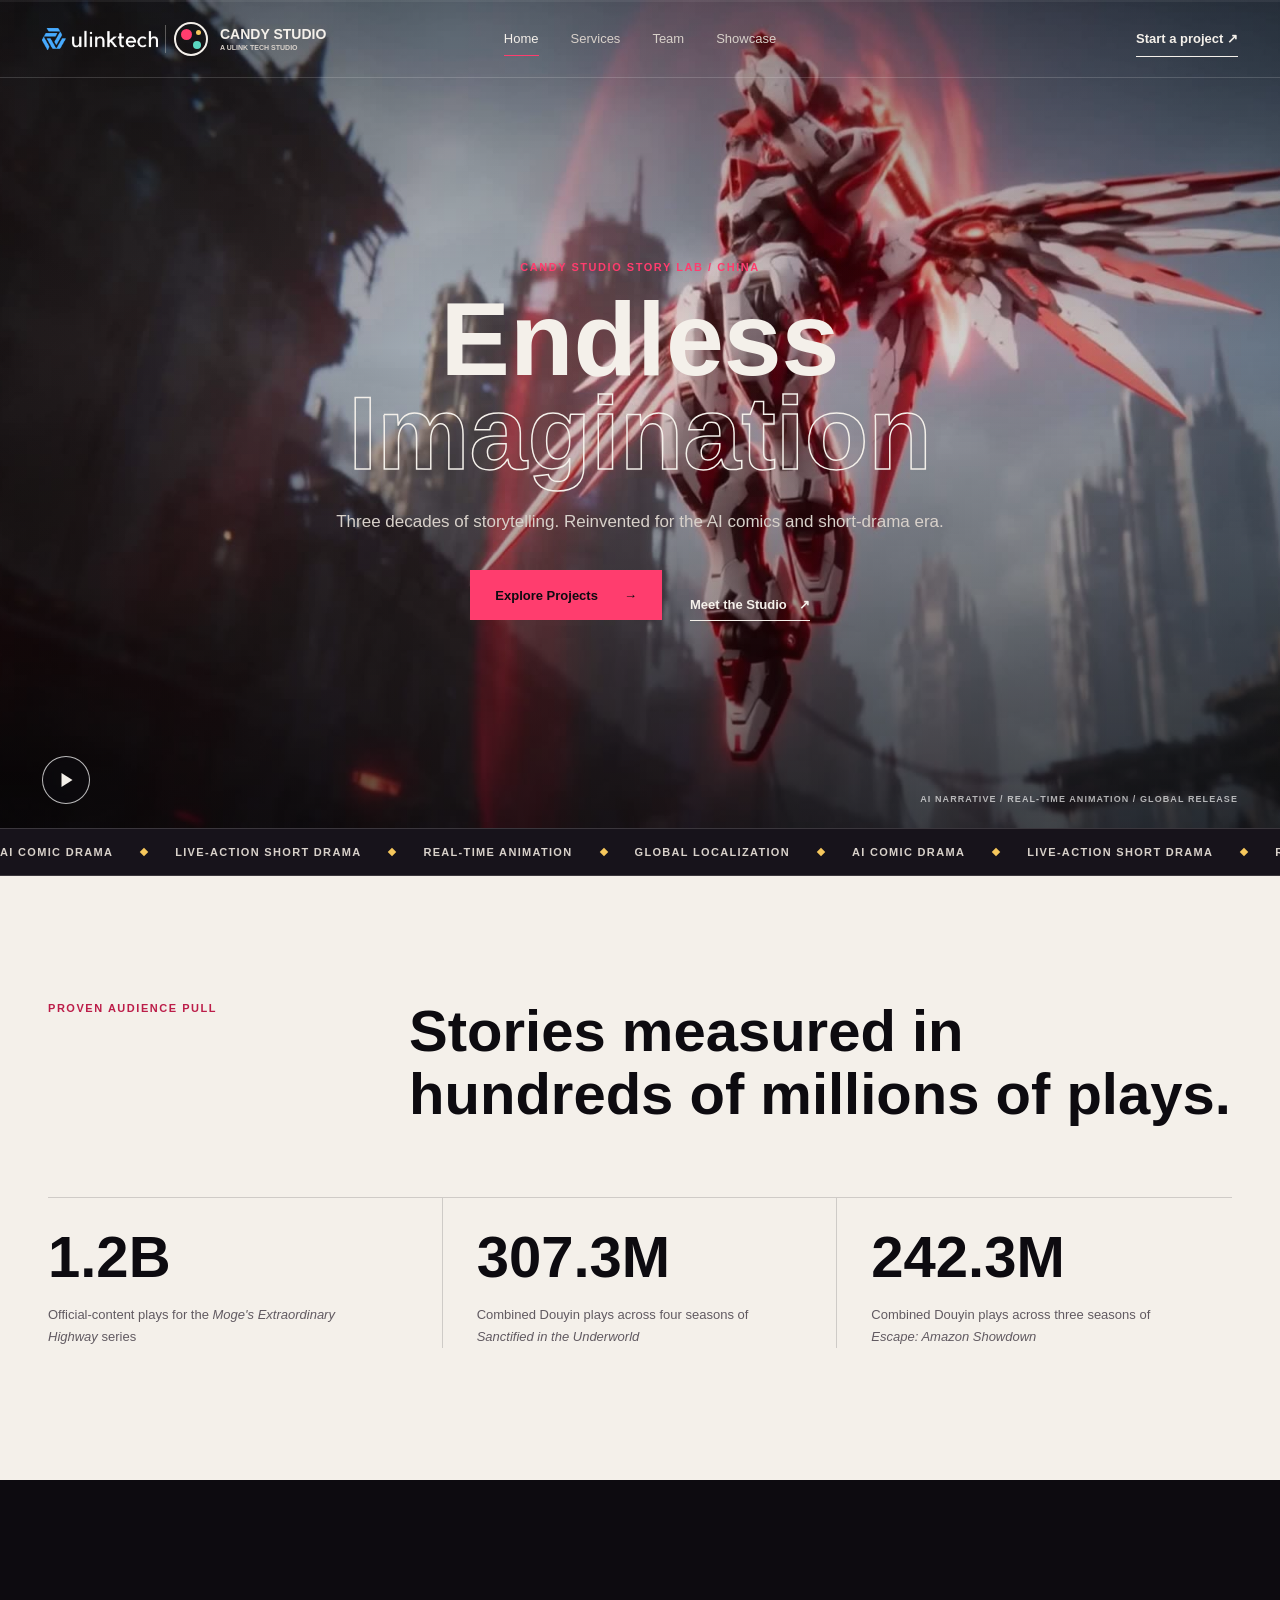
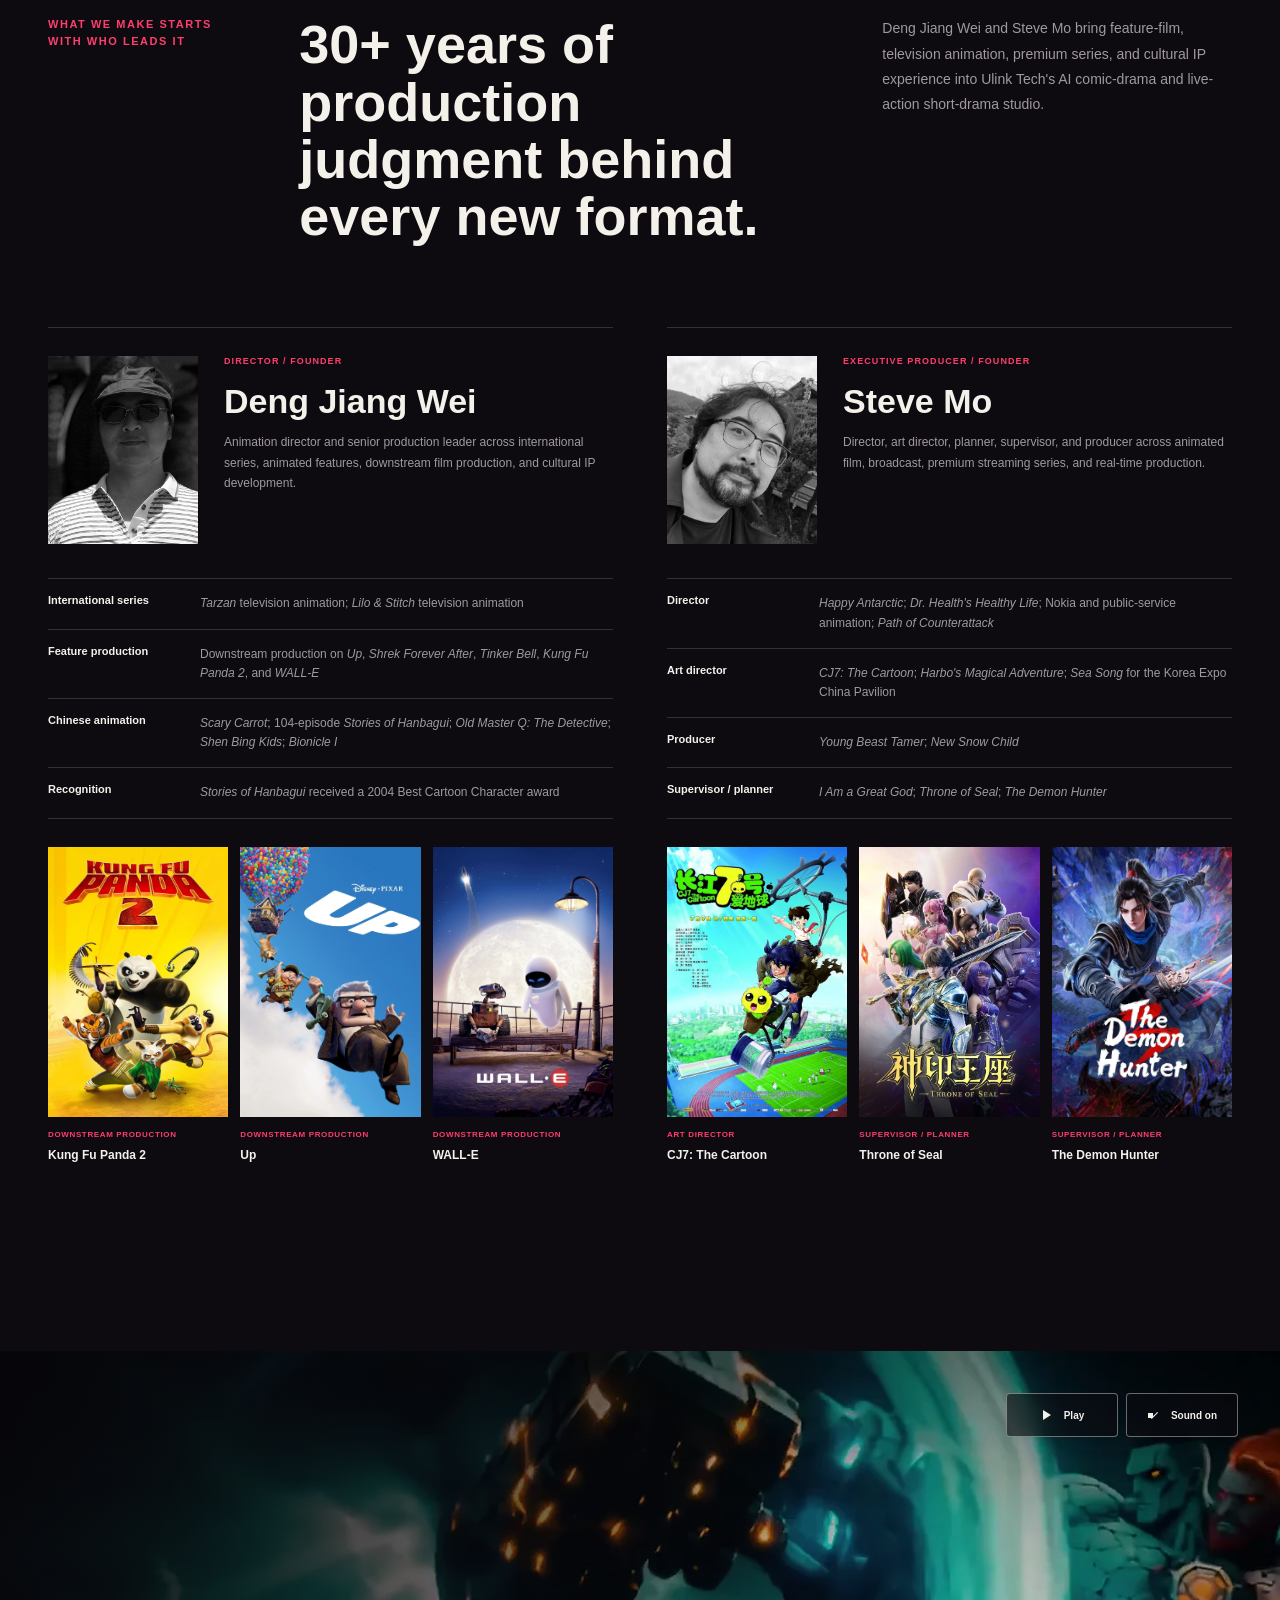
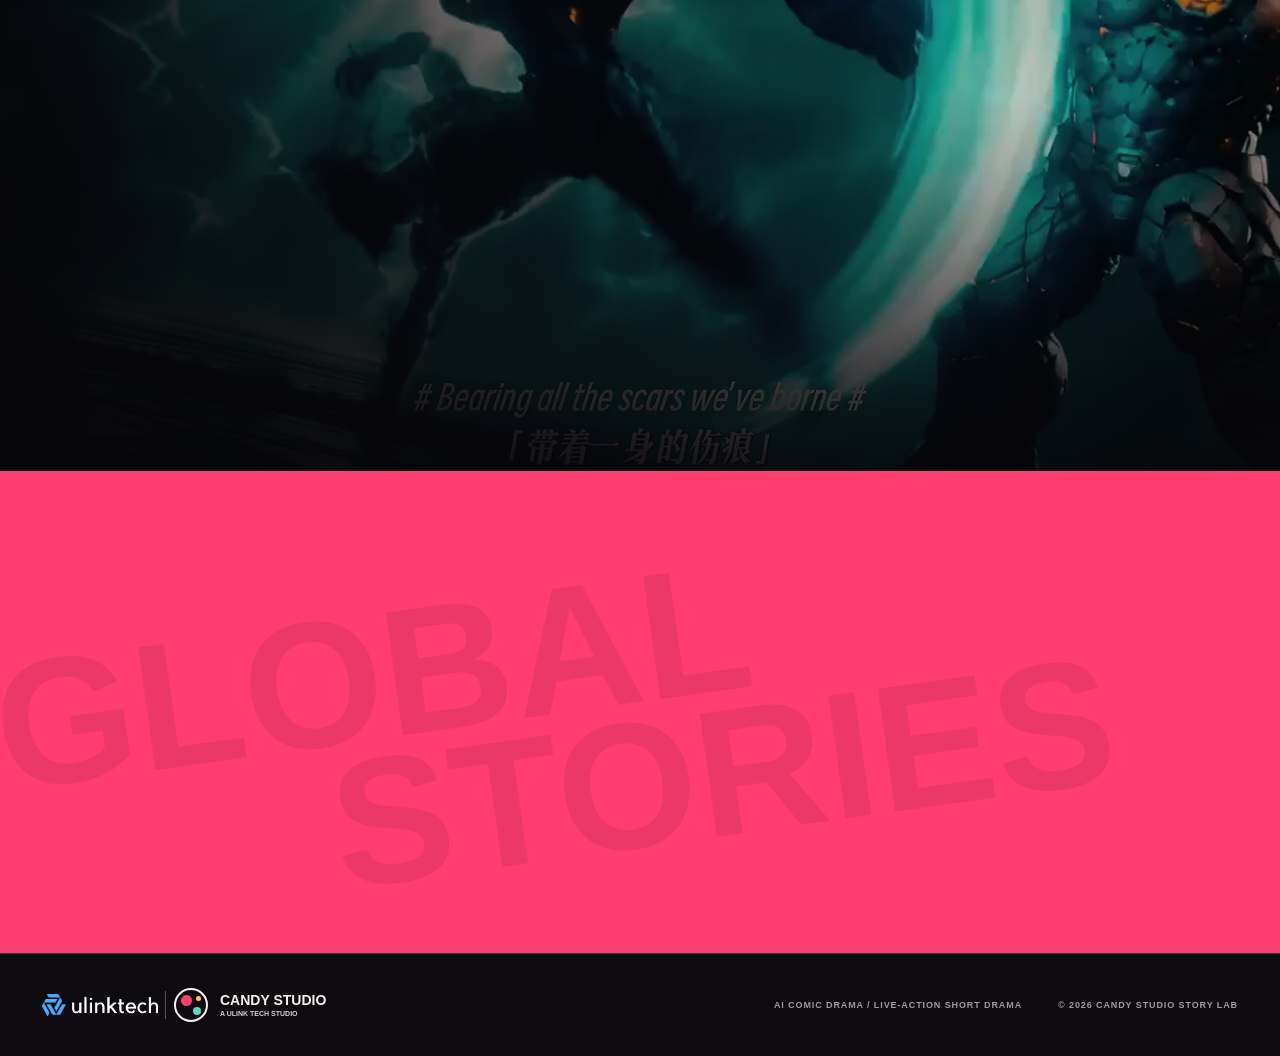
==== commit 1bc16bea: "Add static site security guardrails" ====
--- a/index.html
+++ b/index.html
@@ -3,6 +3,8 @@
   <head>
     <meta charset="UTF-8" />
     <meta name="viewport" content="width=device-width, initial-scale=1.0" />
+    <meta http-equiv="Content-Security-Policy" content="default-src 'self'; base-uri 'none'; object-src 'none'; frame-src 'none'; form-action 'none'; script-src 'self'; style-src 'self' 'unsafe-inline' https://fonts.googleapis.com; font-src https://fonts.gstatic.com; img-src 'self' data:; media-src 'self'; connect-src 'none'; worker-src 'none'; upgrade-insecure-requests" />
+    <meta name="referrer" content="strict-origin-when-cross-origin" />
     <meta name="description" content="Candy Studio is a leading Chinese studio for AI comic dramas, live-action short dramas, and global content production." />
     <title>Candy Studio Story Lab | AI Comic & Short Drama Studio</title>
     <link rel="icon" href="data:," />
@@ -123,7 +125,7 @@
 
       <section class="home-feature" aria-labelledby="feature-title">
         <div class="feature-media">
-          <video class="feature-video" autoplay muted loop playsinline preload="metadata" poster="assets/images/moge-signature-video-poster-28s.webp" data-feature-video aria-describedby="feature-summary">
+          <video class="feature-video" muted loop playsinline preload="metadata" poster="assets/images/moge-signature-video-poster-28s.webp" data-feature-video aria-describedby="feature-summary">
             <source src="assets/videos/moge-signature-28s.mp4" type="video/mp4" />
           </video>
           <div class="feature-shade" aria-hidden="true"></div>
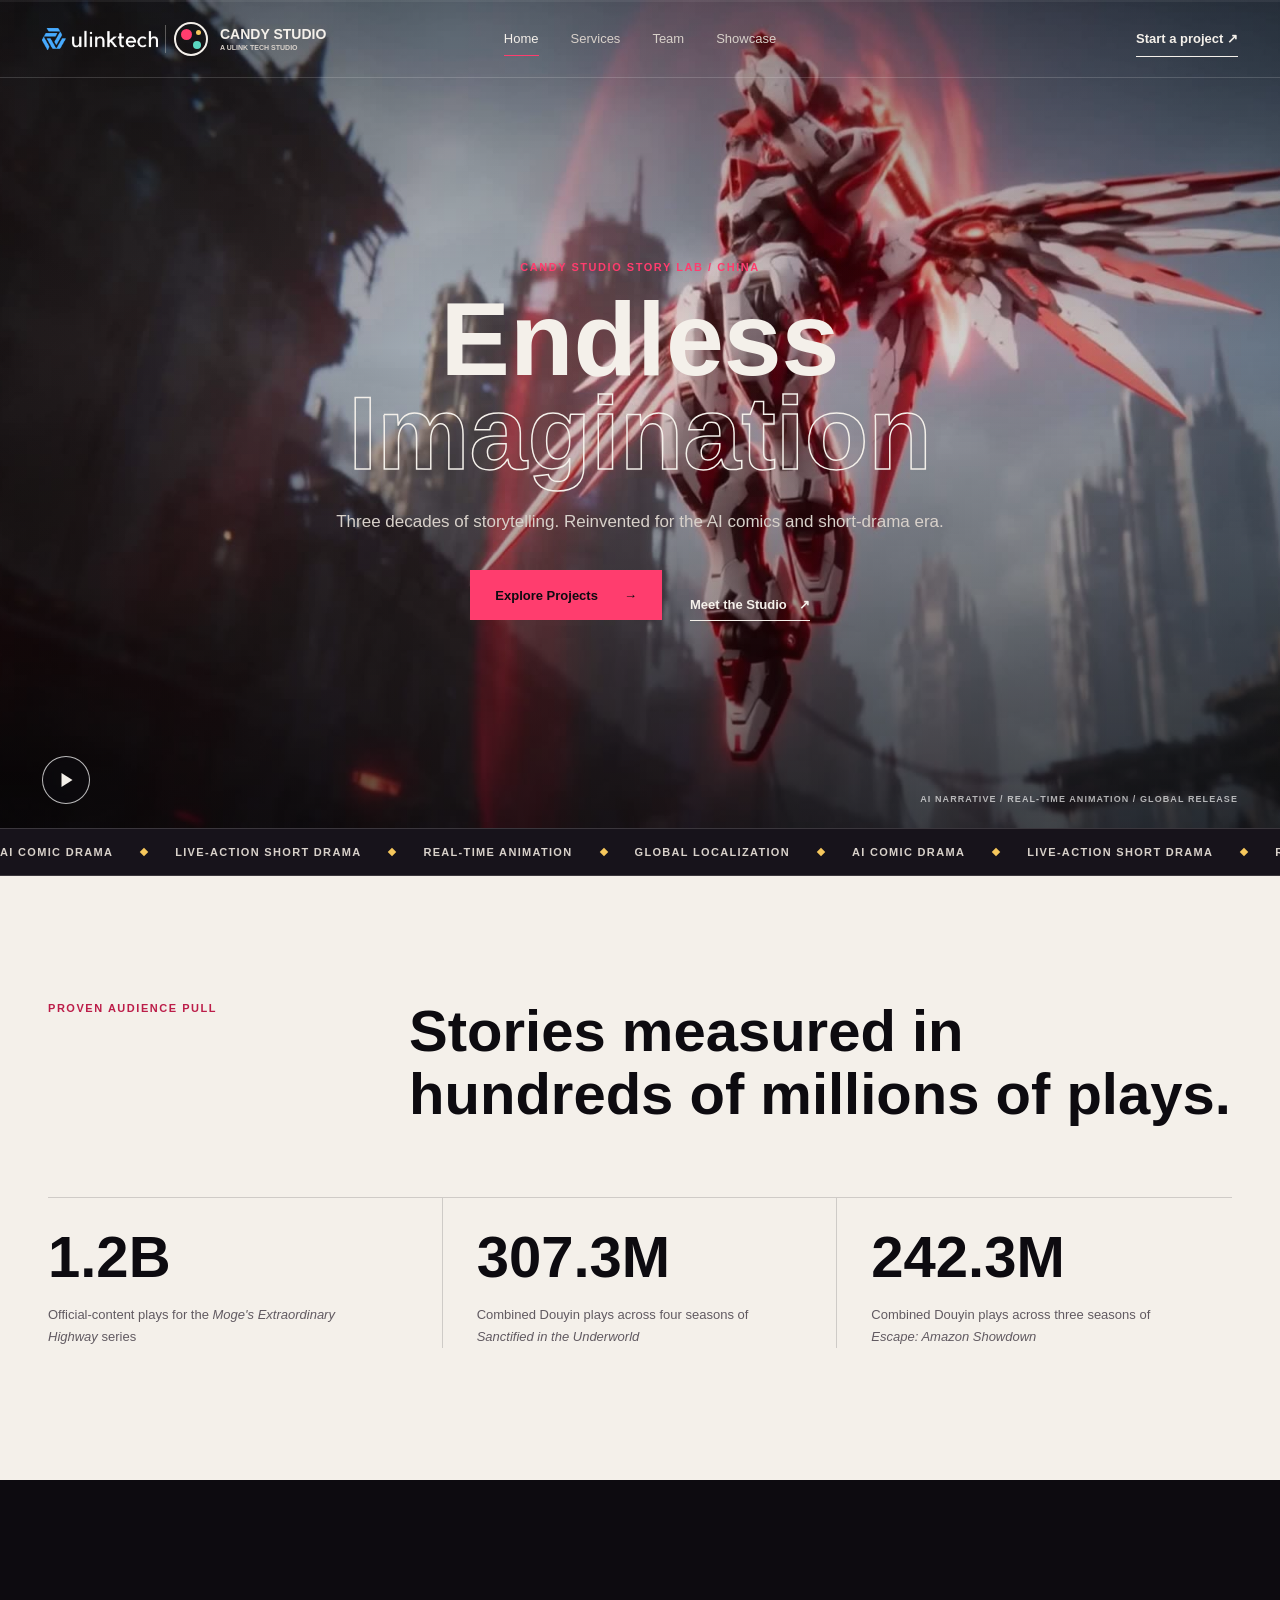
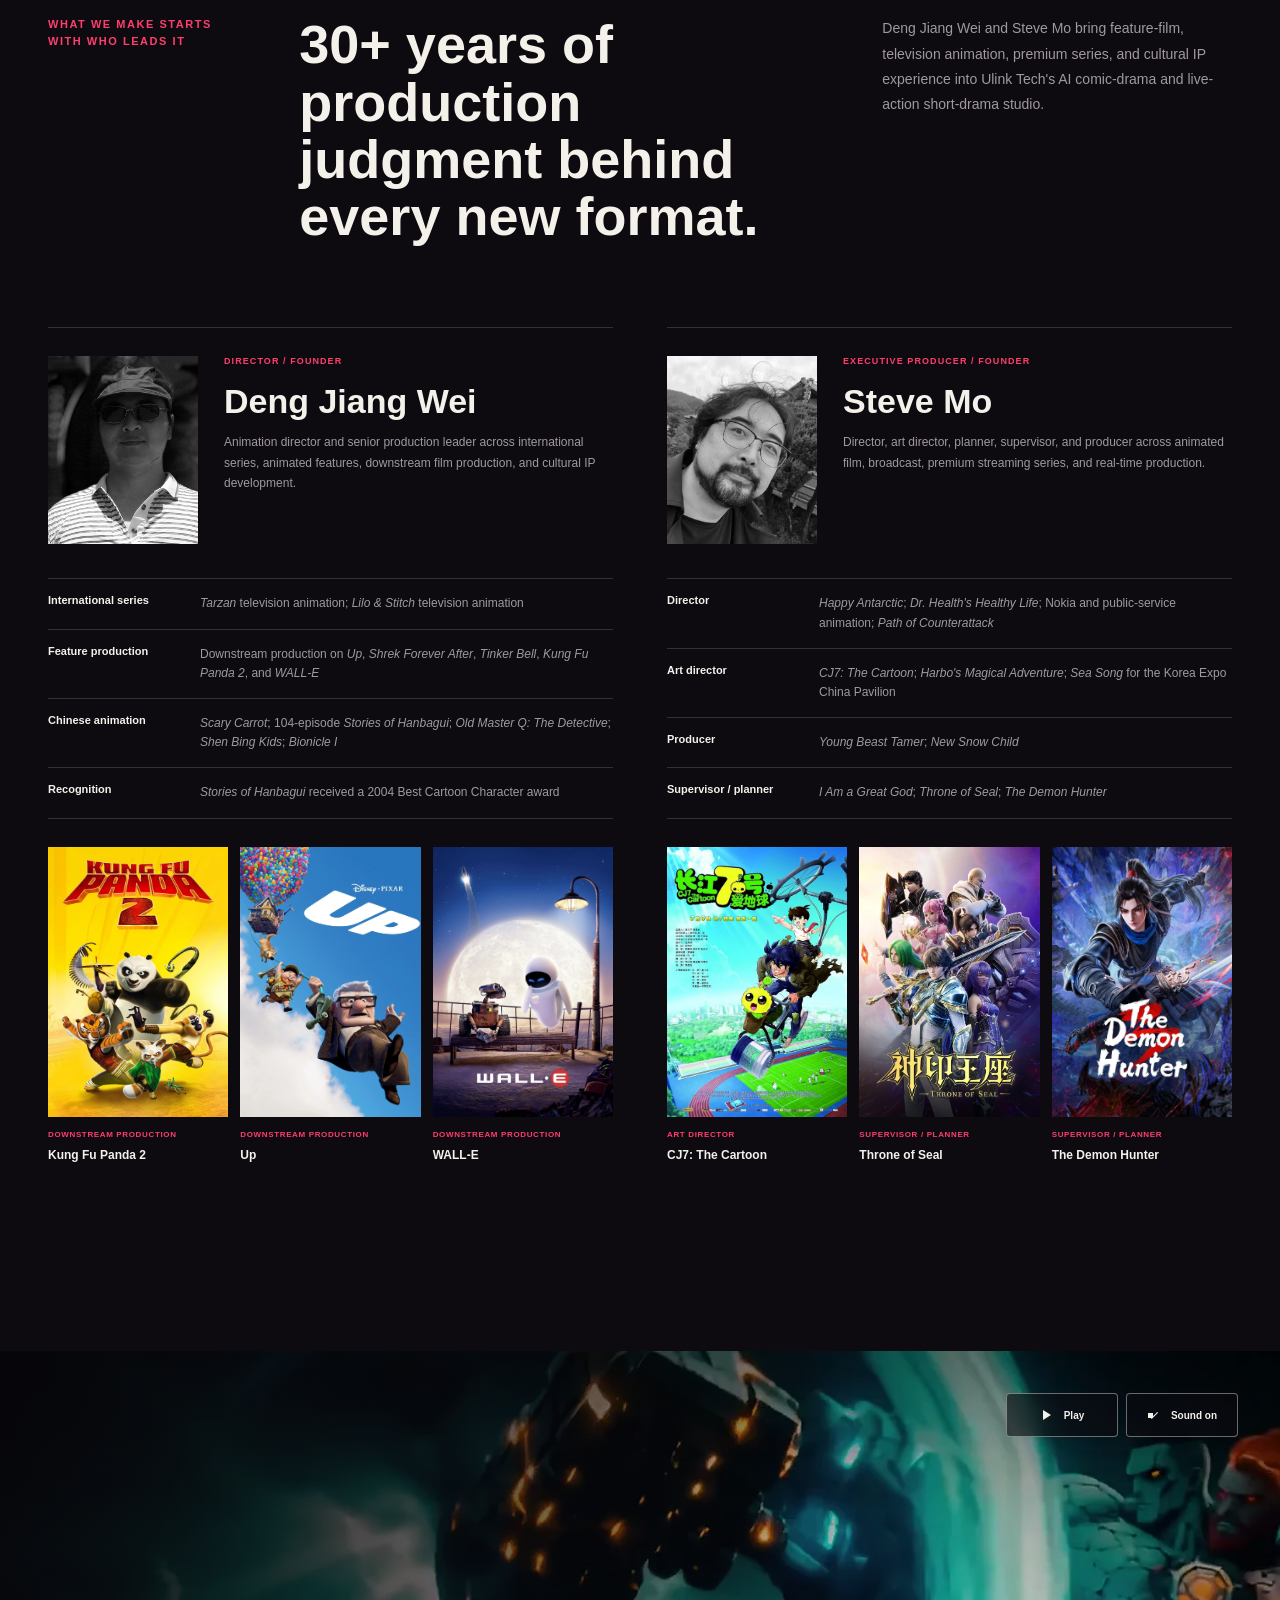
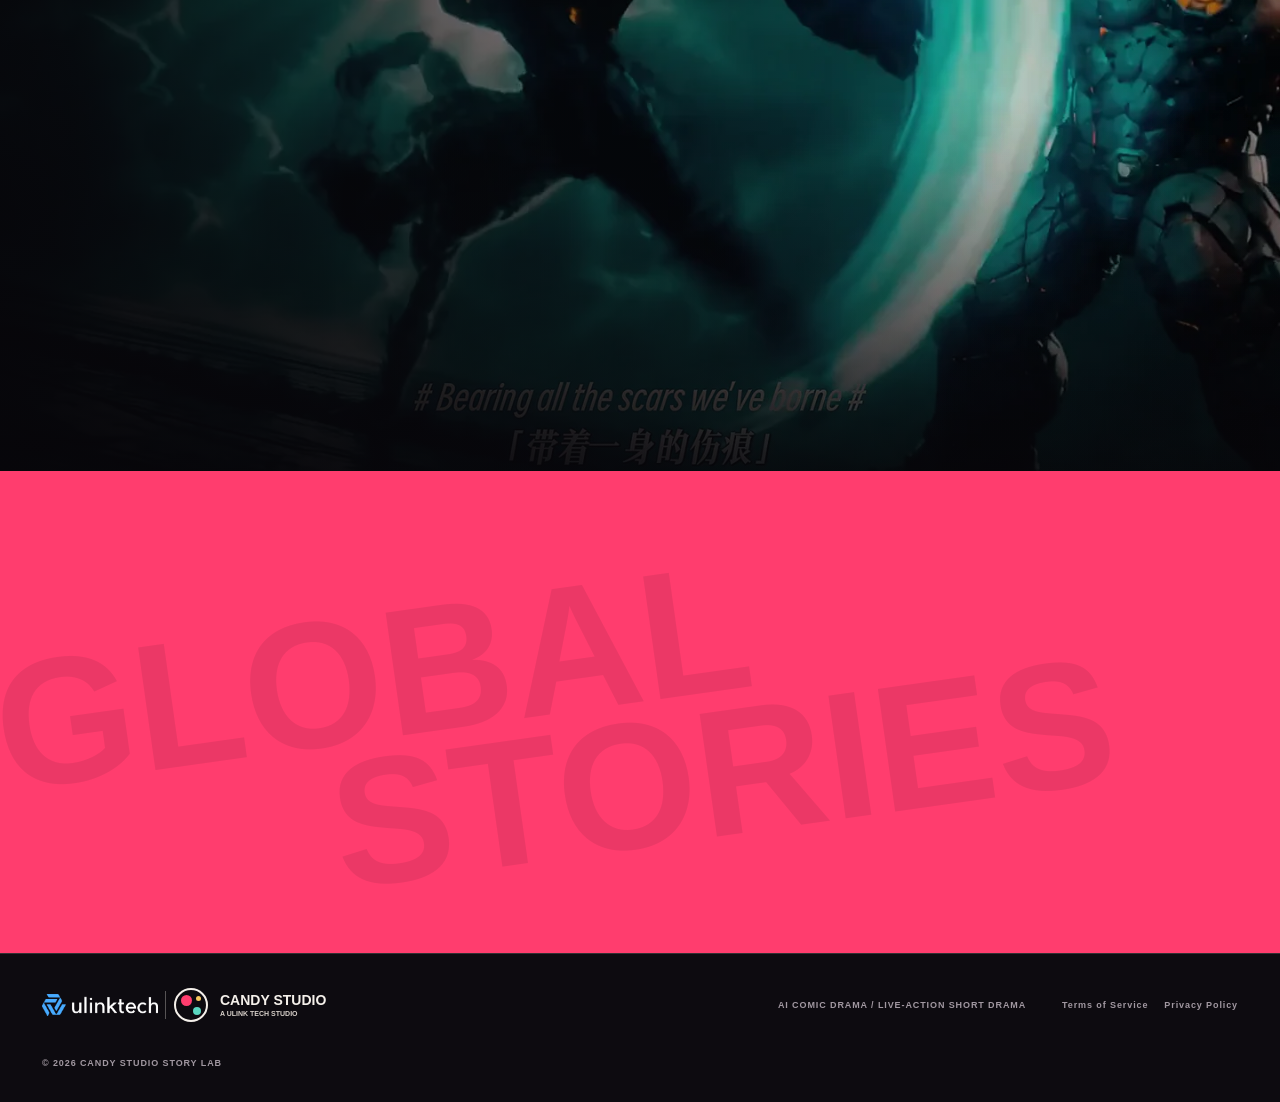
==== commit 76f825a7: "Add CandyStudio Drama legal pages" ====
--- a/index.html
+++ b/index.html
@@ -163,6 +163,7 @@
     <footer class="site-footer">
       <a class="brand" href="index.html" aria-label="Ulink Tech, Candy Studio Story Lab home"><span class="brand-mark" aria-hidden="true"><span></span></span><span class="brand-copy"><strong>CANDY STUDIO</strong><small>A ULINK TECH STUDIO</small></span></a>
       <p>AI COMIC DRAMA / LIVE-ACTION SHORT DRAMA</p>
+      <p class="legal-links"><a href="terms.html">Terms of Service</a><a href="privacy.html">Privacy Policy</a></p>
       <p>© 2026 CANDY STUDIO STORY LAB</p>
     </footer>
     <script src="app.js"></script>
--- a/styles.css
+++ b/styles.css
@@ -502,3 +502,15 @@
   .gallery-controls { right: 16px; bottom: 22px; }
   .site-footer { padding: 30px 18px; }
 }
+.legal-links { display: flex; flex-wrap: wrap; gap: 16px; }
+.legal-links a { color: inherit; text-underline-offset: 4px; }
+.site-header.is-solid { background: #0d0b10; }
+.legal-page { min-height: 100vh; padding: 140px clamp(20px, 7vw, 112px) 80px; background: #f3f1eb; color: #151515; }
+.legal-content { max-width: 840px; margin: 0 auto; }
+.legal-content .eyebrow { color: #735cff; }
+.legal-content h1 { margin: 0 0 16px; font-size: clamp(48px, 8vw, 96px); line-height: .95; letter-spacing: -.06em; }
+.legal-meta { margin-bottom: 56px; color: #68655f; }
+.legal-content h2 { margin: 48px 0 14px; font-size: clamp(24px, 4vw, 34px); letter-spacing: -.035em; }
+.legal-content p, .legal-content li { color: #44413d; line-height: 1.75; }
+.legal-content ul { padding-left: 22px; }
+.legal-content a { color: #151515; text-underline-offset: 4px; }
